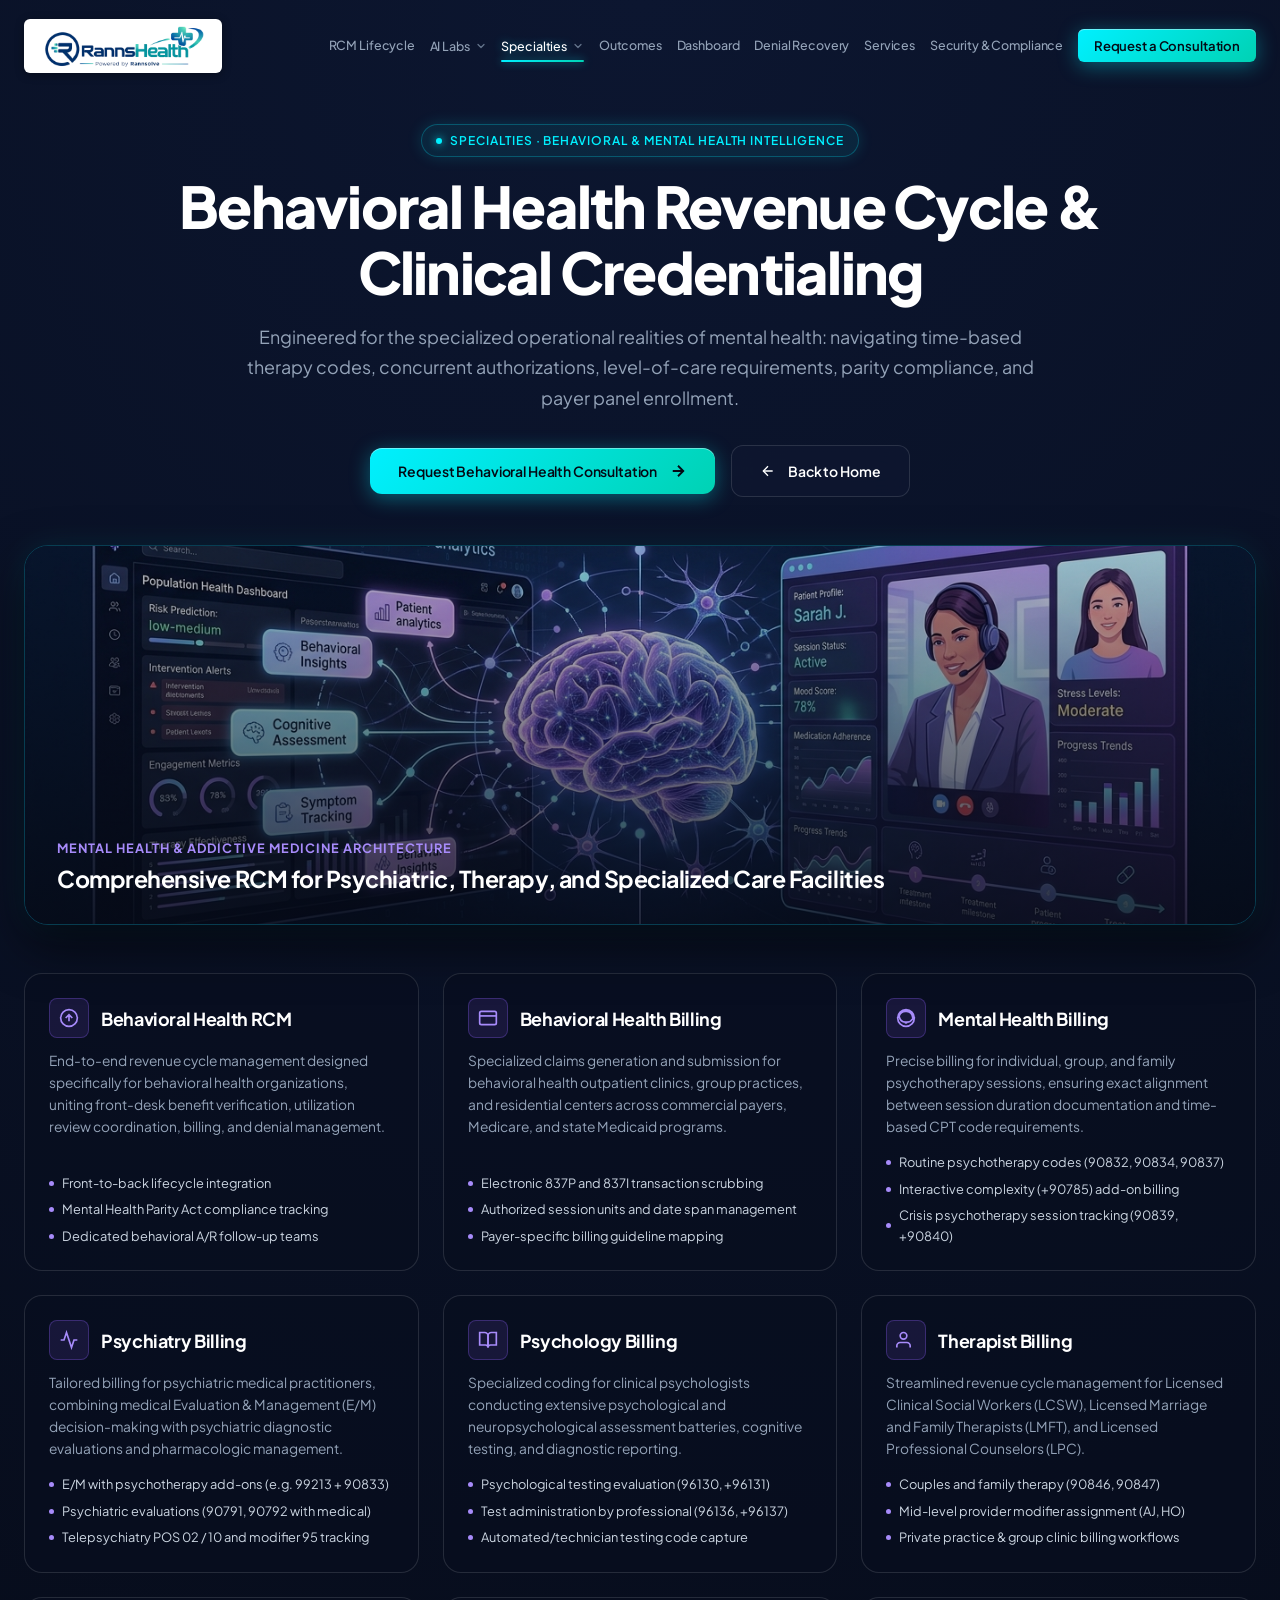
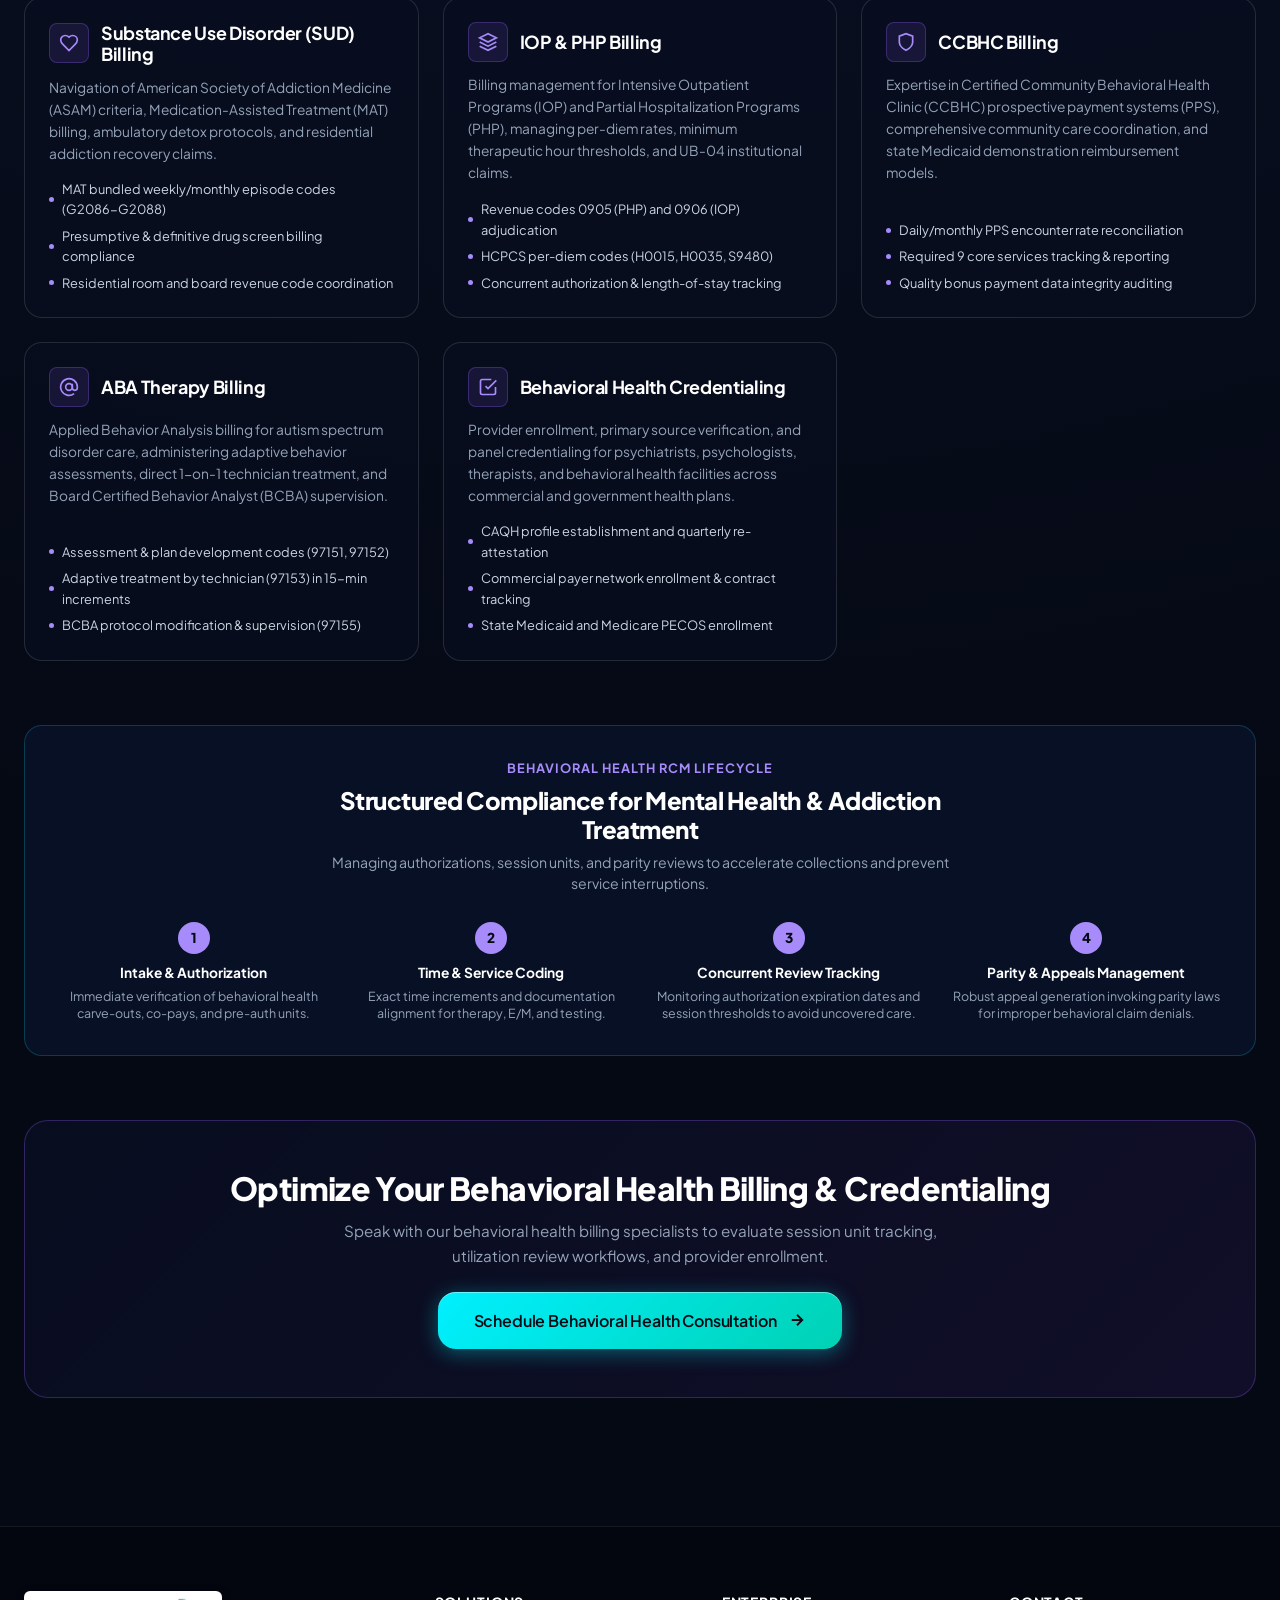
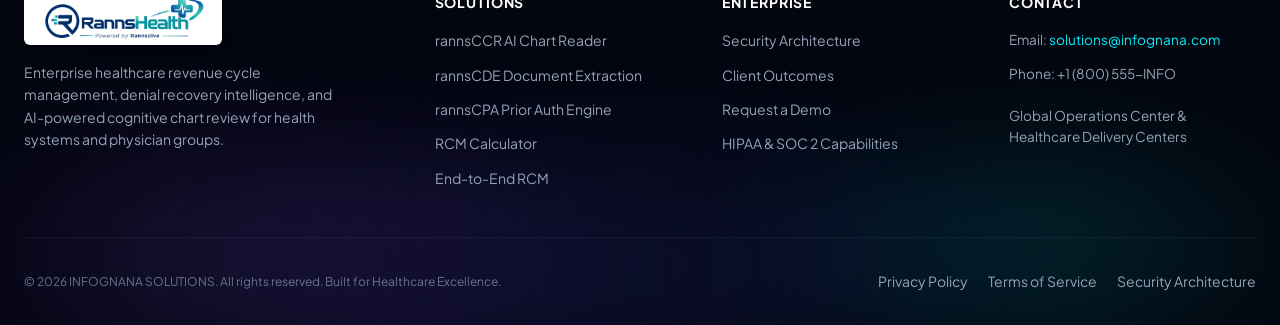
==== behavioral-health.html @ 7249860b "Update website" ====
<!DOCTYPE html>
<html lang="en">

<head>
  <meta charset="UTF-8">
  <meta name="viewport" content="width=device-width, initial-scale=1.0">
  <title>Behavioral Health Billing & Credentialing | RannsHealth</title>
  <meta name="description" content="Specialized Behavioral Health RCM, Mental Health Billing, Psychiatry, Psychology, Therapist, Substance Use Disorder, IOP/PHP, CCBHC, ABA Therapy Billing, and Credentialing.">
  <meta name="theme-color" content="#050914">

  <!-- Google Fonts: Plus Jakarta Sans & JetBrains Mono -->
  <link rel="preconnect" href="https://fonts.googleapis.com">
  <link rel="preconnect" href="https://fonts.gstatic.com" crossorigin>
  <link
    href="https://fonts.googleapis.com/css2?family=JetBrains+Mono:wght@400;500;700&family=Plus+Jakarta+Sans:ital,wght@0,300;0,400;0,500;0,600;0,700;0,800;1,400;1,600&display=swap"
    rel="stylesheet">

  <!-- Stylesheets -->
  <link rel="stylesheet" href="css/variables.css?v=2.2">
  <link rel="stylesheet" href="css/base.css?v=2.2">
  <link rel="stylesheet" href="css/components.css?v=2.2">
  <link rel="stylesheet" href="css/animations.css?v=2.2">
</head>

<body>

  <!-- ======================================================================
       NAVIGATION & STICKY HEADER
       ====================================================================== -->
  <header class="header-nav" id="mainHeader">
    <div class="container nav-container">
      <!-- Brand Logo -->
      <a href="index.html" class="brand-logo" aria-label="RannsHealth — Powered by Rannsolve Home">
        <img src="assets/rannshealth-logo.png" alt="RannsHealth — Powered by Rannsolve" class="brand-logo-img">
      </a>

      <!-- Desktop Navigation Menu -->
      <nav class="nav-menu" aria-label="Primary Navigation">
        <a href="index.html#rcm-lifecycle" class="nav-link">RCM Lifecycle</a>
        <div class="nav-item-dropdown" id="aiLabsDropdown">
          <button type="button" class="nav-link nav-dropdown-trigger" id="aiLabsTrigger" aria-expanded="false" aria-haspopup="true" aria-controls="aiLabsMenu">
            <span>AI Labs</span>
            <svg class="dropdown-chevron" width="12" height="12" viewBox="0 0 24 24" fill="none" stroke="currentColor" stroke-width="2.5" stroke-linecap="round" stroke-linejoin="round" aria-hidden="true">
              <polyline points="6 9 12 15 18 9"></polyline>
            </svg>
          </button>
          <div class="nav-dropdown-menu" id="aiLabsMenu" role="menu" aria-labelledby="aiLabsTrigger">
            <a href="rannscde.html" class="nav-dropdown-item" role="menuitem">
              <span class="dropdown-item-bullet"></span>
              <span class="dropdown-item-title">rannsCDE</span>
            </a>
            <a href="rannsccr.html" class="nav-dropdown-item" role="menuitem">
              <span class="dropdown-item-bullet"></span>
              <span class="dropdown-item-title">rannsCCR</span>
            </a>
            <a href="rannscpa.html" class="nav-dropdown-item" role="menuitem">
              <span class="dropdown-item-bullet"></span>
              <span class="dropdown-item-title">rannsCPA</span>
            </a>
            <a href="rcm-calculator.html" class="nav-dropdown-item" role="menuitem">
              <span class="dropdown-item-bullet"></span>
              <span class="dropdown-item-title">RCM Calculator</span>
            </a>
          </div>
        </div>
        <div class="nav-item-dropdown" id="specialtiesDropdown">
          <button type="button" class="nav-link nav-dropdown-trigger active" id="specialtiesTrigger" aria-expanded="false" aria-haspopup="true" aria-controls="specialtiesMenu">
            <span>Specialties</span>
            <svg class="dropdown-chevron" width="12" height="12" viewBox="0 0 24 24" fill="none" stroke="currentColor" stroke-width="2.5" stroke-linecap="round" stroke-linejoin="round" aria-hidden="true">
              <polyline points="6 9 12 15 18 9"></polyline>
            </svg>
          </button>
          <div class="nav-dropdown-menu" id="specialtiesMenu" role="menu" aria-labelledby="specialtiesTrigger">
            <a href="organization-types.html" class="nav-dropdown-item" role="menuitem">
              <span class="dropdown-item-bullet"></span>
              <span class="dropdown-item-title">Organization Types</span>
            </a>
            <a href="medical-specialties.html" class="nav-dropdown-item" role="menuitem">
              <span class="dropdown-item-bullet"></span>
              <span class="dropdown-item-title">Medical Specialties</span>
            </a>
            <a href="behavioral-health.html" class="nav-dropdown-item active" role="menuitem">
              <span class="dropdown-item-bullet"></span>
              <span class="dropdown-item-title">Behavioral Health</span>
            </a>
          </div>
        </div>
        <a href="index.html#transformation" class="nav-link">Outcomes</a>
        <a href="index.html#dashboard" class="nav-link">Dashboard</a>
        <a href="index.html#denials" class="nav-link">Denial Recovery</a>
        <a href="index.html#services" class="nav-link">Services</a>
        <a href="index.html#security" class="nav-link">Security & Compliance</a>
      </nav>

      <!-- Action CTAs -->
      <div class="nav-actions">
        <button type="button" class="btn btn-primary btn-sm open-consultation-modal-btn">Request a Consultation</button>
        <button type="button" class="nav-mobile-toggle" aria-label="Toggle Mobile Menu" aria-expanded="false">
          <svg width="24" height="24" viewBox="0 0 24 24" fill="none" stroke="currentColor" stroke-width="2">
            <line x1="3" y1="12" x2="21" y2="12"></line>
            <line x1="3" y1="6" x2="21" y2="6"></line>
            <line x1="3" y1="18" x2="21" y2="18"></line>
          </svg>
        </button>
      </div>
    </div>
  </header>

  <main class="product-page-main">
    <div class="container">
      <!-- Breadcrumb & Hero Header -->
      <div class="product-hero-header">
        <div class="eyebrow-badge badge-cyan product-hero-badge">
          <span class="badge-dot"></span>
          Specialties · Behavioral & Mental Health Intelligence
        </div>
        <h1 class="product-page-title">
          Behavioral Health Revenue Cycle & Clinical Credentialing
        </h1>
        <p class="product-page-subtitle">
          Engineered for the specialized operational realities of mental health: navigating time-based therapy codes, concurrent authorizations, level-of-care requirements, parity compliance, and payer panel enrollment.
        </p>
        <div class="product-hero-actions">
          <button type="button" class="btn btn-primary open-consultation-modal-btn">
            <span class="btn-glow-stream" aria-hidden="true"></span>
            <span>Request Behavioral Health Consultation</span>
            <svg class="btn-icon" width="18" height="18" viewBox="0 0 24 24" fill="none" stroke="currentColor" stroke-width="2.5">
              <line x1="5" y1="12" x2="19" y2="12"></line>
              <polyline points="12 5 19 12 12 19"></polyline>
            </svg>
          </button>
          <a href="index.html" class="btn btn-secondary">
            <svg width="16" height="16" viewBox="0 0 24 24" fill="none" stroke="currentColor" stroke-width="2">
              <line x1="19" y1="12" x2="5" y2="12"></line>
              <polyline points="12 19 5 12 12 5"></polyline>
            </svg>
            <span>Back to Home</span>
          </a>
        </div>
      </div>

      <!-- Hero Visual Banner Image -->
      <div class="specialty-hero-banner">
        <img src="assets/behavioral-health.jpg" alt="Behavioral and Mental Health Clinical Intelligence and Telehealth" class="specialty-hero-img">
        <div class="specialty-hero-overlay">
          <div>
            <div style="font-size: 0.8rem; font-weight: 700; color: #A78BFA; text-transform: uppercase; letter-spacing: 0.08em; margin-bottom: 6px;">
              Mental Health & Addictive Medicine Architecture
            </div>
            <h2 style="font-size: 1.45rem; font-weight: 700; color: #FFFFFF; margin: 0;">
              Comprehensive RCM for Psychiatric, Therapy, and Specialized Care Facilities
            </h2>
          </div>
        </div>
      </div>

      <!-- Behavioral Health 11 Categories Presentation -->
      <div class="behavioral-categories-grid">
        <!-- 1. Behavioral Health RCM -->
        <article class="bh-card reveal-on-scroll">
          <div class="bh-card-header">
            <div class="bh-icon-box">
              <svg width="20" height="20" viewBox="0 0 24 24" fill="none" stroke="currentColor" stroke-width="2">
                <circle cx="12" cy="12" r="10"></circle>
                <path d="M16 12l-4-4-4 4M12 16V8"></path>
              </svg>
            </div>
            <h2 class="bh-card-title">Behavioral Health RCM</h2>
          </div>
          <p class="bh-card-desc">
            End-to-end revenue cycle management designed specifically for behavioral health organizations, uniting front-desk benefit verification, utilization review coordination, billing, and denial management.
          </p>
          <ul class="bh-bullet-list">
            <li class="bh-bullet-item"><span class="bh-bullet-dot"></span><span>Front-to-back lifecycle integration</span></li>
            <li class="bh-bullet-item"><span class="bh-bullet-dot"></span><span>Mental Health Parity Act compliance tracking</span></li>
            <li class="bh-bullet-item"><span class="bh-bullet-dot"></span><span>Dedicated behavioral A/R follow-up teams</span></li>
          </ul>
        </article>

        <!-- 2. Behavioral Health Billing -->
        <article class="bh-card reveal-on-scroll delay-100">
          <div class="bh-card-header">
            <div class="bh-icon-box">
              <svg width="20" height="20" viewBox="0 0 24 24" fill="none" stroke="currentColor" stroke-width="2">
                <rect x="2" y="4" width="20" height="16" rx="2"></rect>
                <path d="M7 15h0M2 9.5h20"></path>
              </svg>
            </div>
            <h2 class="bh-card-title">Behavioral Health Billing</h2>
          </div>
          <p class="bh-card-desc">
            Specialized claims generation and submission for behavioral health outpatient clinics, group practices, and residential centers across commercial payers, Medicare, and state Medicaid programs.
          </p>
          <ul class="bh-bullet-list">
            <li class="bh-bullet-item"><span class="bh-bullet-dot"></span><span>Electronic 837P and 837I transaction scrubbing</span></li>
            <li class="bh-bullet-item"><span class="bh-bullet-dot"></span><span>Authorized session units and date span management</span></li>
            <li class="bh-bullet-item"><span class="bh-bullet-dot"></span><span>Payer-specific billing guideline mapping</span></li>
          </ul>
        </article>

        <!-- 3. Mental Health Billing -->
        <article class="bh-card reveal-on-scroll delay-200">
          <div class="bh-card-header">
            <div class="bh-icon-box">
              <svg width="20" height="20" viewBox="0 0 24 24" fill="none" stroke="currentColor" stroke-width="2">
                <path d="M12 2a10 10 0 1 0 10 10A10 10 0 0 0 12 2zm1 14.93V17a1 1 0 0 1-2 0v-.07A8 8 0 0 1 4.07 11H4a1 1 0 0 1 0-2h.07A8 8 0 0 1 11 4.07V4a1 1 0 0 1 2 0v.07A8 8 0 0 1 19.93 11H20a1 1 0 0 1 0 2h-.07A8 8 0 0 1 13 16.93z"></path>
              </svg>
            </div>
            <h2 class="bh-card-title">Mental Health Billing</h2>
          </div>
          <p class="bh-card-desc">
            Precise billing for individual, group, and family psychotherapy sessions, ensuring exact alignment between session duration documentation and time-based CPT code requirements.
          </p>
          <ul class="bh-bullet-list">
            <li class="bh-bullet-item"><span class="bh-bullet-dot"></span><span>Routine psychotherapy codes (90832, 90834, 90837)</span></li>
            <li class="bh-bullet-item"><span class="bh-bullet-dot"></span><span>Interactive complexity (+90785) add-on billing</span></li>
            <li class="bh-bullet-item"><span class="bh-bullet-dot"></span><span>Crisis psychotherapy session tracking (90839, +90840)</span></li>
          </ul>
        </article>

        <!-- 4. Psychiatry Billing -->
        <article class="bh-card reveal-on-scroll">
          <div class="bh-card-header">
            <div class="bh-icon-box">
              <svg width="20" height="20" viewBox="0 0 24 24" fill="none" stroke="currentColor" stroke-width="2">
                <path d="M22 12h-4l-3 9L9 3l-3 9H2"></path>
              </svg>
            </div>
            <h2 class="bh-card-title">Psychiatry Billing</h2>
          </div>
          <p class="bh-card-desc">
            Tailored billing for psychiatric medical practitioners, combining medical Evaluation & Management (E/M) decision-making with psychiatric diagnostic evaluations and pharmacologic management.
          </p>
          <ul class="bh-bullet-list">
            <li class="bh-bullet-item"><span class="bh-bullet-dot"></span><span>E/M with psychotherapy add-ons (e.g. 99213 + 90833)</span></li>
            <li class="bh-bullet-item"><span class="bh-bullet-dot"></span><span>Psychiatric evaluations (90791, 90792 with medical)</span></li>
            <li class="bh-bullet-item"><span class="bh-bullet-dot"></span><span>Telepsychiatry POS 02 / 10 and modifier 95 tracking</span></li>
          </ul>
        </article>

        <!-- 5. Psychology Billing -->
        <article class="bh-card reveal-on-scroll delay-100">
          <div class="bh-card-header">
            <div class="bh-icon-box">
              <svg width="20" height="20" viewBox="0 0 24 24" fill="none" stroke="currentColor" stroke-width="2">
                <path d="M2 3h6a4 4 0 0 1 4 4v14a3 3 0 0 0-3-3H2z"></path>
                <path d="M22 3h-6a4 4 0 0 0-4 4v14a3 3 0 0 1 3-3h7z"></path>
              </svg>
            </div>
            <h2 class="bh-card-title">Psychology Billing</h2>
          </div>
          <p class="bh-card-desc">
            Specialized coding for clinical psychologists conducting extensive psychological and neuropsychological assessment batteries, cognitive testing, and diagnostic reporting.
          </p>
          <ul class="bh-bullet-list">
            <li class="bh-bullet-item"><span class="bh-bullet-dot"></span><span>Psychological testing evaluation (96130, +96131)</span></li>
            <li class="bh-bullet-item"><span class="bh-bullet-dot"></span><span>Test administration by professional (96136, +96137)</span></li>
            <li class="bh-bullet-item"><span class="bh-bullet-dot"></span><span>Automated/technician testing code capture</span></li>
          </ul>
        </article>

        <!-- 6. Therapist Billing -->
        <article class="bh-card reveal-on-scroll delay-200">
          <div class="bh-card-header">
            <div class="bh-icon-box">
              <svg width="20" height="20" viewBox="0 0 24 24" fill="none" stroke="currentColor" stroke-width="2">
                <path d="M17 21v-2a4 4 0 0 0-4-4H5a4 4 0 0 0-4 4v2"></path>
                <circle cx="9" cy="7" r="4"></circle>
              </svg>
            </div>
            <h2 class="bh-card-title">Therapist Billing</h2>
          </div>
          <p class="bh-card-desc">
            Streamlined revenue cycle management for Licensed Clinical Social Workers (LCSW), Licensed Marriage and Family Therapists (LMFT), and Licensed Professional Counselors (LPC).
          </p>
          <ul class="bh-bullet-list">
            <li class="bh-bullet-item"><span class="bh-bullet-dot"></span><span>Couples and family therapy (90846, 90847)</span></li>
            <li class="bh-bullet-item"><span class="bh-bullet-dot"></span><span>Mid-level provider modifier assignment (AJ, HO)</span></li>
            <li class="bh-bullet-item"><span class="bh-bullet-dot"></span><span>Private practice & group clinic billing workflows</span></li>
          </ul>
        </article>

        <!-- 7. Substance Use Disorder Billing -->
        <article class="bh-card reveal-on-scroll">
          <div class="bh-card-header">
            <div class="bh-icon-box">
              <svg width="20" height="20" viewBox="0 0 24 24" fill="none" stroke="currentColor" stroke-width="2">
                <path d="M19 14c1.49-1.46 3-3.21 3-5.5A5.5 5.5 0 0 0 16.5 3c-1.76 0-3 .5-4.5 2-1.5-1.5-2.74-2-4.5-2A5.5 5.5 0 0 0 2 8.5c0 2.3 1.5 4.05 3 5.5l7 7Z"></path>
              </svg>
            </div>
            <h2 class="bh-card-title">Substance Use Disorder (SUD) Billing</h2>
          </div>
          <p class="bh-card-desc">
            Navigation of American Society of Addiction Medicine (ASAM) criteria, Medication-Assisted Treatment (MAT) billing, ambulatory detox protocols, and residential addiction recovery claims.
          </p>
          <ul class="bh-bullet-list">
            <li class="bh-bullet-item"><span class="bh-bullet-dot"></span><span>MAT bundled weekly/monthly episode codes (G2086-G2088)</span></li>
            <li class="bh-bullet-item"><span class="bh-bullet-dot"></span><span>Presumptive & definitive drug screen billing compliance</span></li>
            <li class="bh-bullet-item"><span class="bh-bullet-dot"></span><span>Residential room and board revenue code coordination</span></li>
          </ul>
        </article>

        <!-- 8. IOP & PHP Billing -->
        <article class="bh-card reveal-on-scroll delay-100">
          <div class="bh-card-header">
            <div class="bh-icon-box">
              <svg width="20" height="20" viewBox="0 0 24 24" fill="none" stroke="currentColor" stroke-width="2">
                <polygon points="12 2 2 7 12 12 22 7 12 2"></polygon>
                <polyline points="2 17 12 22 22 17"></polyline>
                <polyline points="2 12 12 17 22 12"></polyline>
              </svg>
            </div>
            <h2 class="bh-card-title">IOP & PHP Billing</h2>
          </div>
          <p class="bh-card-desc">
            Billing management for Intensive Outpatient Programs (IOP) and Partial Hospitalization Programs (PHP), managing per-diem rates, minimum therapeutic hour thresholds, and UB-04 institutional claims.
          </p>
          <ul class="bh-bullet-list">
            <li class="bh-bullet-item"><span class="bh-bullet-dot"></span><span>Revenue codes 0905 (PHP) and 0906 (IOP) adjudication</span></li>
            <li class="bh-bullet-item"><span class="bh-bullet-dot"></span><span>HCPCS per-diem codes (H0015, H0035, S9480)</span></li>
            <li class="bh-bullet-item"><span class="bh-bullet-dot"></span><span>Concurrent authorization & length-of-stay tracking</span></li>
          </ul>
        </article>

        <!-- 9. CCBHC Billing -->
        <article class="bh-card reveal-on-scroll delay-200">
          <div class="bh-card-header">
            <div class="bh-icon-box">
              <svg width="20" height="20" viewBox="0 0 24 24" fill="none" stroke="currentColor" stroke-width="2">
                <path d="M12 22s8-4 8-10V5l-8-3-8 3v7c0 6 8 10 8 10z"></path>
              </svg>
            </div>
            <h2 class="bh-card-title">CCBHC Billing</h2>
          </div>
          <p class="bh-card-desc">
            Expertise in Certified Community Behavioral Health Clinic (CCBHC) prospective payment systems (PPS), comprehensive community care coordination, and state Medicaid demonstration reimbursement models.
          </p>
          <ul class="bh-bullet-list">
            <li class="bh-bullet-item"><span class="bh-bullet-dot"></span><span>Daily/monthly PPS encounter rate reconciliation</span></li>
            <li class="bh-bullet-item"><span class="bh-bullet-dot"></span><span>Required 9 core services tracking & reporting</span></li>
            <li class="bh-bullet-item"><span class="bh-bullet-dot"></span><span>Quality bonus payment data integrity auditing</span></li>
          </ul>
        </article>

        <!-- 10. ABA Therapy Billing -->
        <article class="bh-card reveal-on-scroll">
          <div class="bh-card-header">
            <div class="bh-icon-box">
              <svg width="20" height="20" viewBox="0 0 24 24" fill="none" stroke="currentColor" stroke-width="2">
                <circle cx="12" cy="12" r="4"></circle>
                <path d="M16 8v5a3 3 0 0 0 6 0v-1a10 10 0 1 0-3.92 7.94"></path>
              </svg>
            </div>
            <h2 class="bh-card-title">ABA Therapy Billing</h2>
          </div>
          <p class="bh-card-desc">
            Applied Behavior Analysis billing for autism spectrum disorder care, administering adaptive behavior assessments, direct 1-on-1 technician treatment, and Board Certified Behavior Analyst (BCBA) supervision.
          </p>
          <ul class="bh-bullet-list">
            <li class="bh-bullet-item"><span class="bh-bullet-dot"></span><span>Assessment & plan development codes (97151, 97152)</span></li>
            <li class="bh-bullet-item"><span class="bh-bullet-dot"></span><span>Adaptive treatment by technician (97153) in 15-min increments</span></li>
            <li class="bh-bullet-item"><span class="bh-bullet-dot"></span><span>BCBA protocol modification & supervision (97155)</span></li>
          </ul>
        </article>

        <!-- 11. Behavioral Health Credentialing -->
        <article class="bh-card reveal-on-scroll delay-100" style="grid-column: span 1;">
          <div class="bh-card-header">
            <div class="bh-icon-box">
              <svg width="20" height="20" viewBox="0 0 24 24" fill="none" stroke="currentColor" stroke-width="2">
                <path d="M9 11l3 3L22 4"></path>
                <path d="M21 12v7a2 2 0 0 1-2 2H5a2 2 0 0 1-2-2V5a2 2 0 0 1 2-2h11"></path>
              </svg>
            </div>
            <h2 class="bh-card-title">Behavioral Health Credentialing</h2>
          </div>
          <p class="bh-card-desc">
            Provider enrollment, primary source verification, and panel credentialing for psychiatrists, psychologists, therapists, and behavioral health facilities across commercial and government health plans.
          </p>
          <ul class="bh-bullet-list">
            <li class="bh-bullet-item"><span class="bh-bullet-dot"></span><span>CAQH profile establishment and quarterly re-attestation</span></li>
            <li class="bh-bullet-item"><span class="bh-bullet-dot"></span><span>Commercial payer network enrollment & contract tracking</span></li>
            <li class="bh-bullet-item"><span class="bh-bullet-dot"></span><span>State Medicaid and Medicare PECOS enrollment</span></li>
          </ul>
        </article>
      </div>

      <!-- Infographic: Behavioral Health Billing Lifecycle -->
      <div class="workflow-infographic" style="margin-bottom: var(--space-16); padding: 32px 28px;">
        <div style="text-align: center; max-width: 650px; margin: 0 auto 28px;">
          <div style="font-size: 0.8rem; font-weight: 700; color: #A78BFA; text-transform: uppercase; letter-spacing: 0.08em; margin-bottom: 8px;">
            Behavioral Health RCM Lifecycle
          </div>
          <h2 style="font-size: 1.5rem; font-weight: 800; color: #FFFFFF; margin-bottom: 8px;">
            Structured Compliance for Mental Health & Addiction Treatment
          </h2>
          <p style="font-size: 0.88rem; color: #94A3B8; line-height: 1.5;">
            Managing authorizations, session units, and parity reviews to accelerate collections and prevent service interruptions.
          </p>
        </div>

        <div class="workflow-steps">
          <div class="workflow-step">
            <span class="workflow-step-num" style="background: #A78BFA; color: #050914;">1</span>
            <div class="workflow-step-title">Intake & Authorization</div>
            <div class="workflow-step-desc">Immediate verification of behavioral health carve-outs, co-pays, and pre-auth units.</div>
          </div>
          <div class="workflow-step">
            <span class="workflow-step-num" style="background: #A78BFA; color: #050914;">2</span>
            <div class="workflow-step-title">Time & Service Coding</div>
            <div class="workflow-step-desc">Exact time increments and documentation alignment for therapy, E/M, and testing.</div>
          </div>
          <div class="workflow-step">
            <span class="workflow-step-num" style="background: #A78BFA; color: #050914;">3</span>
            <div class="workflow-step-title">Concurrent Review Tracking</div>
            <div class="workflow-step-desc">Monitoring authorization expiration dates and session thresholds to avoid uncovered care.</div>
          </div>
          <div class="workflow-step">
            <span class="workflow-step-num" style="background: #A78BFA; color: #050914;">4</span>
            <div class="workflow-step-title">Parity & Appeals Management</div>
            <div class="workflow-step-desc">Robust appeal generation invoking parity laws for improper behavioral claim denials.</div>
          </div>
        </div>
      </div>

      <!-- Bottom Consultation CTA Banner -->
      <div style="background: linear-gradient(135deg, rgba(8, 14, 32, 0.9) 0%, rgba(20, 15, 45, 0.85) 100%); border: 1px solid rgba(139, 92, 246, 0.3); border-radius: var(--radius-xl); padding: clamp(28px, 5vw, 48px); text-align: center; margin-bottom: var(--space-12);">
        <h3 style="color: #FFFFFF; font-size: clamp(1.4rem, 2.5vw, 2rem); font-weight: 800; margin-bottom: 12px;">
          Optimize Your Behavioral Health Billing & Credentialing
        </h3>
        <p style="color: var(--text-secondary); max-width: 650px; margin: 0 auto 24px; font-size: 0.95rem; line-height: 1.6;">
          Speak with our behavioral health billing specialists to evaluate session unit tracking, utilization review workflows, and provider enrollment.
        </p>
        <button type="button" class="btn btn-primary btn-lg open-consultation-modal-btn">
          <span class="btn-glow-stream" aria-hidden="true"></span>
          <span>Schedule Behavioral Health Consultation</span>
          <svg class="btn-icon-right" width="18" height="18" viewBox="0 0 24 24" fill="none" stroke="currentColor" stroke-width="2.5">
            <line x1="5" y1="12" x2="19" y2="12"></line>
            <polyline points="12 5 19 12 12 19"></polyline>
          </svg>
        </button>
      </div>
    </div>
  </main>

  <!-- ======================================================================
       ENTERPRISE FOOTER
       ====================================================================== -->
  <footer class="site-footer">
    <!-- Subtle Flowing-Light Effect (Blurred Violet, Indigo, and Cyan Ribbons) -->
    <div class="footer-flowing-light" aria-hidden="true">
      <div class="flow-ribbon flow-ribbon-1"></div>
      <div class="flow-ribbon flow-ribbon-2"></div>
      <div class="flow-ribbon flow-ribbon-3"></div>
    </div>

    <div class="container">
      <div class="footer-grid">
        <!-- Col 1: Brand & Bio -->
        <div class="footer-brand-col">
          <a href="index.html" class="brand-logo" aria-label="RannsHealth — Powered by Rannsolve Home">
            <img src="assets/rannshealth-logo.png" alt="RannsHealth — Powered by Rannsolve" class="brand-logo-img-footer">
          </a>
          <p class="footer-copy">
            Enterprise healthcare revenue cycle management, denial recovery intelligence, and AI-powered cognitive chart
            review for health systems and physician groups.
          </p>
        </div>

        <!-- Col 2: Solutions -->
        <div>
          <div class="footer-col-title">Solutions</div>
          <div class="footer-links-list">
            <a href="rannsccr.html" class="footer-link">rannsCCR AI Chart Reader</a>
            <a href="rannscde.html" class="footer-link">rannsCDE Document Extraction</a>
            <a href="rannscpa.html" class="footer-link">rannsCPA Prior Auth Engine</a>
            <a href="rcm-calculator.html" class="footer-link">RCM Calculator</a>
            <a href="index.html#rcm-lifecycle" class="footer-link">End-to-End RCM</a>
          </div>
        </div>

        <!-- Col 3: Company & Trust -->
        <div>
          <div class="footer-col-title">Enterprise</div>
          <div class="footer-links-list">
            <a href="security-architecture.html" class="footer-link">Security Architecture</a>
            <a href="index.html#transformation" class="footer-link">Client Outcomes</a>
            <a href="#" class="footer-link open-consultation-modal-btn">Request a Demo</a>
            <a href="index.html#security" class="footer-link">HIPAA & SOC 2 Capabilities</a>
          </div>
        </div>

        <!-- Col 4: Contact & Locations -->
        <div>
          <div class="footer-col-title">Contact</div>
          <div class="footer-links-list" style="font-size: 0.85rem; color: #94A3B8; line-height: 1.6;">
            <div>Email: <a href="mailto:solutions@infognana.com" style="color: var(--color-cyan);">solutions@infognana.com</a></div>
            <div>Phone: +1 (800) 555-INFO</div>
            <div style="margin-top: 8px;">Global Operations Center & Healthcare Delivery Centers</div>
          </div>
        </div>
      </div>

      <div class="footer-bottom">
        <div>
          © 2026 INFOGNANA SOLUTIONS. All rights reserved. Built for Healthcare Excellence.
        </div>
        <div style="display: flex; gap: 20px;">
          <a href="privacy-policy.html" class="footer-link">Privacy Policy</a>
          <a href="terms-of-service.html" class="footer-link">Terms of Service</a>
          <a href="security-architecture.html" class="footer-link">Security Architecture</a>
        </div>
      </div>
    </div>
  </footer>

  <!-- Consultation Modal Component -->
  <div class="modal-overlay" id="consultationModalOverlay" role="dialog" aria-modal="true" aria-labelledby="modalTitle">
    <div class="modal-card">
      <button type="button" class="modal-close-btn" id="closeConsultationModalBtn" aria-label="Close Modal">
        <svg width="20" height="20" viewBox="0 0 24 24" fill="none" stroke="currentColor" stroke-width="2">
          <line x1="18" y1="6" x2="6" y2="18"></line>
          <line x1="6" y1="6" x2="18" y2="18"></line>
        </svg>
      </button>

      <form id="consultationBookingForm">
        <div style="margin-bottom: 24px;">
          <div class="eyebrow-badge badge-cyan" style="margin-bottom: 8px;">
            <span class="badge-dot"></span>
            Behavioral Health Advisory
          </div>
          <h3 id="modalTitle" style="color: #FFFFFF; font-size: 1.5rem; font-weight: 700; margin-bottom: 6px;">
            Schedule Behavioral Health RCM Review
          </h3>
          <p style="font-size: 0.85rem; color: #94A3B8;">
            Connect with a Senior Behavioral Health RCM Specialist to review prior authorizations, session unit tracking, or credentialing.
          </p>
        </div>

        <div class="form-group">
          <label for="formFullName" class="form-label">Full Name *</label>
          <input type="text" id="formFullName" class="form-input" placeholder="e.g. Dr. Sarah Jenkins, MD" required>
        </div>

        <div class="form-group">
          <label for="formWorkEmail" class="form-label">Work Email *</label>
          <input type="email" id="formWorkEmail" class="form-input" placeholder="sjenkins@healthsystem.org" required>
        </div>

        <div class="form-group">
          <label for="formOrgType" class="form-label">Primary Behavioral Domain *</label>
          <select id="formOrgType" class="form-select" required>
            <option value="Behavioral Health RCM">Behavioral Health RCM (Comprehensive)</option>
            <option value="Mental Health Billing">Mental Health / Psychotherapy Billing</option>
            <option value="Psychiatry Billing">Psychiatry Practice Billing</option>
            <option value="Psychology Billing">Psychology & Assessment Billing</option>
            <option value="Therapist Billing">Therapist / Counselor Billing</option>
            <option value="Substance Use Disorder">Substance Use Disorder / MAT</option>
            <option value="IOP & PHP">IOP & PHP Facilities</option>
            <option value="CCBHC">CCBHC Clinic</option>
            <option value="ABA Therapy">ABA Therapy Practice</option>
            <option value="Credentialing">Behavioral Health Credentialing</option>
          </select>
        </div>

        <button type="submit" class="btn btn-primary modal-submit-btn" style="width: 100%; margin-top: 12px;">
          <span class="btn-glow-stream" aria-hidden="true"></span>
          <span class="btn-text">Submit Consultation Request</span>
          <svg class="btn-icon" width="18" height="18" viewBox="0 0 24 24" fill="none" stroke="currentColor" stroke-width="2.5">
            <line x1="5" y1="12" x2="19" y2="12"></line>
            <polyline points="12 5 19 12 12 19"></polyline>
          </svg>
        </button>

        <div class="modal-privacy-notice">
          🔒 Confidential. RannsHealth adheres to strict HIPAA non-disclosure protocols.
        </div>
      </form>

      <div id="modalConfirmationView" style="display: none;"></div>
    </div>
  </div>

  <!-- JavaScript Application -->
  <script type="module" src="js/main.js"></script>
</body>

</html>
---- css/variables.css ----
/* ==========================================================================
   INFOGNANA HEALTHCARE RCM & AI - DESIGN SYSTEM VARIABLES
   ========================================================================== */

:root {
  /* Color Palette - Deep Navy Foundation */
  --color-bg-primary: #050914;
  --color-bg-secondary: #0A1124;
  --color-bg-card: rgba(14, 23, 48, 0.7);
  --color-bg-card-hover: rgba(20, 33, 68, 0.85);
  --color-bg-glass: rgba(10, 20, 42, 0.65);
  --color-bg-glass-light: rgba(255, 255, 255, 0.04);
  --color-bg-surface-elevated: #0F1D38;
  --color-bg-light-contrast: #F8FAFC;
  --color-bg-light-surface: #FFFFFF;

  /* Accent Colors */
  --color-cyan: #00F0FF;
  --color-cyan-glow: rgba(0, 240, 255, 0.25);
  --color-teal: #00D2B4;
  --color-teal-glow: rgba(0, 210, 180, 0.25);
  --color-violet: #8B5CF6;
  --color-violet-glow: rgba(139, 92, 246, 0.25);
  --color-emerald: #10B981;
  --color-emerald-glow: rgba(16, 185, 129, 0.25);
  --color-amber: #F59E0B;
  --color-amber-glow: rgba(245, 158, 11, 0.25);
  --color-coral: #EF4444;
  --color-coral-glow: rgba(239, 68, 68, 0.25);

  /* Gradients */
  --grad-primary: linear-gradient(135deg, #00F0FF 0%, #00D2B4 50%, #8B5CF6 100%);
  --grad-cyan-teal: linear-gradient(135deg, #00F0FF 0%, #00D2B4 100%);
  --grad-teal-emerald: linear-gradient(135deg, #00D2B4 0%, #10B981 100%);
  --grad-violet-cyan: linear-gradient(135deg, #8B5CF6 0%, #00F0FF 100%);
  --grad-surface: linear-gradient(180deg, rgba(16, 28, 56, 0.8) 0%, rgba(8, 15, 33, 0.9) 100%);
  --grad-dark-overlay: linear-gradient(180deg, rgba(5, 9, 20, 0.2) 0%, rgba(5, 9, 20, 0.95) 100%);
  --grad-light-card: linear-gradient(135deg, #FFFFFF 0%, #F1F5F9 100%);

  /* Typography */
  --font-main: 'Plus Jakarta Sans', -apple-system, BlinkMacSystemFont, 'Segoe UI', Roboto, Helvetica, Arial, sans-serif;
  --font-mono: 'JetBrains Mono', 'Fira Code', monospace;

  /* Typography Sizes */
  --text-xs: 0.75rem;    /* 12px */
  --text-sm: 0.875rem;   /* 14px */
  --text-base: 1rem;     /* 16px */
  --text-lg: 1.125rem;   /* 18px */
  --text-xl: 1.25rem;    /* 20px */
  --text-2xl: 1.5rem;    /* 24px */
  --text-3xl: 1.875rem;  /* 30px */
  --text-4xl: 2.25rem;   /* 36px */
  --text-5xl: 3rem;      /* 48px */
  --text-6xl: 3.75rem;   /* 60px */
  --text-7xl: 4.5rem;    /* 72px */

  /* Text Colors */
  --text-primary: #FFFFFF;
  --text-secondary: #94A3B8;
  --text-muted: #64748B;
  --text-heading: #F8FAFC;
  --text-cyan: #00F0FF;
  --text-teal: #00D2B4;
  --text-emerald: #10B981;
  
  /* Text for Light Contrast Section */
  --text-light-primary: #0F172A;
  --text-light-secondary: #475569;
  --text-light-muted: #94A3B8;

  /* Borders & Dividers */
  --border-subtle: rgba(255, 255, 255, 0.08);
  --border-glass: rgba(255, 255, 255, 0.12);
  --border-cyan-subtle: rgba(0, 240, 255, 0.3);
  --border-glow: rgba(0, 240, 255, 0.5);

  /* Shadows */
  --shadow-sm: 0 2px 8px rgba(0, 0, 0, 0.3);
  --shadow-md: 0 4px 20px rgba(0, 0, 0, 0.4);
  --shadow-lg: 0 10px 35px rgba(0, 0, 0, 0.5);
  --shadow-xl: 0 20px 50px rgba(0, 0, 0, 0.6);
  --shadow-glow-cyan: 0 0 30px rgba(0, 240, 255, 0.25);
  --shadow-glow-teal: 0 0 30px rgba(0, 210, 180, 0.25);
  --shadow-glow-emerald: 0 0 30px rgba(16, 185, 129, 0.25);

  /* Spacing */
  --space-1: 0.25rem;
  --space-2: 0.5rem;
  --space-3: 0.75rem;
  --space-4: 1rem;
  --space-5: 1.25rem;
  --space-6: 1.5rem;
  --space-8: 2rem;
  --space-10: 2.5rem;
  --space-12: 3rem;
  --space-16: 4rem;
  --space-20: 5rem;
  --space-24: 6rem;
  --space-32: 8rem;

  /* Layout */
  --container-max: 1280px;
  --container-narrow: 1040px;
  --container-wide: 1400px;
  --header-height: 92px;

  /* Transitions & Easing */
  --transition-fast: 150ms cubic-bezier(0.16, 1, 0.3, 1);
  --transition-base: 300ms cubic-bezier(0.16, 1, 0.3, 1);
  --transition-smooth: 500ms cubic-bezier(0.16, 1, 0.3, 1);
  --transition-slow: 800ms cubic-bezier(0.16, 1, 0.3, 1);

  /* Border Radii */
  --radius-sm: 6px;
  --radius-md: 12px;
  --radius-lg: 18px;
  --radius-xl: 24px;
  --radius-full: 9999px;

  /* Z-Index Hierarchy */
  --z-background: -1;
  --z-normal: 1;
  --z-elevated: 10;
  --z-sticky: 100;
  --z-modal-backdrop: 900;
  --z-modal: 1000;
  --z-tooltip: 1100;
}
---- css/base.css ----
/* ==========================================================================
   INFOGNANA - BASE STYLES, RESETS, TYPOGRAPHY & CORE UTILITIES
   ========================================================================== */

*, *::before, *::after {
  box-sizing: border-box;
  margin: 0;
  padding: 0;
}

html {
  font-family: var(--font-main);
  background-color: var(--color-bg-primary);
  color: var(--text-primary);
  font-size: 16px;
  line-height: 1.6;
  scroll-behavior: smooth;
  -webkit-font-smoothing: antialiased;
  -moz-osx-font-smoothing: grayscale;
  text-rendering: optimizeLegibility;
}

body {
  min-height: 100vh;
  overflow-x: hidden;
  position: relative;
  background: radial-gradient(circle at 50% 0%, #0c1630 0%, #050914 70%);
}

/* Background Data-Grid Overlay Pattern */
body::before {
  content: '';
  position: fixed;
  top: 0;
  left: 0;
  width: 100%;
  height: 100%;
  background-image: 
    linear-gradient(to right, rgba(255, 255, 255, 0.02) 1px, transparent 1px),
    linear-gradient(to bottom, rgba(255, 255, 255, 0.02) 1px, transparent 1px);
  background-size: 48px 48px;
  pointer-events: none;
  z-index: var(--z-background);
}

/* Typography Defaults */
h1, h2, h3, h4, h5, h6 {
  color: var(--text-heading);
  font-weight: 700;
  line-height: 1.2;
  letter-spacing: -0.02em;
}

h1 {
  font-size: clamp(2.5rem, 5vw, 4.25rem);
  letter-spacing: -0.03em;
}

h2 {
  font-size: clamp(2rem, 3.5vw, 3rem);
}

h3 {
  font-size: clamp(1.35rem, 2.2vw, 1.75rem);
}

h4 {
  font-size: var(--text-xl);
}

p {
  color: var(--text-secondary);
  font-size: var(--text-base);
  line-height: 1.7;
}

a {
  color: inherit;
  text-decoration: none;
  transition: color var(--transition-fast);
}

button {
  font-family: inherit;
  cursor: pointer;
  border: none;
  outline: none;
  background: none;
}

ul, ol {
  list-style: none;
}

img, svg {
  display: block;
  max-width: 100%;
}

/* Container */
.container {
  width: 100%;
  max-width: var(--container-max);
  margin-left: auto;
  margin-right: auto;
  padding-left: var(--space-6);
  padding-right: var(--space-6);
}

.container-narrow {
  max-width: var(--container-narrow);
}

.container-wide {
  max-width: var(--container-wide);
}

/* Section Wrapper */
.section {
  padding-top: var(--space-8);
  padding-bottom: var(--space-20);
  position: relative;
}

/* Anchor Target Scroll Offset - Prevents Fixed Header Overlap & Eliminates Blank Space */
section[id],
.section[id],
[id].section {
  scroll-margin-top: 80px;
}

.section-header {
  text-align: center;
  max-width: 800px;
  margin: 0 auto var(--space-16);
}

.section-header-left {
  text-align: left;
  margin-left: 0;
}

.section-title {
  margin-top: var(--space-4);
  margin-bottom: var(--space-5);
  background: linear-gradient(180deg, #FFFFFF 0%, #CBD5E1 100%);
  -webkit-background-clip: text;
  background-clip: text;
  -webkit-text-fill-color: transparent;
}

.section-subtitle {
  font-size: var(--text-lg);
  color: var(--text-secondary);
  max-width: 680px;
  margin: 0 auto;
}

/* Section Tag / Eyebrow Badge */
.eyebrow-badge {
  display: inline-flex;
  align-items: center;
  gap: var(--space-2);
  padding: 6px 14px;
  border-radius: var(--radius-full);
  font-size: var(--text-xs);
  font-weight: 600;
  text-transform: uppercase;
  letter-spacing: 0.08em;
  background: rgba(0, 240, 255, 0.08);
  border: 1px solid rgba(0, 240, 255, 0.25);
  color: var(--color-cyan);
  box-shadow: 0 0 15px rgba(0, 240, 255, 0.15);
}

.eyebrow-badge.badge-teal {
  background: rgba(0, 210, 180, 0.08);
  border-color: rgba(0, 210, 180, 0.25);
  color: var(--color-teal);
  box-shadow: 0 0 15px rgba(0, 210, 180, 0.15);
}

.eyebrow-badge.badge-violet {
  background: rgba(139, 92, 246, 0.08);
  border-color: rgba(139, 92, 246, 0.25);
  color: var(--color-violet);
  box-shadow: 0 0 15px rgba(139, 92, 246, 0.15);
}

.eyebrow-badge.badge-emerald {
  background: rgba(16, 185, 129, 0.08);
  border-color: rgba(16, 185, 129, 0.25);
  color: var(--color-emerald);
  box-shadow: 0 0 15px rgba(16, 185, 129, 0.15);
}

.badge-dot {
  width: 6px;
  height: 6px;
  border-radius: 50%;
  background-color: currentColor;
  box-shadow: 0 0 8px currentColor;
  animation: pulse-dot 2s infinite ease-in-out;
}

@keyframes pulse-dot {
  0%, 100% { opacity: 1; transform: scale(1); }
  50% { opacity: 0.4; transform: scale(0.85); }
}

/* Button System */
.btn {
  display: inline-flex;
  align-items: center;
  justify-content: center;
  gap: var(--space-3);
  padding: 14px 28px;
  border-radius: var(--radius-md);
  font-size: var(--text-sm);
  font-weight: 600;
  letter-spacing: -0.01em;
  transition: all var(--transition-base);
  position: relative;
  overflow: hidden;
  white-space: nowrap;
  user-select: none;
}

.btn-primary {
  background: var(--grad-cyan-teal);
  color: #040914;
  box-shadow: 0 4px 20px rgba(0, 240, 255, 0.35), inset 0 1px 0 rgba(255, 255, 255, 0.4);
}

.btn-primary:hover {
  transform: translateY(-2px);
  box-shadow: 0 8px 30px rgba(0, 240, 255, 0.5), inset 0 1px 0 rgba(255, 255, 255, 0.6);
  filter: brightness(1.08);
}

.btn-secondary {
  background: rgba(14, 23, 48, 0.8);
  color: var(--text-primary);
  border: 1px solid var(--border-glass);
  backdrop-filter: blur(12px);
  -webkit-backdrop-filter: blur(12px);
}

.btn-secondary:hover {
  background: rgba(20, 33, 68, 0.95);
  border-color: var(--border-cyan-subtle);
  transform: translateY(-2px);
  box-shadow: 0 6px 20px rgba(0, 0, 0, 0.4), 0 0 15px rgba(0, 240, 255, 0.15);
  color: var(--color-cyan);
}

.btn-accent {
  background: linear-gradient(135deg, #8B5CF6 0%, #00F0FF 100%);
  color: #FFFFFF;
  box-shadow: 0 4px 20px rgba(139, 92, 246, 0.35);
}

.btn-accent:hover {
  transform: translateY(-2px);
  box-shadow: 0 8px 30px rgba(139, 92, 246, 0.55);
}

.btn-sm {
  padding: 8px 18px;
  font-size: var(--text-xs);
  border-radius: var(--radius-sm);
}

.btn-lg {
  padding: 18px 36px;
  font-size: var(--text-base);
  border-radius: var(--radius-lg);
}

.btn-icon-right {
  transition: transform var(--transition-fast);
}

.btn:hover .btn-icon-right {
  transform: translateX(4px);
}

/* Glassmorphic Card Container */
.glass-card {
  background: var(--color-bg-card);
  border: 1px solid var(--border-subtle);
  border-radius: var(--radius-xl);
  backdrop-filter: blur(16px);
  -webkit-backdrop-filter: blur(16px);
  padding: var(--space-8);
  transition: all var(--transition-base);
  position: relative;
  overflow: hidden;
}

.glass-card::before {
  content: '';
  position: absolute;
  top: 0;
  left: 0;
  right: 0;
  height: 1px;
  background: linear-gradient(90deg, transparent, rgba(255, 255, 255, 0.15), transparent);
}

.glass-card:hover {
  border-color: rgba(0, 240, 255, 0.25);
  background: var(--color-bg-card-hover);
  box-shadow: var(--shadow-lg), 0 0 25px rgba(0, 240, 255, 0.08);
  transform: translateY(-3px);
}

/* Light Contrast Section (Clean white card sections) */
.light-contrast-section {
  background: #F8FAFC;
  color: var(--text-light-primary);
  border-radius: var(--radius-xl);
  margin-top: var(--space-12);
  margin-bottom: var(--space-12);
  padding: var(--space-20) var(--space-8);
  position: relative;
  box-shadow: var(--shadow-xl), 0 0 80px rgba(0, 240, 255, 0.05);
}

.light-contrast-section .section-title {
  background: linear-gradient(180deg, #0F172A 0%, #334155 100%);
  -webkit-background-clip: text;
  background-clip: text;
  -webkit-text-fill-color: transparent;
}

.light-contrast-section .section-subtitle {
  color: var(--text-light-secondary);
}

/* Footnote for company reported data */
.footnote-label {
  font-size: var(--text-xs);
  color: var(--text-muted);
  display: block;
  margin-top: var(--space-4);
  font-style: italic;
}

/* Accessibility Focus States */
a:focus-visible, button:focus-visible, input:focus-visible, select:focus-visible, textarea:focus-visible {
  outline: 2px solid var(--color-cyan);
  outline-offset: 3px;
}

/* Responsive Section Spacing & Scroll Margins */
@media (max-width: 1024px) {
  .section {
    padding-top: 28px;
    padding-bottom: var(--space-16);
  }
  section[id],
  .section[id],
  [id].section {
    scroll-margin-top: 76px;
  }
}

@media (max-width: 768px) {
  .section {
    padding-top: var(--space-6);
    padding-bottom: var(--space-12);
  }
  section[id],
  .section[id],
  [id].section {
    scroll-margin-top: 70px;
  }
  .section-header {
    margin: 0 auto var(--space-10);
  }
}
---- css/components.css ----
/* ==========================================================================
   INFOGNANA - COMPONENT STYLES
   ========================================================================== */

/* --------------------------------------------------------------------------
   1. NAVIGATION & HEADER
   -------------------------------------------------------------------------- */
.header-nav {
  position: fixed;
  top: 0;
  left: 0;
  right: 0;
  height: var(--header-height);
  z-index: var(--z-sticky);
  display: flex;
  align-items: center;
  transition: transform 0.35s cubic-bezier(0.16, 1, 0.3, 1),
              background var(--transition-base),
              border-color var(--transition-base),
              box-shadow var(--transition-base),
              height var(--transition-base);
  border-bottom: 1px solid transparent;
  will-change: transform;
}

.header-nav.header-hidden {
  transform: translateY(-100%);
}

.header-nav.scrolled {
  background: rgba(5, 9, 20, 0.94);
  backdrop-filter: blur(20px);
  -webkit-backdrop-filter: blur(20px);
  border-bottom-color: var(--border-subtle);
  box-shadow: 0 10px 30px rgba(0, 0, 0, 0.5);
  height: 80px;
}

:root {
  --nav-item-gap: clamp(10px, 1.15vw, 22px);
}

.nav-container {
  display: flex;
  align-items: center;
  justify-content: flex-end;
  width: 100%;
  gap: var(--nav-item-gap);
}

.brand-logo {
  display: inline-flex;
  align-items: center;
  justify-content: center;
  align-self: center;
  margin-right: auto;
  flex-shrink: 0;
  text-decoration: none;
  background: #FFFFFF;
  border-radius: var(--radius-sm, 6px);
  padding: 4px 10px;
  box-shadow: 0 2px 8px rgba(0, 0, 0, 0.35);
  border: 1px solid rgba(255, 255, 255, 0.2);
  transition: opacity var(--transition-fast), transform var(--transition-fast), box-shadow var(--transition-fast);
}

.brand-logo:hover {
  opacity: 0.96;
  transform: translateY(-1px);
  box-shadow: 0 4px 14px rgba(0, 240, 255, 0.3);
}

.brand-logo-img {
  width: 176px;
  height: 44px;
  max-width: 100%;
  object-fit: cover;
  object-position: center;
  display: block;
}

.brand-logo-img-footer {
  width: 176px;
  height: 44px;
  max-width: 100%;
  object-fit: cover;
  object-position: center;
  display: block;
}

.brand-tagline {
  font-size: 0.65rem;
  font-weight: 600;
  text-transform: uppercase;
  letter-spacing: 0.12em;
  color: var(--color-cyan);
}

/* Polished Modern Header Typography & Navigation */
.nav-menu {
  display: flex;
  align-items: center;
  gap: var(--nav-item-gap);
  list-style: none;
  margin: 0;
  padding: 0;
  flex-shrink: 0;
}

.nav-link {
  font-family: var(--font-main);
  font-size: clamp(0.78rem, 0.85vw, 0.86rem);
  font-weight: 500;
  letter-spacing: -0.01em;
  color: var(--text-secondary);
  transition: color 0.22s ease, text-shadow 0.22s ease;
  position: relative;
  padding: 8px 0;
  white-space: nowrap;
  text-decoration: none;
  display: inline-flex;
  align-items: center;
  gap: 5px;
  background: transparent;
  border: none;
  cursor: pointer;
  outline: none;
}

/* Subtle, Tech-Inspired Hover Animation: Smooth Color Shift & Understated Ambient Glow */
.nav-link:hover,
.nav-link:focus-visible,
.nav-link.active,
.nav-item-dropdown:hover > .nav-link,
.nav-item-dropdown.open > .nav-link {
  color: #FFFFFF;
  text-shadow: 0 0 10px rgba(0, 240, 255, 0.45);
}

.nav-link:focus-visible {
  outline: 2px solid var(--color-cyan);
  outline-offset: 4px;
  border-radius: var(--radius-sm);
}

.nav-link::after {
  content: '';
  position: absolute;
  bottom: 0;
  left: 0;
  width: 0%;
  height: 2px;
  background: var(--grad-cyan-teal);
  box-shadow: 0 0 8px rgba(0, 240, 255, 0.6);
  transition: width 0.25s cubic-bezier(0.16, 1, 0.3, 1);
  border-radius: 2px;
  pointer-events: none;
}

.nav-link:hover::after,
.nav-link.active::after,
.nav-item-dropdown:hover > .nav-link::after,
.nav-item-dropdown.open > .nav-link::after {
  width: 100%;
}

/* Dropdown Menu Architecture */
.nav-item-dropdown {
  position: relative;
  display: inline-flex;
  align-items: center;
}

.dropdown-chevron {
  width: 12px;
  height: 12px;
  color: var(--text-muted);
  transition: transform 0.25s cubic-bezier(0.16, 1, 0.3, 1), color 0.2s ease;
  flex-shrink: 0;
}

.nav-item-dropdown:hover .dropdown-chevron,
.nav-item-dropdown.open .dropdown-chevron {
  transform: rotate(180deg);
  color: var(--color-cyan);
}

.nav-dropdown-menu {
  position: absolute;
  top: calc(100% + 8px);
  left: 50%;
  transform: translateX(-50%) translateY(8px);
  min-width: 220px;
  background: rgba(8, 14, 32, 0.96);
  backdrop-filter: blur(24px);
  -webkit-backdrop-filter: blur(24px);
  border: 1px solid rgba(0, 240, 255, 0.25);
  border-radius: var(--radius-lg);
  padding: 8px;
  box-shadow: 0 20px 50px rgba(0, 0, 0, 0.8), 0 0 25px rgba(0, 240, 255, 0.12);
  display: flex;
  flex-direction: column;
  gap: 3px;
  opacity: 0;
  visibility: hidden;
  pointer-events: none;
  transition: opacity 0.22s cubic-bezier(0.16, 1, 0.3, 1),
              transform 0.22s cubic-bezier(0.16, 1, 0.3, 1),
              visibility 0.22s;
  z-index: 100;
}

.nav-dropdown-menu::before {
  content: '';
  position: absolute;
  top: -12px;
  left: 0;
  right: 0;
  height: 12px;
}

.nav-item-dropdown:hover .nav-dropdown-menu,
.nav-item-dropdown.open .nav-dropdown-menu {
  opacity: 1;
  visibility: visible;
  pointer-events: auto;
  transform: translateX(-50%) translateY(0);
}

.nav-dropdown-item {
  display: flex;
  align-items: center;
  gap: 10px;
  padding: 10px 14px;
  border-radius: var(--radius-md);
  color: var(--text-secondary);
  text-decoration: none;
  font-size: var(--text-sm);
  font-weight: 600;
  letter-spacing: -0.01em;
  transition: all 0.18s ease;
  background: transparent;
  border: 1px solid transparent;
}

.dropdown-item-bullet {
  width: 6px;
  height: 6px;
  border-radius: 50%;
  background: rgba(148, 163, 184, 0.5);
  transition: all 0.18s ease;
  flex-shrink: 0;
}

.nav-dropdown-item:hover,
.nav-dropdown-item:focus-visible,
.nav-dropdown-item.active {
  color: #FFFFFF;
  background: rgba(0, 240, 255, 0.08);
  border-color: rgba(0, 240, 255, 0.25);
  transform: translateX(3px);
  text-shadow: 0 0 8px rgba(0, 240, 255, 0.4);
}

.nav-dropdown-item:hover .dropdown-item-bullet,
.nav-dropdown-item:focus-visible .dropdown-item-bullet,
.nav-dropdown-item.active .dropdown-item-bullet {
  background: var(--color-cyan);
  box-shadow: 0 0 8px var(--color-cyan);
}

.nav-actions {
  display: flex;
  align-items: center;
  gap: var(--nav-item-gap);
  flex-shrink: 0;
  margin: 0;
}

.nav-actions .btn-sm {
  padding: 8px 16px;
  font-size: 0.82rem;
  white-space: nowrap;
}

.nav-mobile-toggle {
  display: none;
  background: none;
  border: none;
  color: var(--text-primary);
  padding: var(--space-2);
  cursor: pointer;
  line-height: 0;
}

/* --------------------------------------------------------------------------
   2. HERO SECTION & 3D DATA-FLOW VISUALIZATION
   -------------------------------------------------------------------------- */
.hero-section {
  padding-top: calc(var(--header-height) + var(--space-16));
  padding-bottom: var(--space-20);
  position: relative;
  overflow: hidden;
  min-height: 92vh;
  display: flex;
  align-items: center;
}

/* Full-Bleed Silent Hero Background Video with Instant Static Fallback */
.hero-video-container {
  position: absolute;
  top: 0;
  left: 0;
  width: 100%;
  height: 100%;
  overflow: hidden;
  z-index: 0;
  pointer-events: none;
  background: radial-gradient(circle at 50% 25%, rgba(14, 28, 56, 0.6) 0%, rgba(5, 9, 20, 0.98) 100%);
  transition: opacity 0.4s ease;
}

.hero-video-container.video-disabled {
  display: none !important;
}

.hero-video-bg {
  position: absolute;
  top: 50%;
  left: 50%;
  width: 100%;
  height: 100%;
  min-width: 100%;
  min-height: 100%;
  transform: translate(-50%, -50%);
  object-fit: cover;
  object-position: center;
  pointer-events: none;
  opacity: 0;
  transition: opacity 0.4s ease;
}

.hero-video-bg.is-playing {
  opacity: 0.72;
}

.hero-video-overlay {
  position: absolute;
  top: 0;
  left: 0;
  width: 100%;
  height: 100%;
  background: linear-gradient(
    180deg,
    rgba(5, 9, 20, 0.62) 0%,
    rgba(5, 9, 20, 0.72) 42%,
    rgba(5, 9, 20, 0.94) 100%
  );
  backdrop-filter: blur(1.5px);
  -webkit-backdrop-filter: blur(1.5px);
  pointer-events: none;
  z-index: 1;
}

@media (max-width: 768px) {
  .hero-video-container {
    display: none !important;
  }
}

@media (prefers-reduced-motion: reduce) {
  .hero-video-container {
    display: none !important;
  }
}

.hero-grid {
  display: grid;
  grid-template-columns: 1.15fr 0.85fr;
  gap: var(--space-12);
  align-items: center;
}

.hero-content {
  position: relative;
  z-index: 2;
}

.hero-headline {
  font-size: clamp(2.75rem, 5.5vw, 4.25rem);
  font-weight: 800;
  line-height: 1.12;
  margin-top: var(--space-4);
  margin-bottom: var(--space-6);
  letter-spacing: -0.03em;
}

.hero-headline-highlight {
  background: var(--grad-cyan-teal);
  -webkit-background-clip: text;
  background-clip: text;
  -webkit-text-fill-color: transparent;
  display: inline;
}

.hero-copy {
  font-size: clamp(1.1rem, 1.8vw, 1.25rem);
  line-height: 1.7;
  color: #94A3B8;
  margin-bottom: var(--space-8);
  max-width: 620px;
}

.hero-cta-group {
  display: flex;
  align-items: center;
  gap: var(--space-4);
  flex-wrap: wrap;
}

/* Hero 3D RCM Data-Flow Visualizer Container */
.hero-visual-card {
  position: relative;
  width: 100%;
  height: 520px;
  background: rgba(10, 18, 38, 0.7);
  border: 1px solid rgba(0, 240, 255, 0.2);
  border-radius: var(--radius-xl);
  backdrop-filter: blur(20px);
  box-shadow: 0 20px 60px rgba(0, 0, 0, 0.6), inset 0 0 40px rgba(0, 240, 255, 0.05);
  overflow: hidden;
}

.hero-canvas-container {
  width: 100%;
  height: 100%;
  position: relative;
}

#heroDataFlowCanvas {
  width: 100%;
  height: 100%;
  display: block;
}

.hero-visual-overlay-badge {
  position: absolute;
  top: 16px;
  left: 16px;
  background: rgba(5, 9, 20, 0.8);
  border: 1px solid rgba(0, 240, 255, 0.3);
  padding: 6px 14px;
  border-radius: var(--radius-full);
  display: flex;
  align-items: center;
  gap: 8px;
  font-size: var(--text-xs);
  font-weight: 600;
  color: var(--color-cyan);
  pointer-events: none;
  z-index: 10;
}

.hero-visual-instructions {
  position: absolute;
  bottom: 16px;
  left: 16px;
  right: 16px;
  display: flex;
  justify-content: space-between;
  align-items: center;
  font-size: var(--text-xs);
  color: var(--text-muted);
  pointer-events: none;
  z-index: 10;
}

.hero-node-tooltip {
  position: absolute;
  background: rgba(11, 20, 44, 0.95);
  border: 1px solid var(--color-cyan);
  padding: 12px 16px;
  border-radius: var(--radius-md);
  box-shadow: 0 10px 30px rgba(0, 0, 0, 0.8), 0 0 20px rgba(0, 240, 255, 0.3);
  pointer-events: none;
  z-index: 20;
  transition: opacity 150ms ease, transform 150ms ease;
  max-width: 220px;
  opacity: 0;
  transform: scale(0.95);
}

.hero-node-tooltip.active {
  opacity: 1;
  transform: scale(1);
}

.hero-node-tooltip-title {
  font-size: var(--text-sm);
  font-weight: 700;
  color: #FFFFFF;
  margin-bottom: 4px;
}

.hero-node-tooltip-desc {
  font-size: var(--text-xs);
  color: var(--text-secondary);
  line-height: 1.4;
}

.hero-node-tooltip-stat {
  font-size: var(--text-xs);
  font-weight: 700;
  color: var(--color-teal);
  margin-top: 6px;
}

/* --------------------------------------------------------------------------
   3. TRUST & METRICS BAND
   -------------------------------------------------------------------------- */
.metrics-band {
  padding: var(--space-12) 0;
  background: linear-gradient(180deg, rgba(10, 18, 38, 0.6) 0%, rgba(5, 9, 20, 0.9) 100%);
  border-top: 1px solid var(--border-subtle);
  border-bottom: 1px solid var(--border-subtle);
  position: relative;
}

.metrics-grid {
  display: grid;
  grid-template-columns: repeat(4, 1fr);
  gap: var(--space-6);
  text-align: center;
}

.metric-item {
  padding: var(--space-6);
  position: relative;
}

.metric-item:not(:last-child)::after {
  content: '';
  position: absolute;
  right: 0;
  top: 20%;
  height: 60%;
  width: 1px;
  background: linear-gradient(180deg, transparent, var(--border-glass), transparent);
}

.metric-number-wrapper {
  display: flex;
  align-items: baseline;
  justify-content: center;
  gap: 2px;
  margin-bottom: var(--space-2);
}

.metric-number {
  font-size: clamp(2.5rem, 4vw, 3.5rem);
  font-weight: 800;
  letter-spacing: -0.03em;
  background: linear-gradient(180deg, #FFFFFF 30%, #CBD5E1 100%);
  -webkit-background-clip: text;
  background-clip: text;
  -webkit-text-fill-color: transparent;
  font-variant-numeric: tabular-nums;
}

.metric-suffix {
  font-size: clamp(1.75rem, 2.5vw, 2.25rem);
  font-weight: 800;
  color: var(--color-cyan);
}

.metric-label {
  font-size: var(--text-sm);
  font-weight: 600;
  color: var(--text-secondary);
  letter-spacing: -0.01em;
}

.trust-statement {
  margin-top: var(--space-8);
  text-align: center;
  font-size: var(--text-base);
  color: var(--color-teal);
  font-weight: 500;
  display: flex;
  align-items: center;
  justify-content: center;
  gap: var(--space-2);
}

.trust-statement svg {
  width: 20px;
  height: 20px;
}

/* --------------------------------------------------------------------------
   4. RCM WORKFLOW / LIFECYCLE HORIZONTAL JOURNEY
   -------------------------------------------------------------------------- */
.rcm-lifecycle-container {
  position: relative;
  margin-top: var(--space-12);
}

.lifecycle-stages-bar {
  display: grid;
  grid-template-columns: repeat(5, 1fr);
  gap: var(--space-3);
  margin-bottom: var(--space-8);
  position: relative;
}

.lifecycle-connecting-line {
  position: absolute;
  top: 28px;
  left: 5%;
  right: 5%;
  height: 3px;
  background: rgba(255, 255, 255, 0.1);
  z-index: 1;
}

.lifecycle-active-laser {
  position: absolute;
  top: 0;
  left: 0;
  height: 100%;
  width: 20%;
  background: var(--grad-cyan-teal);
  box-shadow: 0 0 15px var(--color-cyan);
  transition: all var(--transition-smooth);
}

.lifecycle-step-btn {
  position: relative;
  z-index: 2;
  display: flex;
  flex-direction: column;
  align-items: center;
  text-align: center;
  padding: var(--space-4) var(--space-2);
  background: rgba(14, 23, 48, 0.7);
  border: 1px solid var(--border-subtle);
  border-radius: var(--radius-lg);
  cursor: pointer;
  transition: all var(--transition-base);
}

.lifecycle-step-btn:hover {
  background: rgba(20, 33, 68, 0.85);
  border-color: rgba(0, 240, 255, 0.3);
}

.lifecycle-step-btn.active {
  background: rgba(16, 28, 56, 0.95);
  border-color: var(--color-cyan);
  box-shadow: 0 0 25px rgba(0, 240, 255, 0.25);
  transform: translateY(-4px);
}

.step-node-icon {
  width: 52px;
  height: 52px;
  border-radius: 50%;
  background: #081024;
  border: 2px solid rgba(255, 255, 255, 0.15);
  display: flex;
  align-items: center;
  justify-content: center;
  margin-bottom: var(--space-3);
  transition: all var(--transition-base);
  color: var(--text-secondary);
}

.lifecycle-step-btn.active .step-node-icon {
  border-color: var(--color-cyan);
  background: rgba(0, 240, 255, 0.15);
  color: var(--color-cyan);
  box-shadow: 0 0 20px rgba(0, 240, 255, 0.4);
}

.step-node-num {
  font-size: var(--text-xs);
  font-weight: 700;
  color: var(--text-muted);
  text-transform: uppercase;
  margin-bottom: 2px;
}

.step-node-title {
  font-size: var(--text-sm);
  font-weight: 700;
  color: var(--text-heading);
}

/* Stage Details Card */
.lifecycle-details-card {
  background: linear-gradient(180deg, rgba(14, 24, 50, 0.9) 0%, rgba(8, 14, 32, 0.95) 100%);
  border: 1px solid rgba(0, 240, 255, 0.25);
  border-radius: var(--radius-xl);
  padding: var(--space-10);
  box-shadow: var(--shadow-xl), 0 0 40px rgba(0, 240, 255, 0.08);
  display: grid;
  grid-template-columns: 1.2fr 0.8fr;
  gap: var(--space-8);
  align-items: center;
}

.lifecycle-features-list {
  display: flex;
  flex-direction: column;
  gap: var(--space-4);
  margin-top: var(--space-6);
}

.lifecycle-feature-item {
  display: flex;
  align-items: flex-start;
  gap: var(--space-3);
}

.feature-check-icon {
  width: 22px;
  height: 22px;
  border-radius: 50%;
  background: rgba(0, 210, 180, 0.15);
  color: var(--color-teal);
  display: flex;
  align-items: center;
  justify-content: center;
  flex-shrink: 0;
  margin-top: 2px;
}

.feature-check-icon svg {
  width: 14px;
  height: 14px;
}

.lifecycle-metrics-box {
  background: rgba(5, 9, 20, 0.7);
  border: 1px solid var(--border-glass);
  border-radius: var(--radius-lg);
  padding: var(--space-6);
  display: flex;
  flex-direction: column;
  gap: var(--space-4);
}

.stat-pill {
  display: flex;
  justify-content: space-between;
  align-items: center;
  padding: var(--space-3) var(--space-4);
  background: rgba(255, 255, 255, 0.03);
  border-radius: var(--radius-md);
  border-left: 3px solid var(--color-cyan);
}

.stat-pill-label {
  font-size: var(--text-sm);
  color: var(--text-secondary);
}

.stat-pill-val {
  font-size: var(--text-base);
  font-weight: 700;
  color: #FFFFFF;
}

/* --------------------------------------------------------------------------
   5. rannsCCR: AI/NLP COGNITIVE CHART READER SHOWCASE
   -------------------------------------------------------------------------- */
.rannsccr-section {
  position: relative;
}

.rannsccr-grid {
  display: grid;
  grid-template-columns: 1fr 1fr;
  gap: var(--space-10);
  align-items: stretch;
  margin-top: var(--space-12);
}

/* Simulated EHR Patient Chart Viewer */
.chart-viewer-window {
  background: #0B1328;
  border: 1px solid rgba(0, 240, 255, 0.3);
  border-radius: var(--radius-xl);
  overflow: hidden;
  box-shadow: 0 20px 60px rgba(0, 0, 0, 0.6), 0 0 30px rgba(0, 240, 255, 0.1);
  display: flex;
  flex-direction: column;
}

.window-header {
  background: #080E20;
  padding: 12px 18px;
  border-bottom: 1px solid var(--border-subtle);
  display: flex;
  align-items: center;
  justify-content: space-between;
}

.window-dots {
  display: flex;
  gap: 6px;
}

.dot {
  width: 10px;
  height: 10px;
  border-radius: 50%;
}
.dot-red { background: #EF4444; }
.dot-yellow { background: #F59E0B; }
.dot-green { background: #10B981; }

.window-title {
  font-size: var(--text-xs);
  font-weight: 600;
  color: var(--text-secondary);
  font-family: var(--font-mono);
}

.patient-header-bar {
  background: rgba(14, 24, 52, 0.9);
  padding: 14px 20px;
  border-bottom: 1px solid var(--border-subtle);
  display: flex;
  justify-content: space-between;
  align-items: center;
}

.patient-info {
  display: flex;
  align-items: center;
  gap: 12px;
}

.patient-avatar {
  width: 36px;
  height: 36px;
  border-radius: 50%;
  background: rgba(0, 240, 255, 0.15);
  color: var(--color-cyan);
  display: flex;
  align-items: center;
  justify-content: center;
  font-weight: 700;
  font-size: var(--text-sm);
}

.patient-name {
  font-size: var(--text-sm);
  font-weight: 700;
  color: #FFFFFF;
}

.patient-meta {
  font-size: var(--text-xs);
  color: var(--text-muted);
}

/* Sub-Second Search Bar */
.chart-search-container {
  padding: 12px 20px;
  background: #081024;
  border-bottom: 1px solid var(--border-subtle);
  display: flex;
  align-items: center;
  gap: 10px;
}

.chart-search-box {
  flex: 1;
  position: relative;
  display: flex;
  align-items: center;
}

.chart-search-input {
  width: 100%;
  background: rgba(14, 24, 50, 0.8);
  border: 1px solid rgba(0, 240, 255, 0.3);
  border-radius: var(--radius-sm);
  padding: 8px 12px 8px 36px;
  color: #FFFFFF;
  font-size: var(--text-xs);
  outline: none;
}

.chart-search-input:focus {
  border-color: var(--color-cyan);
  box-shadow: 0 0 10px rgba(0, 240, 255, 0.3);
}

.search-icon-pos {
  position: absolute;
  left: 10px;
  color: var(--color-cyan);
  width: 16px;
  height: 16px;
}

.search-speed-badge {
  font-size: 0.7rem;
  font-family: var(--font-mono);
  font-weight: 600;
  color: var(--color-emerald);
  background: rgba(16, 185, 129, 0.1);
  padding: 4px 8px;
  border-radius: 4px;
  border: 1px solid rgba(16, 185, 129, 0.3);
  white-space: nowrap;
}

/* Document Content Area with Scanner Laser */
.chart-document-body {
  padding: 20px;
  position: relative;
  overflow: hidden;
  font-size: var(--text-xs);
  line-height: 1.8;
  color: #CBD5E1;
  max-height: 380px;
  overflow-y: auto;
}

.scanner-laser-line {
  position: absolute;
  top: 0;
  left: 0;
  right: 0;
  height: 2px;
  background: var(--color-cyan);
  box-shadow: 0 0 15px var(--color-cyan), 0 0 30px rgba(0, 240, 255, 0.6);
  z-index: 10;
  animation: scan-vertical 4.5s infinite linear;
  pointer-events: none;
}

@keyframes scan-vertical {
  0% { top: 0%; opacity: 0; }
  10% { opacity: 1; }
  90% { opacity: 1; }
  100% { top: 98%; opacity: 0; }
}

/* Intelligent Entity Tags */
.entity-tag {
  display: inline;
  padding: 2px 6px;
  border-radius: 4px;
  font-weight: 600;
  transition: all var(--transition-fast);
  cursor: pointer;
}

.entity-tag.diagnosis {
  background: rgba(239, 68, 68, 0.15);
  border: 1px solid rgba(239, 68, 68, 0.4);
  color: #FCA5A5;
}

.entity-tag.medication {
  background: rgba(0, 240, 255, 0.15);
  border: 1px solid rgba(0, 240, 255, 0.4);
  color: var(--color-cyan);
}

.entity-tag.procedure {
  background: rgba(139, 92, 246, 0.15);
  border: 1px solid rgba(139, 92, 246, 0.4);
  color: #C4B5FD;
}

.entity-tag.auth {
  background: rgba(245, 158, 11, 0.15);
  border: 1px solid rgba(245, 158, 11, 0.4);
  color: #FDE68A;
}

.entity-tag.risk {
  background: rgba(16, 185, 129, 0.15);
  border: 1px solid rgba(16, 185, 129, 0.4);
  color: #6EE7B7;
}

.entity-tag:hover {
  filter: brightness(1.25);
  box-shadow: 0 0 10px currentColor;
}

/* AI Summary Panel */
.ai-summary-panel {
  background: linear-gradient(180deg, rgba(14, 24, 52, 0.95) 0%, rgba(8, 14, 32, 0.95) 100%);
  border: 1px solid rgba(139, 92, 246, 0.35);
  border-radius: var(--radius-xl);
  padding: var(--space-8);
  display: flex;
  flex-direction: column;
  gap: var(--space-6);
  box-shadow: 0 20px 60px rgba(0, 0, 0, 0.6), 0 0 30px rgba(139, 92, 246, 0.15);
}

.ai-panel-header {
  display: flex;
  justify-content: space-between;
  align-items: center;
  border-bottom: 1px solid var(--border-subtle);
  padding-bottom: var(--space-4);
}

.ai-pulse-indicator {
  display: flex;
  align-items: center;
  gap: 8px;
  font-size: var(--text-xs);
  font-weight: 700;
  color: var(--color-violet);
  text-transform: uppercase;
  letter-spacing: 0.05em;
}

.extracted-entities-box {
  display: flex;
  flex-direction: column;
  gap: var(--space-3);
}

.extracted-item-card {
  background: rgba(8, 14, 30, 0.8);
  border: 1px solid var(--border-subtle);
  border-radius: var(--radius-md);
  padding: var(--space-3) var(--space-4);
  display: flex;
  justify-content: space-between;
  align-items: center;
  transition: all var(--transition-fast);
}

.extracted-item-card:hover {
  border-color: var(--border-cyan-subtle);
  background: rgba(14, 24, 50, 0.9);
}

.entity-type-badge {
  font-size: 0.65rem;
  font-weight: 700;
  text-transform: uppercase;
  padding: 2px 6px;
  border-radius: 4px;
}

.confidence-score {
  font-size: var(--text-xs);
  font-family: var(--font-mono);
  font-weight: 700;
  color: var(--color-teal);
}

/* rannsCCR Outcomes Highlights Grid */
.rannsccr-outcomes-grid {
  display: grid;
  grid-template-columns: repeat(3, 1fr);
  gap: var(--space-4);
  margin-top: var(--space-8);
}

.outcome-stat-card {
  background: rgba(14, 23, 48, 0.6);
  border: 1px solid var(--border-subtle);
  border-radius: var(--radius-lg);
  padding: var(--space-5);
  text-align: center;
  transition: all var(--transition-base);
}

.outcome-stat-card:hover {
  border-color: var(--color-cyan);
  transform: translateY(-2px);
}

.outcome-val {
  font-size: var(--text-3xl);
  font-weight: 800;
  color: var(--color-cyan);
  margin-bottom: 2px;
}

.outcome-label {
  font-size: var(--text-xs);
  color: var(--text-secondary);
  font-weight: 600;
}

/* --------------------------------------------------------------------------
   6. REVENUE TRANSFORMATION BEFORE & AFTER ENGINE
   -------------------------------------------------------------------------- */
.transformation-section {
  position: relative;
}

.transformation-container {
  display: grid;
  grid-template-columns: 1fr 120px 1fr;
  gap: var(--space-4);
  align-items: center;
  margin-top: var(--space-12);
}

.trans-card {
  border-radius: var(--radius-xl);
  padding: var(--space-8);
  position: relative;
}

.trans-card.before-card {
  background: linear-gradient(180deg, rgba(30, 15, 20, 0.7) 0%, rgba(15, 8, 12, 0.85) 100%);
  border: 1px solid rgba(239, 68, 68, 0.25);
}

.trans-card.after-card {
  background: linear-gradient(180deg, rgba(8, 30, 35, 0.7) 0%, rgba(5, 18, 24, 0.85) 100%);
  border: 1px solid rgba(0, 240, 255, 0.35);
  box-shadow: 0 10px 40px rgba(0, 240, 255, 0.1);
}

.trans-header {
  display: flex;
  align-items: center;
  gap: 10px;
  margin-bottom: var(--space-6);
}

.trans-badge-before {
  background: rgba(239, 68, 68, 0.15);
  color: #F87171;
  border: 1px solid rgba(239, 68, 68, 0.3);
  padding: 4px 12px;
  border-radius: var(--radius-full);
  font-size: var(--text-xs);
  font-weight: 700;
  text-transform: uppercase;
}

.trans-badge-after {
  background: rgba(0, 240, 255, 0.15);
  color: var(--color-cyan);
  border: 1px solid rgba(0, 240, 255, 0.4);
  padding: 4px 12px;
  border-radius: var(--radius-full);
  font-size: var(--text-xs);
  font-weight: 700;
  text-transform: uppercase;
  box-shadow: 0 0 15px rgba(0, 240, 255, 0.2);
}

.trans-list {
  display: flex;
  flex-direction: column;
  gap: var(--space-4);
}

.trans-item {
  display: flex;
  align-items: flex-start;
  gap: 12px;
  font-size: var(--text-sm);
}

.trans-icon-red {
  color: #EF4444;
  flex-shrink: 0;
  margin-top: 3px;
}

.trans-icon-green {
  color: var(--color-emerald);
  flex-shrink: 0;
  margin-top: 3px;
}

/* Center Intelligence Engine Hub */
.engine-hub {
  display: flex;
  flex-direction: column;
  align-items: center;
  text-align: center;
  position: relative;
}

.engine-core-circle {
  width: 90px;
  height: 90px;
  border-radius: 50%;
  background: radial-gradient(circle, rgba(0, 240, 255, 0.3) 0%, rgba(139, 92, 246, 0.2) 60%, #050914 100%);
  border: 2px solid var(--color-cyan);
  box-shadow: 0 0 35px rgba(0, 240, 255, 0.5), inset 0 0 20px rgba(0, 240, 255, 0.3);
  display: flex;
  align-items: center;
  justify-content: center;
  color: #FFFFFF;
  animation: pulse-engine 3s infinite ease-in-out;
  margin-bottom: var(--space-2);
}

@keyframes pulse-engine {
  0%, 100% { transform: scale(1); box-shadow: 0 0 25px rgba(0, 240, 255, 0.4); }
  50% { transform: scale(1.08); box-shadow: 0 0 45px rgba(0, 240, 255, 0.7); }
}

.engine-label {
  font-size: 0.7rem;
  font-weight: 700;
  color: var(--color-cyan);
  text-transform: uppercase;
  letter-spacing: 0.05em;
}

/* 4 Highlighted Outcome Cards */
.outcomes-cards-grid {
  display: grid;
  grid-template-columns: repeat(4, 1fr);
  gap: var(--space-6);
  margin-top: var(--space-12);
}

.outcome-kpi-card {
  background: var(--color-bg-card);
  border: 1px solid var(--border-subtle);
  border-radius: var(--radius-xl);
  padding: var(--space-6);
  text-align: center;
  position: relative;
  transition: all var(--transition-base);
}

.outcome-kpi-card:hover {
  border-color: var(--color-teal);
  transform: translateY(-4px);
  box-shadow: 0 10px 30px rgba(0, 210, 180, 0.15);
}

.kpi-big-num {
  font-size: clamp(2rem, 3.5vw, 2.75rem);
  font-weight: 800;
  color: var(--color-teal);
  margin-bottom: var(--space-2);
}

.kpi-title {
  font-size: var(--text-sm);
  font-weight: 700;
  color: var(--text-heading);
  margin-bottom: var(--space-2);
}

.kpi-desc {
  font-size: var(--text-xs);
  color: var(--text-secondary);
}

/* --------------------------------------------------------------------------
   7. INTERACTIVE 3D REVENUE DASHBOARD
   -------------------------------------------------------------------------- */
.dashboard-preview-window {
  background: #091024;
  border: 1px solid rgba(0, 240, 255, 0.3);
  border-radius: var(--radius-xl);
  overflow: hidden;
  box-shadow: 0 25px 70px rgba(0, 0, 0, 0.8), 0 0 50px rgba(0, 240, 255, 0.12);
  margin-top: var(--space-12);
}

.dash-topbar {
  background: #060B18;
  padding: 14px 24px;
  border-bottom: 1px solid var(--border-subtle);
  display: flex;
  justify-content: space-between;
  align-items: center;
}

.dash-time-filters {
  display: flex;
  gap: 6px;
}

.time-filter-btn {
  padding: 4px 12px;
  font-size: var(--text-xs);
  font-weight: 600;
  color: var(--text-secondary);
  border-radius: var(--radius-sm);
  border: 1px solid var(--border-subtle);
  background: rgba(255, 255, 255, 0.03);
  cursor: pointer;
  transition: all var(--transition-fast);
}

.time-filter-btn.active, .time-filter-btn:hover {
  background: var(--color-cyan);
  color: #050914;
  border-color: var(--color-cyan);
}

.dash-body {
  padding: var(--space-8);
  display: grid;
  grid-template-columns: 2fr 1fr;
  gap: var(--space-8);
}

.dash-main-charts {
  display: flex;
  flex-direction: column;
  gap: var(--space-6);
}

.kpi-summary-row {
  display: grid;
  grid-template-columns: repeat(3, 1fr);
  gap: var(--space-4);
}

.dash-mini-card {
  background: rgba(14, 24, 52, 0.7);
  border: 1px solid var(--border-subtle);
  border-radius: var(--radius-lg);
  padding: var(--space-4);
}

.mini-card-label {
  font-size: var(--text-xs);
  color: var(--text-secondary);
  margin-bottom: 4px;
}

.mini-card-value {
  font-size: var(--text-xl);
  font-weight: 800;
  color: #FFFFFF;
}

.mini-card-trend {
  font-size: 0.7rem;
  color: var(--color-emerald);
  font-weight: 600;
  display: flex;
  align-items: center;
  gap: 4px;
  margin-top: 4px;
}

/* Interactive Canvas Chart Box */
.dash-chart-box {
  background: rgba(14, 24, 52, 0.7);
  border: 1px solid var(--border-subtle);
  border-radius: var(--radius-lg);
  padding: var(--space-6);
}

.chart-header {
  display: flex;
  justify-content: space-between;
  align-items: center;
  margin-bottom: var(--space-4);
}

.chart-canvas-wrapper {
  width: 100%;
  height: 220px;
  position: relative;
}

#revenueTrendsCanvas {
  width: 100%;
  height: 100%;
}

/* Right Side Live Activity Stream */
.dash-sidebar {
  background: rgba(10, 18, 40, 0.8);
  border: 1px solid var(--border-subtle);
  border-radius: var(--radius-lg);
  padding: var(--space-6);
  display: flex;
  flex-direction: column;
  gap: var(--space-4);
}

.live-feed-list {
  display: flex;
  flex-direction: column;
  gap: var(--space-3);
  max-height: 380px;
  overflow-y: auto;
}

.live-claim-item {
  background: rgba(5, 9, 20, 0.6);
  border: 1px solid var(--border-subtle);
  border-radius: var(--radius-md);
  padding: var(--space-3);
  display: flex;
  justify-content: space-between;
  align-items: center;
  font-size: var(--text-xs);
  transition: all var(--transition-fast);
}

.live-claim-item:hover {
  border-color: rgba(0, 240, 255, 0.3);
  background: rgba(14, 24, 50, 0.7);
}

.claim-badge {
  padding: 2px 6px;
  border-radius: 4px;
  font-weight: 700;
  font-size: 0.65rem;
}

.claim-badge.clean { background: rgba(16, 185, 129, 0.15); color: #6EE7B7; }
.claim-badge.recovered { background: rgba(0, 240, 255, 0.15); color: var(--color-cyan); }
.claim-badge.processed { background: rgba(139, 92, 246, 0.15); color: #C4B5FD; }

/* --------------------------------------------------------------------------
   8. DENIAL MANAGEMENT & RECOVERY SECTION
   -------------------------------------------------------------------------- */
.denial-flow-container {
  display: grid;
  grid-template-columns: repeat(5, 1fr);
  gap: var(--space-4);
  align-items: center;
  margin-top: var(--space-12);
  margin-bottom: var(--space-12);
}

.denial-flow-step {
  background: rgba(14, 24, 52, 0.8);
  border: 1px solid var(--border-subtle);
  border-radius: var(--radius-lg);
  padding: var(--space-5);
  text-align: center;
  position: relative;
  transition: all var(--transition-base);
}

.denial-flow-step:hover {
  transform: translateY(-4px);
  box-shadow: 0 10px 25px rgba(0, 0, 0, 0.5);
}

.denial-flow-step.step-red {
  border-color: rgba(239, 68, 68, 0.4);
  background: linear-gradient(180deg, rgba(239, 68, 68, 0.12) 0%, rgba(14, 24, 52, 0.8) 100%);
}

.denial-flow-step.step-amber {
  border-color: rgba(245, 158, 11, 0.4);
  background: linear-gradient(180deg, rgba(245, 158, 11, 0.12) 0%, rgba(14, 24, 52, 0.8) 100%);
}

.denial-flow-step.step-blue {
  border-color: rgba(0, 240, 255, 0.4);
  background: linear-gradient(180deg, rgba(0, 240, 255, 0.12) 0%, rgba(14, 24, 52, 0.8) 100%);
}

.denial-flow-step.step-violet {
  border-color: rgba(139, 92, 246, 0.4);
  background: linear-gradient(180deg, rgba(139, 92, 246, 0.12) 0%, rgba(14, 24, 52, 0.8) 100%);
}

.denial-flow-step.step-green {
  border-color: rgba(16, 185, 129, 0.4);
  background: linear-gradient(180deg, rgba(16, 185, 129, 0.12) 0%, rgba(14, 24, 52, 0.8) 100%);
}

.denial-icon-box {
  width: 44px;
  height: 44px;
  border-radius: 50%;
  margin: 0 auto var(--space-3);
  display: flex;
  align-items: center;
  justify-content: center;
}

.step-red .denial-icon-box { background: rgba(239, 68, 68, 0.2); color: #F87171; }
.step-amber .denial-icon-box { background: rgba(245, 158, 11, 0.2); color: #FBBF24; }
.step-blue .denial-icon-box { background: rgba(0, 240, 255, 0.2); color: var(--color-cyan); }
.step-violet .denial-icon-box { background: rgba(139, 92, 246, 0.2); color: #A78BFA; }
.step-green .denial-icon-box { background: rgba(16, 185, 129, 0.2); color: #34D399; }

/* Interactive Denial Categories Grid */
.denial-categories-grid {
  display: grid;
  grid-template-columns: repeat(4, 1fr);
  gap: var(--space-6);
}

.category-card {
  background: var(--color-bg-card);
  border: 1px solid var(--border-subtle);
  border-radius: var(--radius-xl);
  padding: var(--space-6);
  transition: all var(--transition-base);
  cursor: pointer;
}

.category-card:hover {
  border-color: var(--color-cyan);
  transform: translateY(-3px);
  background: var(--color-bg-card-hover);
}

.cat-header {
  display: flex;
  align-items: center;
  gap: 10px;
  margin-bottom: var(--space-3);
}

.cat-title {
  font-size: var(--text-base);
  font-weight: 700;
  color: #FFFFFF;
}

.cat-desc {
  font-size: var(--text-xs);
  color: var(--text-secondary);
  line-height: 1.5;
  margin-bottom: var(--space-4);
}

.recovery-stat {
  font-size: var(--text-xs);
  font-weight: 700;
  color: var(--color-emerald);
  display: flex;
  align-items: center;
  gap: 6px;
}

/* --------------------------------------------------------------------------
   9. SERVICES SECTION
   -------------------------------------------------------------------------- */
.services-grid {
  display: grid;
  grid-template-columns: repeat(3, 1fr);
  gap: var(--space-6);
  margin-top: var(--space-12);
}

.service-card {
  background: var(--color-bg-card);
  border: 1px solid var(--border-subtle);
  border-radius: var(--radius-xl);
  padding: var(--space-8);
  transition: all var(--transition-base);
  display: flex;
  flex-direction: column;
  justify-content: space-between;
}

.service-card:hover {
  border-color: rgba(0, 240, 255, 0.35);
  background: var(--color-bg-card-hover);
  box-shadow: 0 15px 40px rgba(0, 0, 0, 0.5), 0 0 25px rgba(0, 240, 255, 0.1);
  transform: translateY(-4px);
}

.service-icon-box {
  width: 56px;
  height: 56px;
  border-radius: var(--radius-md);
  background: linear-gradient(135deg, rgba(0, 240, 255, 0.1) 0%, rgba(139, 92, 246, 0.1) 100%);
  border: 1px solid rgba(0, 240, 255, 0.25);
  display: flex;
  align-items: center;
  justify-content: center;
  color: var(--color-cyan);
  margin-bottom: var(--space-6);
  transition: all var(--transition-fast);
}

.service-card:hover .service-icon-box {
  transform: scale(1.08);
  border-color: var(--color-cyan);
  box-shadow: 0 0 20px rgba(0, 240, 255, 0.3);
}

.service-title {
  font-size: var(--text-lg);
  font-weight: 700;
  color: #FFFFFF;
  margin-bottom: var(--space-3);
}

.service-desc {
  font-size: var(--text-sm);
  color: var(--text-secondary);
  line-height: 1.6;
  margin-bottom: var(--space-6);
}

.service-link {
  font-size: var(--text-xs);
  font-weight: 700;
  color: var(--color-cyan);
  display: flex;
  align-items: center;
  gap: 6px;
}

/* --------------------------------------------------------------------------
   10. SECURITY & COMPLIANCE (CREDIBILITY SECTION)
   -------------------------------------------------------------------------- */
.security-section {
  position: relative;
}

.security-grid {
  display: grid;
  grid-template-columns: 1fr 1fr;
  gap: var(--space-12);
  align-items: center;
  margin-top: var(--space-12);
}

.security-visual-card {
  background: rgba(8, 14, 30, 0.9);
  border: 1px solid rgba(0, 240, 255, 0.3);
  border-radius: var(--radius-xl);
  padding: var(--space-8);
  box-shadow: 0 20px 60px rgba(0, 0, 0, 0.6), 0 0 40px rgba(0, 240, 255, 0.1);
  display: flex;
  flex-direction: column;
  gap: var(--space-6);
}

.vpc-shield-header {
  display: flex;
  align-items: center;
  gap: var(--space-4);
  border-bottom: 1px solid var(--border-subtle);
  padding-bottom: var(--space-4);
}

.shield-icon-wrapper {
  width: 48px;
  height: 48px;
  border-radius: 50%;
  background: rgba(0, 240, 255, 0.15);
  border: 1px solid var(--color-cyan);
  color: var(--color-cyan);
  display: flex;
  align-items: center;
  justify-content: center;
  box-shadow: 0 0 20px rgba(0, 240, 255, 0.3);
}

.compliance-badges-row {
  display: flex;
  gap: var(--space-4);
  flex-wrap: wrap;
  margin-top: var(--space-6);
}

.compliance-badge-item {
  background: rgba(14, 24, 52, 0.8);
  border: 1px solid var(--border-glass);
  border-radius: var(--radius-md);
  padding: var(--space-3) var(--space-4);
  display: flex;
  align-items: center;
  gap: 8px;
  font-size: var(--text-xs);
  font-weight: 700;
  color: #FFFFFF;
}

.compliance-badge-item svg {
  color: var(--color-teal);
  width: 18px;
  height: 18px;
}

/* --------------------------------------------------------------------------
   11. FINAL CTA BANNER
   -------------------------------------------------------------------------- */
.final-cta-section {
  padding-top: var(--space-10);
  padding-bottom: var(--space-16);
  scroll-margin-top: 80px;
}

.cta-banner-card {
  background: radial-gradient(circle at 50% 0%, rgba(0, 240, 255, 0.15) 0%, rgba(14, 24, 54, 0.95) 70%);
  border: 1px solid rgba(0, 240, 255, 0.35);
  border-radius: var(--radius-xl);
  padding: var(--space-16) var(--space-8);
  text-align: center;
  position: relative;
  overflow: hidden;
  box-shadow: 0 25px 70px rgba(0, 0, 0, 0.7), 0 0 60px rgba(0, 240, 255, 0.15);
}

.cta-banner-card::before {
  content: '';
  position: absolute;
  top: -50%;
  left: -50%;
  width: 200%;
  height: 200%;
  background: radial-gradient(circle at center, rgba(0, 240, 255, 0.08) 0%, transparent 60%);
  pointer-events: none;
}

.cta-banner-content {
  position: relative;
  z-index: 2;
  max-width: 720px;
  margin: 0 auto;
}

.cta-banner-title {
  font-size: clamp(2.25rem, 4vw, 3.25rem);
  font-weight: 800;
  margin-bottom: var(--space-4);
}

.cta-banner-copy {
  font-size: var(--text-lg);
  color: var(--text-secondary);
  margin-bottom: var(--space-8);
}

/* --------------------------------------------------------------------------
   12. INTERACTIVE CONSULTATION MODAL
   -------------------------------------------------------------------------- */
.modal-overlay {
  position: fixed;
  top: 0;
  left: 0;
  right: 0;
  bottom: 0;
  background: rgba(3, 6, 15, 0.85);
  backdrop-filter: blur(12px);
  -webkit-backdrop-filter: blur(12px);
  z-index: var(--z-modal-backdrop);
  display: flex;
  align-items: center;
  justify-content: center;
  padding: var(--space-4);
  opacity: 0;
  visibility: hidden;
  transition: all var(--transition-base);
}

.modal-overlay.active {
  opacity: 1;
  visibility: visible;
}

.modal-card {
  background: #0B1328;
  border: 1px solid rgba(0, 240, 255, 0.3);
  border-radius: var(--radius-xl);
  width: 100%;
  max-width: 600px;
  padding: var(--space-8);
  box-shadow: 0 25px 80px rgba(0, 0, 0, 0.9), 0 0 50px rgba(0, 240, 255, 0.2);
  position: relative;
  transform: scale(0.95) translateY(10px);
  transition: all var(--transition-base);
  max-height: 90vh;
  overflow-y: auto;
}

.modal-overlay.active .modal-card {
  transform: scale(1) translateY(0);
}

.modal-close-btn {
  position: absolute;
  top: 20px;
  right: 20px;
  background: rgba(255, 255, 255, 0.05);
  border: 1px solid var(--border-subtle);
  color: var(--text-secondary);
  width: 36px;
  height: 36px;
  border-radius: 50%;
  display: flex;
  align-items: center;
  justify-content: center;
  cursor: pointer;
  transition: all var(--transition-fast);
}

.modal-close-btn:hover {
  background: rgba(255, 255, 255, 0.15);
  color: #FFFFFF;
}

.form-group {
  margin-bottom: var(--space-4);
}

.form-label {
  display: block;
  font-size: var(--text-xs);
  font-weight: 600;
  color: var(--text-secondary);
  margin-bottom: 6px;
  text-transform: uppercase;
  letter-spacing: 0.05em;
}

.form-input, .form-select, .form-textarea {
  width: 100%;
  background: rgba(14, 24, 52, 0.8);
  border: 1px solid var(--border-glass);
  border-radius: var(--radius-md);
  padding: 12px 16px;
  color: #FFFFFF;
  font-size: var(--text-sm);
  font-family: inherit;
  outline: none;
  transition: all var(--transition-fast);
}

.form-input:focus, .form-select:focus, .form-textarea:focus {
  border-color: var(--color-cyan);
  box-shadow: 0 0 15px rgba(0, 240, 255, 0.25);
}

/* Modal Submit Button with Smooth Glowing Gradient Effect */
.modal-submit-btn {
  position: relative;
  overflow: hidden;
  isolation: isolate;
  background: linear-gradient(90deg, #00D2B4 0%, #00F0FF 28%, #70F3FF 50%, #00F0FF 72%, #00D2B4 100%);
  background-size: 200% 100%;
  animation: btnGradShift 3s ease-in-out infinite;
  color: #040914;
  box-shadow: 0 4px 22px rgba(0, 240, 255, 0.4), inset 0 1px 0 rgba(255, 255, 255, 0.5);
  transition: transform var(--transition-base), box-shadow var(--transition-base), filter var(--transition-base);
  cursor: pointer;
}

@keyframes btnGradShift {
  0% {
    background-position: 0% 50%;
  }
  50% {
    background-position: 100% 50%;
  }
  100% {
    background-position: 0% 50%;
  }
}

.modal-submit-btn:hover {
  transform: translateY(-2px);
  box-shadow: 0 8px 32px rgba(0, 240, 255, 0.6), inset 0 1px 0 rgba(255, 255, 255, 0.7);
  filter: brightness(1.04);
}

.modal-submit-btn:active {
  transform: translateY(0);
}

.modal-submit-btn .btn-text,
.modal-submit-btn .btn-icon,
.modal-submit-btn > span:not(.btn-glow-stream),
.modal-submit-btn > svg {
  position: relative;
  z-index: 5;
  color: #040914;
  font-weight: 700;
  display: inline-flex;
  align-items: center;
}

/* Dedicated Glowing Gradient Stream (stays behind text, z-index: 2) */
.btn-glow-stream {
  position: absolute;
  top: 0;
  left: 0;
  right: 0;
  bottom: 0;
  width: 100%;
  height: 100%;
  pointer-events: none;
  overflow: hidden;
  border-radius: inherit;
  z-index: 2;
}

/* Silky soft glowing gradient ribbon sweeping smoothly from left to right every 3s */
.btn-glow-stream::before {
  content: '';
  position: absolute;
  top: -40%;
  left: 0;
  width: 70%;
  height: 180%;
  background: linear-gradient(
    90deg,
    rgba(255, 255, 255, 0) 0%,
    rgba(255, 255, 255, 0.12) 20%,
    rgba(255, 255, 255, 0.68) 50%,
    rgba(255, 255, 255, 0.12) 80%,
    rgba(255, 255, 255, 0) 100%
  );
  filter: blur(5px);
  transform: skewX(-20deg) translateX(-160%);
  animation: glowSweepSmooth 3s ease-in-out infinite;
}

/* Wider ambient soft luminous wash accompanying the sweep */
.btn-glow-stream::after {
  content: '';
  position: absolute;
  top: 0;
  left: 0;
  width: 100%;
  height: 100%;
  background: linear-gradient(
    90deg,
    transparent 0%,
    rgba(255, 255, 255, 0.28) 50%,
    transparent 100%
  );
  filter: blur(10px);
  transform: translateX(-120%);
  animation: glowAmbientSmooth 3s ease-in-out infinite;
}

@keyframes glowSweepSmooth {
  0% {
    transform: skewX(-20deg) translateX(-160%);
    opacity: 0;
  }
  15% {
    opacity: 0.95;
  }
  85% {
    opacity: 0.95;
  }
  100% {
    transform: skewX(-20deg) translateX(280%);
    opacity: 0;
  }
}

@keyframes glowAmbientSmooth {
  0% {
    transform: translateX(-120%);
    opacity: 0;
  }
  20% {
    opacity: 0.85;
  }
  80% {
    opacity: 0.85;
  }
  100% {
    transform: translateX(120%);
    opacity: 0;
  }
}

/* Modal Privacy / HIPAA Disclaimer: strictly a single line */
.modal-privacy-notice {
  text-align: center;
  margin-top: 14px;
  font-size: 0.68rem;
  color: var(--text-muted);
  white-space: nowrap;
  letter-spacing: -0.012em;
  line-height: 1.4;
  display: block;
  width: 100%;
}

@media (max-width: 560px) {
  .modal-privacy-notice {
    font-size: 0.58rem;
    letter-spacing: -0.02em;
  }
}

@media (max-width: 420px) {
  .modal-privacy-notice {
    font-size: 0.50rem;
    letter-spacing: -0.025em;
  }
}

/* --------------------------------------------------------------------------
   13. ENTERPRISE FOOTER
   -------------------------------------------------------------------------- */
.site-footer {
  background: #03060E;
  border-top: 1px solid var(--border-subtle);
  padding-top: var(--space-16);
  padding-bottom: var(--space-8);
  position: relative;
  overflow: hidden;
  isolation: isolate;
}

.site-footer > .container {
  position: relative;
  z-index: 2;
}

/* Footer Flowing-Light Effect: Soft blurred organic ribbons */
.footer-flowing-light {
  position: absolute;
  top: 0;
  left: 0;
  right: 0;
  bottom: 0;
  width: 100%;
  height: 100%;
  pointer-events: none;
  z-index: 1;
  overflow: hidden;
  opacity: 0.9;
}

.flow-ribbon {
  position: absolute;
  border-radius: 50%;
  will-change: transform, opacity;
  pointer-events: none;
}

.flow-ribbon-1 {
  /* Soft Violet Ribbon */
  width: 700px;
  height: 320px;
  bottom: -90px;
  left: -80px;
  background: radial-gradient(ellipse at center, rgba(139, 92, 246, 0.22) 0%, rgba(124, 58, 237, 0.10) 45%, transparent 75%);
  filter: blur(60px);
  animation: footerRibbonFlow1 22s cubic-bezier(0.4, 0, 0.2, 1) infinite alternate;
}

.flow-ribbon-2 {
  /* Deep Indigo Ribbon */
  width: 780px;
  height: 340px;
  bottom: -110px;
  right: 20%;
  background: radial-gradient(ellipse at center, rgba(79, 70, 229, 0.20) 0%, rgba(67, 56, 202, 0.09) 45%, transparent 75%);
  filter: blur(65px);
  animation: footerRibbonFlow2 28s cubic-bezier(0.4, 0, 0.2, 1) infinite alternate;
}

.flow-ribbon-3 {
  /* Electric Cyan Ribbon */
  width: 620px;
  height: 280px;
  bottom: -60px;
  right: -60px;
  background: radial-gradient(ellipse at center, rgba(0, 240, 255, 0.17) 0%, rgba(6, 182, 212, 0.08) 45%, transparent 75%);
  filter: blur(55px);
  animation: footerRibbonFlow3 18s cubic-bezier(0.4, 0, 0.2, 1) infinite alternate;
}

.footer-grid {
  display: grid;
  grid-template-columns: 1.5fr 1fr 1fr 1fr;
  gap: var(--space-10);
  margin-bottom: var(--space-12);
}

.footer-brand-col {
  display: flex;
  flex-direction: column;
  gap: var(--space-4);
}

.footer-copy {
  font-size: var(--text-sm);
  color: var(--text-secondary);
  line-height: 1.6;
  max-width: 320px;
}

.footer-col-title {
  font-size: var(--text-sm);
  font-weight: 700;
  color: #FFFFFF;
  text-transform: uppercase;
  letter-spacing: 0.06em;
  margin-bottom: var(--space-4);
}

.footer-links-list {
  display: flex;
  flex-direction: column;
  gap: var(--space-3);
}

.footer-link {
  font-size: var(--text-sm);
  color: var(--text-secondary);
  transition: color var(--transition-fast);
}

.footer-link:hover {
  color: var(--color-cyan);
}

.footer-bottom {
  display: flex;
  justify-content: space-between;
  align-items: center;
  border-top: 1px solid rgba(255, 255, 255, 0.05);
  padding-top: var(--space-8);
  font-size: var(--text-xs);
  color: var(--text-muted);
}

/* --------------------------------------------------------------------------
   14. RESPONSIVE BREAKPOINTS
   -------------------------------------------------------------------------- */
@media (max-width: 1024px) {
  .hero-grid {
    grid-template-columns: 1fr;
    gap: var(--space-10);
  }
  .lifecycle-stages-bar {
    grid-template-columns: repeat(3, 1fr);
  }
  .rannsccr-grid {
    grid-template-columns: 1fr;
  }
  .transformation-container {
    grid-template-columns: 1fr;
    gap: var(--space-6);
  }
  .engine-hub {
    margin: var(--space-4) 0;
  }
  .dash-body {
    grid-template-columns: 1fr;
  }
  .services-grid {
    grid-template-columns: repeat(2, 1fr);
  }
  .security-grid {
    grid-template-columns: 1fr;
  }
  .footer-grid {
    grid-template-columns: repeat(2, 1fr);
  }
  .header-nav {
    height: 80px;
  }
  .header-nav.scrolled {
    height: 74px;
  }
  .brand-logo {
    padding: 3px 8px;
  }
  .brand-logo-img,
  .brand-logo-img-footer {
    width: 152px;
    height: 38px;
  }
  .final-cta-section {
    scroll-margin-top: 76px;
  }
}

@media (max-width: 1200px) {
  .nav-container {
    padding-left: var(--space-4);
    padding-right: var(--space-4);
  }
}

@media (max-width: 1080px) {
  .header-nav {
    height: 80px;
  }
  .header-nav.scrolled {
    height: 72px;
  }
  .nav-menu {
    display: none;
  }
  .nav-menu.mobile-open {
    display: flex;
    flex-direction: column;
    align-items: flex-start;
    position: absolute;
    top: 100%;
    left: 0;
    right: 0;
    background: rgba(5, 9, 20, 0.98);
    backdrop-filter: blur(24px);
    -webkit-backdrop-filter: blur(24px);
    border-bottom: 1px solid var(--border-subtle);
    padding: 20px 24px 28px;
    box-shadow: 0 20px 40px rgba(0, 0, 0, 0.8);
    gap: 14px;
    max-height: calc(100vh - 76px);
    overflow-y: auto;
  }
  .nav-menu.mobile-open .nav-link {
    width: 100%;
    padding: 8px 0;
    font-size: 0.95rem;
  }
  .nav-item-dropdown {
    width: 100%;
    flex-direction: column;
    align-items: flex-start;
  }
  .nav-dropdown-trigger {
    width: 100%;
    justify-content: space-between;
    padding: 8px 0;
  }
  .nav-dropdown-menu {
    position: static;
    transform: none !important;
    width: 100%;
    margin-top: 6px;
    margin-bottom: 6px;
    padding: 6px 8px 6px 12px;
    background: rgba(14, 24, 52, 0.6);
    border: 1px solid var(--border-glass);
    border-radius: var(--radius-md);
    display: none;
    opacity: 1;
    visibility: visible;
    pointer-events: auto;
    box-shadow: none;
  }
  .nav-item-dropdown.open .nav-dropdown-menu {
    display: flex;
  }
  .nav-actions .btn-secondary {
    display: none;
  }
  .nav-mobile-toggle {
    display: flex;
    align-items: center;
    justify-content: center;
  }
}

@media (max-width: 768px) {
  .header-nav {
    height: 76px;
  }
  .header-nav.scrolled {
    height: 70px;
  }
  .final-cta-section {
    scroll-margin-top: 70px;
    padding-top: var(--space-6);
    padding-bottom: var(--space-12);
  }
  .brand-logo {
    padding: 2px 6px;
  }
  .brand-logo-img {
    width: 136px;
    height: 34px;
    max-width: 150px;
  }
  .brand-logo-img-footer {
    width: 144px;
    height: 36px;
    max-width: 160px;
  }
  .metrics-grid {
    grid-template-columns: repeat(2, 1fr);
  }
  .metric-item:not(:last-child)::after {
    display: none;
  }
  .lifecycle-stages-bar {
    grid-template-columns: 1fr;
  }
  .lifecycle-connecting-line {
    display: none;
  }
  .lifecycle-details-card {
    grid-template-columns: 1fr;
  }
  .outcomes-cards-grid, .denial-categories-grid {
    grid-template-columns: 1fr;
  }
  .denial-flow-container {
    grid-template-columns: 1fr;
  }
  .services-grid {
    grid-template-columns: 1fr;
  }
  .footer-grid {
    grid-template-columns: 1fr;
  }
  .footer-bottom {
    flex-direction: column;
    gap: var(--space-4);
    text-align: center;
  }
  .rannscde-grid {
    grid-template-columns: 1fr;
    gap: var(--space-8);
  }
  .cde-capabilities-list {
    grid-template-columns: 1fr;
  }
  .rannscde-metrics-strip {
    grid-template-columns: repeat(2, 1fr);
  }
}

@media (max-width: 480px) {
  :root {
    --nav-item-gap: 8px;
  }
  .nav-container {
    padding-left: var(--space-3);
    padding-right: var(--space-3);
    gap: 8px;
  }
  .brand-logo {
    padding: 2px 4px;
  }
  .brand-logo-img {
    width: 120px;
    height: 30px;
  }
  .nav-actions {
    gap: 8px;
  }
  .nav-actions .btn-sm {
    padding: 6px 10px;
    font-size: 0.72rem;
  }
  .rannscde-metrics-strip {
    grid-template-columns: 1fr;
  }
}

/* --------------------------------------------------------------------------
   15. rannsCDE: AGENTIC AI HEALTHCARE DOCUMENT PROCESSING SECTION
   -------------------------------------------------------------------------- */
.rannscde-section {
  position: relative;
  padding-top: var(--space-16);
  padding-bottom: var(--space-20);
}

.rannscde-panel {
  background: linear-gradient(135deg, #FFFFFF 0%, #F8FAFC 60%, #EFF6FF 100%);
  border: 1px solid rgba(226, 232, 240, 0.9);
  border-radius: var(--radius-xl);
  padding: var(--space-16) var(--space-12);
  box-shadow: 0 25px 70px rgba(0, 0, 0, 0.25), 0 0 50px rgba(0, 240, 255, 0.06);
  color: #0F172A;
  position: relative;
  overflow: hidden;
}

.rannscde-panel::before {
  content: '';
  position: absolute;
  top: 0;
  left: 0;
  right: 0;
  height: 4px;
  background: linear-gradient(90deg, #00F0FF 0%, #00D2B4 40%, #8B5CF6 75%, #E11D2A 100%);
}

.rannscde-grid {
  display: grid;
  grid-template-columns: 1.15fr 0.85fr;
  gap: var(--space-12);
  align-items: center;
}

.rannscde-brand-header {
  display: flex;
  align-items: center;
  gap: var(--space-4);
  margin-bottom: var(--space-4);
}

.rannscde-shield-badge {
  width: 54px;
  height: 54px;
  border-radius: 14px;
  background: linear-gradient(135deg, #0A142F 0%, #172554 100%);
  border: 1px solid rgba(0, 240, 255, 0.3);
  display: flex;
  align-items: center;
  justify-content: center;
  color: var(--color-cyan);
  box-shadow: 0 6px 18px rgba(15, 23, 42, 0.18);
  flex-shrink: 0;
}

.rannscde-title-group {
  display: flex;
  flex-direction: column;
}

.rannscde-name {
  font-size: clamp(2rem, 3.5vw, 2.75rem);
  font-weight: 800;
  letter-spacing: -0.02em;
  color: #0F172A;
  line-height: 1.1;
}

.cde-brand-accent {
  background: linear-gradient(135deg, #8B5CF6 0%, #E11D2A 100%);
  -webkit-background-clip: text;
  background-clip: text;
  -webkit-text-fill-color: transparent;
}

.rannscde-tagline {
  font-size: var(--text-sm);
  font-weight: 700;
  color: #2563EB;
  text-transform: uppercase;
  letter-spacing: 0.06em;
  margin-top: 2px;
}

.rannscde-intro-copy {
  font-size: 1.05rem;
  line-height: 1.7;
  color: #334155;
  margin-bottom: var(--space-8);
  font-weight: 500;
}

/* 2-Column Capability Grid */
.cde-capabilities-list {
  display: grid;
  grid-template-columns: repeat(2, 1fr);
  gap: 12px 20px;
  margin-bottom: var(--space-8);
}

.cde-capability-item {
  display: flex;
  align-items: center;
  gap: 10px;
  font-size: 0.88rem;
  font-weight: 600;
  color: #1E293B;
  padding: 8px 12px;
  background: rgba(241, 245, 249, 0.8);
  border: 1px solid rgba(226, 232, 240, 0.9);
  border-radius: var(--radius-md);
  transition: all var(--transition-fast);
}

.cde-capability-item:hover {
  background: #FFFFFF;
  border-color: #38BDF8;
  transform: translateX(3px);
  box-shadow: 0 4px 12px rgba(14, 165, 233, 0.1);
}

.cde-cap-icon {
  width: 20px;
  height: 20px;
  color: #0284C7;
  flex-shrink: 0;
}

/* Live Scanner Simulation Window */
.rannscde-scanner-window {
  background: #FFFFFF;
  border: 1px solid #CBD5E1;
  border-radius: var(--radius-xl);
  overflow: hidden;
  box-shadow: 0 15px 40px rgba(15, 23, 42, 0.12);
  display: flex;
  flex-direction: column;
}

.cde-pipeline-nav {
  display: flex;
  background: #F1F5F9;
  border-bottom: 1px solid #E2E8F0;
  padding: 8px 12px;
  gap: 6px;
  overflow-x: auto;
}

.cde-pipeline-node {
  padding: 4px 10px;
  border-radius: 6px;
  font-size: 0.7rem;
  font-weight: 700;
  color: #64748B;
  background: transparent;
  border: 1px solid transparent;
  transition: all var(--transition-fast);
  white-space: nowrap;
}

.cde-pipeline-node.active {
  background: #0284C7;
  color: #FFFFFF;
  border-color: #0284C7;
  box-shadow: 0 2px 8px rgba(2, 132, 199, 0.3);
}

.cde-live-doc-header {
  padding: 12px 18px;
  border-bottom: 1px solid #F1F5F9;
  display: flex;
  justify-content: space-between;
  align-items: center;
  background: #FAFAFA;
}

.cde-live-doc-badge {
  font-size: 0.68rem;
  font-weight: 700;
  padding: 2px 8px;
  border-radius: 4px;
  text-transform: uppercase;
}

.cde-status-pill {
  font-size: 0.7rem;
  font-weight: 700;
  color: #059669;
  font-family: var(--font-mono);
}

.cde-doc-content-area {
  padding: 18px;
  position: relative;
  overflow: hidden;
  display: flex;
  flex-direction: column;
  gap: 12px;
  min-height: 240px;
}

.cde-laser-scan-line {
  position: absolute;
  top: 0;
  left: 0;
  right: 0;
  height: 2px;
  background: linear-gradient(90deg, transparent, #0284C7, #00D2B4, transparent);
  box-shadow: 0 0 12px rgba(2, 132, 199, 0.7);
  animation: scan-vertical 3.8s infinite linear;
  pointer-events: none;
  z-index: 10;
}

.cde-extracted-field-row {
  background: #F8FAFC;
  border: 1px solid #E2E8F0;
  border-radius: 8px;
  padding: 10px 14px;
  display: flex;
  justify-content: space-between;
  align-items: center;
  transition: all var(--transition-fast);
}

.cde-extracted-field-row:hover {
  border-color: #38BDF8;
  background: #FFFFFF;
}

.cde-field-label {
  font-size: 0.7rem;
  font-weight: 600;
  color: #64748B;
  text-transform: uppercase;
}

.cde-field-val {
  font-size: 0.82rem;
  font-weight: 700;
  color: #0F172A;
  margin-top: 2px;
}

.cde-field-tag {
  font-size: 0.68rem;
  font-weight: 700;
  padding: 2px 8px;
  border-radius: 4px;
  white-space: nowrap;
}

/* Bottom Metrics Strip */
.rannscde-metrics-strip {
  display: grid;
  grid-template-columns: repeat(4, 1fr);
  gap: var(--space-6);
  margin-top: var(--space-12);
  padding-top: var(--space-10);
  border-top: 1px solid #E2E8F0;
}

.cde-metric-item {
  display: flex;
  align-items: center;
  gap: 14px;
}

.cde-metric-icon-box {
  width: 48px;
  height: 48px;
  border-radius: 12px;
  background: #EFF6FF;
  border: 1px solid #BFDBFE;
  display: flex;
  align-items: center;
  justify-content: center;
  color: #0284C7;
  flex-shrink: 0;
}

.cde-metric-num {
  font-size: clamp(1.6rem, 2.5vw, 2.1rem);
  font-weight: 800;
  color: #0F172A;
  line-height: 1.1;
  font-variant-numeric: tabular-nums;
}

.cde-metric-label {
  font-size: var(--text-xs);
  font-weight: 600;
  color: #64748B;
  margin-top: 2px;
}

/* --------------------------------------------------------------------------
   16. AI LABS PRODUCT PAGES & SHOWCASE INFOGRAPHICS
   -------------------------------------------------------------------------- */
.product-page-main {
  padding-top: calc(var(--header-height) + var(--space-8));
  padding-bottom: var(--space-20);
  position: relative;
  overflow: hidden;
}

.product-hero-header {
  text-align: center;
  max-width: 960px;
  margin: 0 auto var(--space-12);
  padding: 0 var(--space-4);
}

.product-hero-badge {
  display: inline-flex;
  align-items: center;
  gap: 8px;
  margin-bottom: var(--space-4);
}

.product-page-title {
  font-size: clamp(2.25rem, 4.5vw, 3.75rem);
  font-weight: 800;
  letter-spacing: -0.03em;
  line-height: 1.15;
  color: #FFFFFF;
  margin-bottom: var(--space-4);
}

.product-page-subtitle {
  font-size: clamp(1rem, 1.4vw, 1.25rem);
  color: var(--text-secondary);
  line-height: 1.7;
  max-width: 820px;
  margin: 0 auto var(--space-8);
}

.product-hero-actions {
  display: flex;
  align-items: center;
  justify-content: center;
  gap: var(--space-4);
  flex-wrap: wrap;
  margin-bottom: var(--space-8);
}

/* --- Infographic Product Cards (Reference Matching) --- */
.product-infographic-card {
  background: #FFFFFF;
  border: 1px solid #CBD5E1;
  border-radius: 20px;
  box-shadow: 0 20px 50px rgba(0, 0, 0, 0.4), 0 0 30px rgba(0, 240, 255, 0.08);
  padding: 32px;
  color: #0F172A;
  margin-bottom: var(--space-16);
  position: relative;
  overflow: hidden;
}

.product-infographic-header {
  display: flex;
  align-items: center;
  gap: 16px;
  padding-bottom: 20px;
  border-bottom: 1px solid #E2E8F0;
  margin-bottom: 20px;
}

.product-card-icon-box {
  width: 58px;
  height: 58px;
  border-radius: 14px;
  background: linear-gradient(135deg, #0284C7 0%, #0369A1 100%);
  display: flex;
  align-items: center;
  justify-content: center;
  color: #FFFFFF;
  flex-shrink: 0;
  box-shadow: 0 6px 18px rgba(2, 132, 199, 0.25);
}

.product-card-icon-box.purple-gradient {
  background: linear-gradient(135deg, #8B5CF6 0%, #6D28D9 100%);
  box-shadow: 0 6px 18px rgba(139, 92, 246, 0.25);
}

.product-card-icon-box.teal-gradient {
  background: linear-gradient(135deg, #00D2B4 0%, #0D9488 100%);
  box-shadow: 0 6px 18px rgba(0, 210, 180, 0.25);
}

.product-card-title-group h2 {
  font-size: 1.85rem;
  font-weight: 800;
  color: #0F172A;
  line-height: 1.2;
  margin: 0;
}

.product-card-tagline {
  font-size: 0.95rem;
  font-weight: 700;
  color: #0284C7;
  margin-top: 2px;
}

.product-card-tagline.purple-text {
  color: #7C3AED;
}

.product-card-tagline.teal-text {
  color: #0D9488;
}

.product-infographic-intro {
  font-size: 0.98rem;
  line-height: 1.6;
  color: #334155;
  margin-bottom: 24px;
  font-weight: 500;
}

.product-caps-title {
  font-size: 1.1rem;
  font-weight: 800;
  color: #0F172A;
  margin-bottom: 14px;
}

.product-caps-2col {
  display: grid;
  grid-template-columns: 1fr 1fr;
  gap: 10px 24px;
  margin-bottom: 28px;
}

.product-caps-item {
  display: flex;
  align-items: center;
  gap: 10px;
  font-size: 0.9rem;
  font-weight: 600;
  color: #1E293B;
}

.caps-bullet-dot {
  width: 7px;
  height: 7px;
  border-radius: 50%;
  background: #0284C7;
  flex-shrink: 0;
}

.caps-bullet-dot.purple {
  background: #7C3AED;
}

.caps-bullet-dot.teal {
  background: #0D9488;
}

/* Reference Metrics Strip (Bottom of card) */
.product-ref-metrics-strip {
  display: grid;
  grid-template-columns: repeat(4, 1fr);
  gap: 16px;
  padding: 16px 20px;
  background: #F8FAFC;
  border: 1px solid #E2E8F0;
  border-radius: 14px;
}

.ref-metric-item {
  display: flex;
  align-items: center;
  gap: 12px;
}

.ref-metric-icon {
  width: 38px;
  height: 38px;
  border-radius: 10px;
  background: #EFF6FF;
  border: 1px solid #BFDBFE;
  display: flex;
  align-items: center;
  justify-content: center;
  color: #0284C7;
  flex-shrink: 0;
}

.ref-metric-icon.purple {
  background: #F5F3FF;
  border-color: #DDD6FE;
  color: #7C3AED;
}

.ref-metric-icon.teal {
  background: #F0FDF4;
  border-color: #BBF7D0;
  color: #16A34A;
}

.ref-metric-data {
  display: flex;
  flex-direction: column;
}

.ref-metric-value {
  font-size: 1.35rem;
  font-weight: 800;
  color: #0F172A;
  line-height: 1.1;
  font-variant-numeric: tabular-nums;
}

.ref-metric-name {
  font-size: 0.72rem;
  font-weight: 600;
  color: #64748B;
  line-height: 1.3;
  margin-top: 2px;
}

/* --- rannsCPA Wide Card Showcase (Screenshot 1 Bottom) --- */
.cpa-wide-card {
  background: #FFFFFF;
  border: 1px solid #CBD5E1;
  border-radius: 20px;
  box-shadow: 0 20px 50px rgba(0, 0, 0, 0.4), 0 0 30px rgba(0, 240, 255, 0.08);
  display: grid;
  grid-template-columns: auto 1fr 340px;
  overflow: hidden;
  margin-bottom: var(--space-16);
}

.cpa-left-brand {
  padding: 32px 24px;
  display: flex;
  flex-direction: column;
  align-items: center;
  justify-content: center;
  text-align: center;
  border-right: 1px solid #E2E8F0;
  min-width: 220px;
}

.cpa-robot-avatar {
  width: 90px;
  height: 90px;
  margin-bottom: 14px;
}

.cpa-left-brand h2 {
  font-size: 1.7rem;
  font-weight: 800;
  color: #0F172A;
  margin: 0;
  line-height: 1.1;
}

.cpa-left-brand .cpa-sub {
  font-size: 0.8rem;
  font-weight: 700;
  color: #0284C7;
  margin-top: 4px;
  line-height: 1.3;
}

.cpa-center-content {
  padding: 32px 28px;
  display: flex;
  flex-direction: column;
  justify-content: center;
}

.cpa-desc-text {
  font-size: 0.95rem;
  line-height: 1.6;
  color: #334155;
  margin-bottom: 20px;
  font-weight: 500;
}

.cpa-caps-list {
  display: flex;
  flex-direction: column;
  gap: 10px;
}

.cpa-cap-row {
  display: flex;
  align-items: center;
  gap: 10px;
  font-size: 0.88rem;
  font-weight: 600;
  color: #1E293B;
}

.cpa-metrics-sidebar {
  background: #0047AB;
  background: linear-gradient(180deg, #0A2568 0%, #051947 100%);
  padding: 24px;
  display: grid;
  grid-template-columns: 1fr 1fr;
  grid-template-rows: 1fr 1fr;
  gap: 18px;
  align-items: center;
  color: #FFFFFF;
}

.cpa-stat-box {
  display: flex;
  flex-direction: column;
  align-items: center;
  text-align: center;
}

.cpa-stat-icon {
  width: 32px;
  height: 32px;
  color: #38BDF8;
  margin-bottom: 6px;
}

.cpa-stat-num {
  font-size: 1.4rem;
  font-weight: 800;
  color: #FFFFFF;
  line-height: 1.1;
}

.cpa-stat-label {
  font-size: 0.68rem;
  font-weight: 600;
  color: #94A3B8;
  margin-top: 2px;
  line-height: 1.3;
}

/* --- Responsive Video Player --- */
.video-showcase-card {
  max-width: 920px;
  margin: var(--space-12) auto;
  border-radius: var(--radius-xl);
  background: rgba(10, 18, 40, 0.85);
  border: 1px solid rgba(0, 240, 255, 0.25);
  box-shadow: 0 25px 60px rgba(0, 0, 0, 0.7), 0 0 35px rgba(0, 240, 255, 0.15);
  overflow: hidden;
  padding: 16px;
}

.video-header-bar {
  display: flex;
  align-items: center;
  justify-content: space-between;
  padding: 8px 12px 14px;
}

.video-title-wrap {
  display: flex;
  align-items: center;
  gap: 10px;
}

.video-badge {
  font-size: 0.72rem;
  font-weight: 700;
  padding: 2px 8px;
  border-radius: 4px;
  background: rgba(0, 240, 255, 0.15);
  color: var(--color-cyan);
  border: 1px solid rgba(0, 240, 255, 0.3);
}

.video-responsive-frame {
  position: relative;
  width: 100%;
  padding-bottom: 56.25%; /* 16:9 Aspect Ratio */
  height: 0;
  border-radius: var(--radius-lg);
  overflow: hidden;
  background: #000000;
}

.video-iframe {
  position: absolute;
  top: 0;
  left: 0;
  width: 100%;
  height: 100%;
  border: 0;
}

/* --- Capability Deep-Dive Cards Grid --- */
.cap-deepdive-grid {
  display: grid;
  grid-template-columns: repeat(3, 1fr);
  gap: var(--space-6);
  margin-top: var(--space-8);
  margin-bottom: var(--space-16);
}

.cap-deepdive-card {
  background: rgba(14, 23, 48, 0.7);
  border: 1px solid var(--border-subtle);
  border-radius: var(--radius-lg);
  padding: var(--space-6);
  transition: all var(--transition-base);
  display: flex;
  flex-direction: column;
}

.cap-deepdive-card:hover {
  background: rgba(20, 33, 68, 0.9);
  border-color: rgba(0, 240, 255, 0.35);
  transform: translateY(-4px);
  box-shadow: 0 12px 30px rgba(0, 0, 0, 0.5), 0 0 20px rgba(0, 240, 255, 0.1);
}

.cap-deepdive-icon {
  width: 44px;
  height: 44px;
  border-radius: 12px;
  background: rgba(0, 240, 255, 0.1);
  border: 1px solid rgba(0, 240, 255, 0.25);
  color: var(--color-cyan);
  display: flex;
  align-items: center;
  justify-content: center;
  margin-bottom: var(--space-4);
  flex-shrink: 0;
}

.cap-deepdive-title {
  font-size: var(--text-base);
  font-weight: 700;
  color: #FFFFFF;
  margin-bottom: var(--space-2);
}

.cap-deepdive-text {
  font-size: var(--text-sm);
  color: var(--text-secondary);
  line-height: 1.6;
}

/* --- RCM CALCULATOR (Screenshot 2 Matching) --- */
.rcm-calc-panel {
  background: #FFFFFF;
  border: 1px solid #CBD5E1;
  border-radius: 24px;
  padding: 48px;
  box-shadow: 0 25px 70px rgba(0, 0, 0, 0.45);
  color: #0F172A;
  max-width: 1040px;
  margin: 0 auto var(--space-16);
}

.rcm-calc-eyebrow {
  font-size: 0.82rem;
  font-weight: 800;
  color: #0066FF;
  text-transform: uppercase;
  letter-spacing: 0.12em;
  margin-bottom: 12px;
}

.rcm-calc-heading {
  font-size: clamp(2rem, 3.8vw, 3.25rem);
  font-weight: 800;
  color: #0A1938;
  letter-spacing: -0.03em;
  line-height: 1.15;
  margin-bottom: 14px;
}

.rcm-calc-subheading {
  font-size: 1.05rem;
  color: #64748B;
  line-height: 1.6;
  margin-bottom: 36px;
  max-width: 680px;
}

.rcm-calc-grid {
  display: grid;
  grid-template-columns: 1fr 1.05fr;
  gap: 40px;
  align-items: stretch;
}

.rcm-calc-form {
  display: flex;
  flex-direction: column;
  gap: 22px;
}

.rcm-input-block {
  display: flex;
  flex-direction: column;
  gap: 8px;
}

.rcm-input-header {
  display: flex;
  justify-content: space-between;
  align-items: center;
}

.rcm-input-label {
  font-size: 0.95rem;
  font-weight: 600;
  color: #1E293B;
}

.rcm-input-hint {
  font-size: 0.78rem;
  font-weight: 700;
  color: #0066FF;
  font-family: var(--font-mono);
}

.rcm-text-input {
  width: 100%;
  height: 52px;
  padding: 0 16px;
  font-size: 1.05rem;
  font-weight: 600;
  color: #0F172A;
  background: #FFFFFF;
  border: 1.5px solid #CBD5E1;
  border-radius: 10px;
  transition: border-color var(--transition-fast), box-shadow var(--transition-fast);
  outline: none;
}

.rcm-text-input:focus {
  border-color: #0066FF;
  box-shadow: 0 0 0 3px rgba(0, 102, 255, 0.15);
}

.rcm-slider-control {
  width: 100%;
  accent-color: #0066FF;
  margin-top: 4px;
  cursor: pointer;
}

.rcm-calc-btn {
  height: 52px;
  background: #0066FF;
  color: #FFFFFF;
  font-size: 1rem;
  font-weight: 700;
  border: none;
  border-radius: 10px;
  cursor: pointer;
  transition: all var(--transition-fast);
  display: flex;
  align-items: center;
  justify-content: center;
  gap: 8px;
  margin-top: 6px;
  box-shadow: 0 4px 16px rgba(0, 102, 255, 0.25);
}

.rcm-calc-btn:hover {
  background: #0052CC;
  transform: translateY(-1px);
  box-shadow: 0 6px 20px rgba(0, 102, 255, 0.35);
}

/* Results Card (Matching Screenshot 2 light blue container) */
.rcm-calc-results-card {
  background: #F0F7FF;
  border: 1.5px solid #D0E4FF;
  border-radius: 18px;
  padding: 36px 32px;
  display: flex;
  flex-direction: column;
  justify-content: space-between;
}

.rcm-res-label {
  font-size: 0.8rem;
  font-weight: 800;
  color: #4B6B94;
  text-transform: uppercase;
  letter-spacing: 0.08em;
  margin-bottom: 12px;
}

.rcm-res-amount {
  font-size: clamp(2.75rem, 5vw, 4rem);
  font-weight: 800;
  color: #0066FF;
  line-height: 1.05;
  letter-spacing: -0.03em;
  font-variant-numeric: tabular-nums;
  margin-bottom: 8px;
}

.rcm-res-annualized {
  font-size: 1.15rem;
  font-weight: 600;
  color: #475569;
  margin-bottom: 24px;
}

.rcm-res-divider {
  height: 1px;
  background: #D0E4FF;
  margin: 18px 0;
  width: 100%;
}

.rcm-res-formula-footnote {
  font-size: 0.85rem;
  color: #64748B;
  line-height: 1.5;
  margin-bottom: 20px;
}

.rcm-res-cta-btn {
  display: inline-flex;
  align-items: center;
  justify-content: center;
  gap: 8px;
  padding: 12px 20px;
  background: #FFFFFF;
  border: 1.5px solid #0066FF;
  color: #0066FF;
  font-weight: 700;
  font-size: 0.92rem;
  border-radius: 8px;
  text-decoration: none;
  cursor: pointer;
  transition: all var(--transition-fast);
}

.rcm-res-cta-btn:hover {
  background: #0066FF;
  color: #FFFFFF;
}

.rcm-legal-disclaimer-box {
  margin-top: 32px;
  padding: 20px 24px;
  background: #F8FAFC;
  border: 1px solid #E2E8F0;
  border-radius: 12px;
  font-size: 0.82rem;
  color: #64748B;
  line-height: 1.6;
}

.rcm-legal-disclaimer-box strong {
  color: #334155;
}

/* Responsive adjustments */
@media (max-width: 1024px) {
  .product-ref-metrics-strip {
    grid-template-columns: repeat(2, 1fr);
  }
  .cap-deepdive-grid {
    grid-template-columns: repeat(2, 1fr);
  }
  .cpa-wide-card {
    grid-template-columns: 1fr;
  }
  .cpa-left-brand {
    border-right: none;
    border-bottom: 1px solid #E2E8F0;
  }
  .rcm-calc-grid {
    grid-template-columns: 1fr;
  }
}

@media (max-width: 768px) {
  .product-infographic-card {
    padding: 20px;
  }
  .product-caps-2col {
    grid-template-columns: 1fr;
  }
  .product-ref-metrics-strip {
    grid-template-columns: 1fr;
  }
  .cap-deepdive-grid {
    grid-template-columns: 1fr;
  }
  .cpa-metrics-sidebar {
    grid-template-columns: 1fr 1fr;
  }
}

/* --------------------------------------------------------------------------
   14. SPECIALTIES & LEGAL/ARCHITECTURE PAGES STYLES
   -------------------------------------------------------------------------- */

/* Legal & Architecture Document Layout */
.policy-page-main {
  padding-top: 120px;
  padding-bottom: var(--space-20);
  min-height: 80vh;
}

.policy-draft-banner {
  background: rgba(245, 158, 11, 0.12);
  border: 1px solid rgba(245, 158, 11, 0.35);
  border-radius: var(--radius-md);
  padding: 14px 20px;
  margin-bottom: var(--space-8);
  display: flex;
  align-items: center;
  gap: 14px;
  color: #FDE68A;
  font-size: 0.88rem;
  line-height: 1.5;
}

.policy-draft-badge {
  background: #F59E0B;
  color: #050914;
  font-weight: 800;
  font-size: 0.72rem;
  padding: 3px 8px;
  border-radius: 4px;
  text-transform: uppercase;
  letter-spacing: 0.05em;
  flex-shrink: 0;
}

.doc-placeholder {
  background: rgba(0, 240, 255, 0.12);
  color: #00F0FF;
  padding: 2px 7px;
  border-radius: 4px;
  font-family: var(--font-mono);
  font-size: 0.86em;
  border: 1px dashed rgba(0, 240, 255, 0.45);
  display: inline-block;
  font-weight: 500;
}

.legal-grid {
  display: grid;
  grid-template-columns: 280px 1fr;
  gap: var(--space-10);
  align-items: start;
}

.legal-sidebar {
  position: sticky;
  top: 100px;
  background: rgba(8, 14, 32, 0.7);
  backdrop-filter: blur(16px);
  -webkit-backdrop-filter: blur(16px);
  border: 1px solid var(--border-glass);
  border-radius: var(--radius-lg);
  padding: 20px;
}

.legal-nav-title {
  font-size: 0.75rem;
  font-weight: 800;
  text-transform: uppercase;
  letter-spacing: 0.08em;
  color: var(--text-muted);
  margin-bottom: 12px;
}

.legal-nav-list {
  display: flex;
  flex-direction: column;
  gap: 6px;
}

.legal-nav-link {
  font-size: 0.84rem;
  color: var(--text-secondary);
  padding: 6px 10px;
  border-radius: 6px;
  text-decoration: none;
  transition: all var(--transition-fast);
}

.legal-nav-link:hover {
  color: #FFFFFF;
  background: rgba(255, 255, 255, 0.05);
}

.legal-content-card {
  background: rgba(8, 14, 32, 0.6);
  border: 1px solid var(--border-glass);
  border-radius: var(--radius-xl);
  padding: clamp(24px, 4vw, 48px);
}

.legal-section {
  margin-bottom: var(--space-12);
  scroll-margin-top: 110px;
}

.legal-section:last-child {
  margin-bottom: 0;
}

.legal-section-title {
  font-size: 1.35rem;
  font-weight: 700;
  color: #FFFFFF;
  margin-bottom: var(--space-4);
  display: flex;
  align-items: center;
  gap: 10px;
}

.legal-section-number {
  color: var(--color-cyan);
  font-family: var(--font-mono);
  font-size: 1.1rem;
}

.legal-text {
  font-size: 0.95rem;
  color: #CBD5E1;
  line-height: 1.75;
  margin-bottom: 14px;
}

.legal-list {
  list-style: none;
  padding: 0;
  margin: 16px 0;
  display: flex;
  flex-direction: column;
  gap: 10px;
}

.legal-list-item {
  display: flex;
  align-items: flex-start;
  gap: 12px;
  font-size: 0.92rem;
  color: #CBD5E1;
  line-height: 1.6;
}

.legal-list-bullet {
  width: 6px;
  height: 6px;
  border-radius: 50%;
  background: var(--color-cyan);
  margin-top: 9px;
  flex-shrink: 0;
  box-shadow: 0 0 8px var(--color-cyan);
}

/* Security Architecture Visual Components */
.security-stack-grid {
  display: grid;
  grid-template-columns: repeat(auto-fit, minmax(280px, 1fr));
  gap: var(--space-6);
  margin: var(--space-8) 0;
}

.security-card {
  background: rgba(14, 24, 52, 0.65);
  border: 1px solid var(--border-glass);
  border-radius: var(--radius-lg);
  padding: 24px;
  transition: all var(--transition-medium);
}

.security-card:hover {
  transform: translateY(-2px);
  border-color: rgba(0, 240, 255, 0.35);
  box-shadow: 0 10px 30px rgba(0, 0, 0, 0.5), 0 0 15px rgba(0, 240, 255, 0.1);
}

.security-card-icon {
  width: 44px;
  height: 44px;
  border-radius: 10px;
  background: rgba(0, 240, 255, 0.1);
  border: 1px solid rgba(0, 240, 255, 0.25);
  color: var(--color-cyan);
  display: flex;
  align-items: center;
  justify-content: center;
  margin-bottom: 16px;
}

.security-card-title {
  font-size: 1.1rem;
  font-weight: 700;
  color: #FFFFFF;
  margin-bottom: 8px;
}

.security-card-desc {
  font-size: 0.88rem;
  color: var(--text-secondary);
  line-height: 1.6;
}

/* Specialties Hero & Media */
.specialty-hero-banner {
  width: 100%;
  height: 380px;
  position: relative;
  border-radius: var(--radius-xl);
  overflow: hidden;
  margin-bottom: var(--space-12);
  border: 1px solid rgba(0, 240, 255, 0.2);
  box-shadow: 0 20px 50px rgba(0, 0, 0, 0.6), 0 0 30px rgba(0, 240, 255, 0.1);
}

.specialty-hero-img {
  width: 100%;
  height: 100%;
  object-fit: cover;
  object-position: center;
  display: block;
}

.specialty-hero-overlay {
  position: absolute;
  inset: 0;
  background: linear-gradient(180deg, rgba(5, 9, 20, 0.2) 0%, rgba(5, 9, 20, 0.8) 100%);
  display: flex;
  align-items: flex-end;
  padding: 32px;
}

/* Organization Types 3-Column / Large Feature Layout */
.org-types-deck {
  display: flex;
  flex-direction: column;
  gap: var(--space-10);
  margin-bottom: var(--space-16);
}

.org-type-card {
  background: rgba(8, 14, 32, 0.7);
  border: 1px solid var(--border-glass);
  border-radius: var(--radius-xl);
  padding: clamp(24px, 4vw, 40px);
  position: relative;
  overflow: hidden;
  transition: all var(--transition-medium);
}

.org-type-card:hover {
  border-color: rgba(0, 240, 255, 0.35);
  box-shadow: 0 15px 40px rgba(0, 0, 0, 0.6), 0 0 20px rgba(0, 240, 255, 0.1);
}

.org-card-header {
  display: flex;
  align-items: center;
  gap: 16px;
  margin-bottom: var(--space-6);
}

.org-card-icon {
  width: 56px;
  height: 56px;
  border-radius: 14px;
  background: linear-gradient(135deg, rgba(0, 240, 255, 0.15) 0%, rgba(139, 92, 246, 0.15) 100%);
  border: 1px solid rgba(0, 240, 255, 0.3);
  display: flex;
  align-items: center;
  justify-content: center;
  color: var(--color-cyan);
  flex-shrink: 0;
}

.org-card-title {
  font-size: 1.6rem;
  font-weight: 800;
  color: #FFFFFF;
}

.org-card-tag {
  font-size: 0.85rem;
  color: var(--color-cyan);
  font-weight: 600;
}

.org-features-grid {
  display: grid;
  grid-template-columns: repeat(auto-fit, minmax(240px, 1fr));
  gap: 18px;
  margin-top: 24px;
}

.org-feature-item {
  background: rgba(14, 24, 52, 0.6);
  border: 1px solid rgba(255, 255, 255, 0.05);
  border-radius: var(--radius-md);
  padding: 18px;
}

.org-feature-title {
  font-size: 0.95rem;
  font-weight: 700;
  color: #FFFFFF;
  margin-bottom: 6px;
  display: flex;
  align-items: center;
  gap: 8px;
}

.org-feature-desc {
  font-size: 0.84rem;
  color: #94A3B8;
  line-height: 1.55;
}

/* Workflow Infographic Strip */
.workflow-infographic {
  background: rgba(10, 18, 40, 0.85);
  border: 1px solid rgba(0, 240, 255, 0.2);
  border-radius: var(--radius-lg);
  padding: 24px;
  margin-top: 24px;
}

.workflow-steps {
  display: grid;
  grid-template-columns: repeat(4, 1fr);
  gap: 16px;
  position: relative;
}

.workflow-step {
  text-align: center;
  position: relative;
}

.workflow-step-num {
  width: 32px;
  height: 32px;
  border-radius: 50%;
  background: var(--color-cyan);
  color: #050914;
  font-weight: 800;
  font-size: 0.85rem;
  display: inline-flex;
  align-items: center;
  justify-content: center;
  margin-bottom: 8px;
}

.workflow-step-title {
  font-size: 0.86rem;
  font-weight: 700;
  color: #FFFFFF;
  margin-bottom: 4px;
}

.workflow-step-desc {
  font-size: 0.78rem;
  color: #94A3B8;
  line-height: 1.4;
}

/* Medical Specialties 9-Card Grid */
.medical-specialties-grid {
  display: grid;
  grid-template-columns: repeat(3, 1fr);
  gap: var(--space-6);
  margin-bottom: var(--space-16);
}

.specialty-item-card {
  background: rgba(8, 14, 32, 0.65);
  border: 1px solid var(--border-glass);
  border-radius: var(--radius-lg);
  padding: 26px 22px;
  display: flex;
  flex-direction: column;
  justify-content: space-between;
  transition: all 0.25s ease;
  position: relative;
  overflow: hidden;
}

.specialty-item-card:hover {
  transform: translateY(-4px);
  border-color: rgba(0, 240, 255, 0.4);
  box-shadow: 0 14px 35px rgba(0, 0, 0, 0.6), 0 0 20px rgba(0, 240, 255, 0.12);
}

.specialty-item-header {
  display: flex;
  align-items: center;
  gap: 14px;
  margin-bottom: 14px;
}

.specialty-icon-box {
  width: 44px;
  height: 44px;
  border-radius: 10px;
  background: rgba(0, 240, 255, 0.1);
  border: 1px solid rgba(0, 240, 255, 0.25);
  color: var(--color-cyan);
  display: flex;
  align-items: center;
  justify-content: center;
  flex-shrink: 0;
}

.specialty-name {
  font-size: 1.2rem;
  font-weight: 700;
  color: #FFFFFF;
}

.specialty-desc {
  font-size: 0.86rem;
  color: #94A3B8;
  line-height: 1.6;
  margin-bottom: 16px;
  flex-grow: 1;
}

.specialty-tags-row {
  display: flex;
  flex-wrap: wrap;
  gap: 6px;
  margin-top: auto;
}

.specialty-tag {
  font-size: 0.72rem;
  font-weight: 600;
  padding: 3px 8px;
  background: rgba(255, 255, 255, 0.05);
  border: 1px solid rgba(255, 255, 255, 0.1);
  border-radius: 4px;
  color: #CBD5E1;
}

/* Behavioral Health 11 Categories Presentation */
.behavioral-categories-grid {
  display: grid;
  grid-template-columns: repeat(auto-fit, minmax(320px, 1fr));
  gap: var(--space-6);
  margin-bottom: var(--space-16);
}

.bh-card {
  background: rgba(8, 14, 32, 0.65);
  border: 1px solid var(--border-glass);
  border-radius: var(--radius-lg);
  padding: 24px;
  transition: all 0.22s ease;
  display: flex;
  flex-direction: column;
}

.bh-card:hover {
  transform: translateY(-3px);
  border-color: rgba(139, 92, 246, 0.4);
  box-shadow: 0 12px 35px rgba(0, 0, 0, 0.5), 0 0 20px rgba(139, 92, 246, 0.15);
}

.bh-card-header {
  display: flex;
  align-items: center;
  gap: 12px;
  margin-bottom: 12px;
}

.bh-icon-box {
  width: 40px;
  height: 40px;
  border-radius: 8px;
  background: rgba(139, 92, 246, 0.12);
  border: 1px solid rgba(139, 92, 246, 0.3);
  color: #A78BFA;
  display: flex;
  align-items: center;
  justify-content: center;
  flex-shrink: 0;
}

.bh-card-title {
  font-size: 1.12rem;
  font-weight: 700;
  color: #FFFFFF;
}

.bh-card-desc {
  font-size: 0.86rem;
  color: #94A3B8;
  line-height: 1.6;
  margin-bottom: 14px;
  flex-grow: 1;
}

.bh-bullet-list {
  list-style: none;
  padding: 0;
  margin: 0;
  display: flex;
  flex-direction: column;
  gap: 6px;
  font-size: 0.8rem;
  color: #CBD5E1;
}

.bh-bullet-item {
  display: flex;
  align-items: center;
  gap: 8px;
}

.bh-bullet-dot {
  width: 5px;
  height: 5px;
  border-radius: 50%;
  background: #A78BFA;
  flex-shrink: 0;
}

/* Responsive Breakpoints for New Components */
@media (max-width: 1024px) {
  .legal-grid {
    grid-template-columns: 1fr;
  }
  .legal-sidebar {
    position: static;
  }
  .medical-specialties-grid {
    grid-template-columns: repeat(2, 1fr);
  }
  .workflow-steps {
    grid-template-columns: repeat(2, 1fr);
  }
}

@media (max-width: 768px) {
  .specialty-hero-banner {
    height: 240px;
  }
  .specialty-hero-overlay {
    padding: 20px;
  }
  .medical-specialties-grid {
    grid-template-columns: 1fr;
  }
  .behavioral-categories-grid {
    grid-template-columns: 1fr;
  }
  .workflow-steps {
    grid-template-columns: 1fr;
  }
  .org-card-header {
    flex-direction: column;
    align-items: flex-start;
  }
  .policy-draft-banner {
    flex-direction: column;
    align-items: flex-start;
  }
}

/* ==========================================================================
   RANNSHEALTH HIGH-PERFORMANCE PRELOADER / LOADING SCREEN
   Features:
   - Gentle cyan & teal light accents on deep navy background (#040816)
   - Translucent backdrop so underlying page is visible without blank screens
   - Animated cyan heartbeat (ECG) line with soft center pulse
   - Glowing workflow nodes: Patient Care, Claims, Revenue Cycle
   - Animated logo badge with ambient halo
   - Exact caption: “A healthier revenue cycle. A stronger practice.”
   - Respects prefers-reduced-motion with instant still presentation
   - Smooth non-blocking dismissal
   ========================================================================== */

.rannshealth-loader {
  position: fixed;
  inset: 0;
  width: 100vw;
  height: 100vh;
  z-index: 999999;
  background: rgba(4, 8, 22, 0.94);
  backdrop-filter: blur(14px);
  -webkit-backdrop-filter: blur(14px);
  display: flex;
  align-items: center;
  justify-content: center;
  overflow: hidden;
  pointer-events: auto;
  opacity: 1;
  visibility: visible;
  transition: opacity 0.38s cubic-bezier(0.16, 1, 0.3, 1), visibility 0.38s ease;
}

.rannshealth-loader.loader-fade-out {
  opacity: 0 !important;
  visibility: hidden !important;
  pointer-events: none !important;
}

/* Ambient Gentle Cyan & Teal Light Accents */
.loader-ambient-glow {
  position: absolute;
  border-radius: 50%;
  pointer-events: none;
  filter: blur(95px);
  z-index: 1;
}

.loader-ambient-cyan {
  width: 620px;
  height: 380px;
  top: 34%;
  left: 50%;
  transform: translate(-50%, -50%);
  background: radial-gradient(circle, rgba(0, 240, 255, 0.22) 0%, rgba(0, 240, 255, 0.04) 55%, transparent 75%);
}

.loader-ambient-teal {
  width: 520px;
  height: 340px;
  top: 56%;
  left: 50%;
  transform: translate(-50%, -50%);
  background: radial-gradient(circle, rgba(0, 210, 180, 0.18) 0%, rgba(0, 210, 180, 0.03) 55%, transparent 75%);
}

/* Moving Data Particles Canvas */
.loader-particles-canvas {
  position: absolute;
  inset: 0;
  width: 100%;
  height: 100%;
  pointer-events: none;
  z-index: 1;
}

/* Central Content Frame */
.loader-content {
  position: relative;
  z-index: 2;
  display: flex;
  flex-direction: column;
  align-items: center;
  text-align: center;
  max-width: 820px;
  width: 92%;
  padding: 2.5rem 1.5rem;
}

/* Logo Presentation with Brief Clean Fade & Glow */
.loader-logo-wrapper {
  position: relative;
  margin-bottom: 2.25rem;
  display: flex;
  align-items: center;
  justify-content: center;
  animation: loaderLogoFade 0.85s cubic-bezier(0.16, 1, 0.3, 1) forwards;
}

.loader-logo-card {
  background: #FFFFFF;
  padding: 10px 24px;
  border-radius: 9999px;
  box-shadow: 0 6px 36px rgba(0, 240, 255, 0.28), 0 0 0 1.5px rgba(0, 240, 255, 0.45);
  display: flex;
  align-items: center;
  justify-content: center;
  position: relative;
  z-index: 2;
  overflow: hidden;
}

.loader-logo-img {
  width: 240px;
  height: 60px;
  object-fit: cover;
  object-position: center;
  display: block;
}

.loader-logo-halo {
  position: absolute;
  inset: -14px;
  border-radius: 9999px;
  background: radial-gradient(ellipse, rgba(0, 240, 255, 0.35) 0%, rgba(0, 210, 180, 0.15) 50%, transparent 75%);
  filter: blur(18px);
  z-index: 1;
  animation: loaderHaloGlow 2.8s ease-in-out infinite alternate;
}

@keyframes loaderLogoFade {
  0% {
    opacity: 0;
    transform: translateY(-10px) scale(0.96);
  }
  100% {
    opacity: 1;
    transform: translateY(0) scale(1);
  }
}

@keyframes loaderHaloGlow {
  0% {
    opacity: 0.55;
    transform: scale(0.98);
  }
  100% {
    opacity: 0.95;
    transform: scale(1.04);
  }
}

/* ECG Heartbeat SVG Container */
.loader-ecg-container {
  width: 100%;
  max-width: 720px;
  height: auto;
  margin-bottom: 1.75rem;
  position: relative;
}

.loader-ecg-svg {
  width: 100%;
  height: auto;
  overflow: visible;
  display: block;
}

.ecg-track-dim {
  stroke: rgba(0, 240, 255, 0.16);
  stroke-width: 1.5;
  stroke-dasharray: 4 4;
  fill: none;
}

.ecg-line-pulse {
  stroke: url(#ecgGrad);
  stroke-width: 3;
  stroke-linecap: round;
  stroke-linejoin: round;
  fill: none;
  filter: url(#ecgGlow);
  stroke-dasharray: 920;
  stroke-dashoffset: 920;
  animation: ecgLineDraw 2.8s cubic-bezier(0.4, 0, 0.2, 1) infinite;
}

@keyframes ecgLineDraw {
  0% {
    stroke-dashoffset: 920;
    opacity: 0.8;
  }
  50% {
    stroke-dashoffset: 0;
    opacity: 1;
  }
  75% {
    stroke-dashoffset: 0;
    opacity: 1;
  }
  100% {
    stroke-dashoffset: -920;
    opacity: 0.25;
  }
}

/* Soft Center Pulse as ECG Line passes the middle (x=275, y=60) */
.center-pulse-ring {
  fill: none;
  stroke: #00F0FF;
  transform-origin: 275px 60px;
  animation: centerPulse 2.8s ease-out infinite;
  opacity: 0;
}

.center-pulse-ring.ring-1 {
  animation-delay: 1.05s;
}

.center-pulse-ring.ring-2 {
  animation-delay: 1.3s;
}

@keyframes centerPulse {
  0% {
    transform: scale(0.2);
    stroke-width: 2.5px;
    opacity: 0.9;
  }
  60% {
    transform: scale(1.4);
    stroke-width: 1.5px;
    opacity: 0.4;
  }
  100% {
    transform: scale(2.2);
    stroke-width: 0.5px;
    opacity: 0;
  }
}

/* Connected Glowing Workflow Nodes */
.workflow-node .node-halo {
  fill: rgba(0, 240, 255, 0.1);
  stroke: rgba(0, 240, 255, 0.45);
  stroke-width: 1px;
  animation: nodeHaloBreathe 2.8s ease-in-out infinite;
  transform-origin: center;
}

.workflow-node.node-patient .node-halo {
  animation-delay: 0.2s;
}

.workflow-node.node-claims .node-halo {
  animation-delay: 1.3s;
}

.workflow-node.node-revenue .node-halo {
  animation-delay: 1.9s;
}

.workflow-node .node-core {
  fill: #040816;
  stroke: #00F0FF;
  stroke-width: 2px;
  filter: drop-shadow(0 0 6px rgba(0, 240, 255, 0.85));
}

.workflow-node .node-center {
  fill: #70F3FF;
}

.workflow-node .node-label {
  font-family: 'Plus Jakarta Sans', -apple-system, sans-serif;
  font-size: 11px;
  font-weight: 700;
  letter-spacing: 0.8px;
  fill: #94A3B8;
  text-anchor: middle;
  text-transform: uppercase;
}

@keyframes nodeHaloBreathe {
  0%, 100% {
    r: 12px;
    opacity: 0.35;
  }
  50% {
    r: 17px;
    opacity: 0.85;
  }
}

/* Caption Presentation: Large, High-Contrast, Smooth Arrival */
.loader-caption {
  font-family: 'Plus Jakarta Sans', -apple-system, sans-serif;
  font-size: clamp(1.35rem, 2.8vw, 1.95rem);
  font-weight: 700;
  line-height: 1.35;
  letter-spacing: -0.015em;
  margin: 0;
  display: flex;
  flex-direction: row;
  flex-wrap: wrap;
  justify-content: center;
  align-items: center;
  gap: 0.45rem 0.65rem;
  animation: loaderCaptionFadeIn 0.95s cubic-bezier(0.16, 1, 0.3, 1) 0.2s backwards;
}

.loader-caption-primary {
  color: #FFFFFF;
  text-shadow: 0 2px 16px rgba(0, 0, 0, 0.75);
}

.loader-caption-accent {
  background: linear-gradient(90deg, #00F0FF 0%, #00D2B4 100%);
  -webkit-background-clip: text;
  -webkit-text-fill-color: transparent;
  filter: drop-shadow(0 2px 12px rgba(0, 240, 255, 0.38));
  font-weight: 800;
}

@keyframes loaderCaptionFadeIn {
  0% {
    opacity: 0;
    transform: translateY(12px);
  }
  100% {
    opacity: 1;
    transform: translateY(0);
  }
}

/* Reduced Motion Support */
@media (prefers-reduced-motion: reduce) {
  .loader-logo-wrapper,
  .loader-logo-halo,
  .loader-caption,
  .ecg-line-pulse,
  .center-pulse-ring,
  .workflow-node .node-halo {
    animation: none !important;
    transition: none !important;
    transform: none !important;
    opacity: 1 !important;
  }

  .ecg-line-pulse {
    stroke-dashoffset: 0 !important;
  }

  .center-pulse-ring {
    display: none !important;
  }

  .loader-particles-canvas {
    display: none !important;
  }
}

.rannshealth-loader.reduced-motion .loader-logo-wrapper,
.rannshealth-loader.reduced-motion .loader-logo-halo,
.rannshealth-loader.reduced-motion .loader-caption,
.rannshealth-loader.reduced-motion .ecg-line-pulse,
.rannshealth-loader.reduced-motion .center-pulse-ring,
.rannshealth-loader.reduced-motion .workflow-node .node-halo {
  animation: none !important;
  transition: none !important;
  transform: none !important;
  opacity: 1 !important;
}

.rannshealth-loader.reduced-motion .ecg-line-pulse {
  stroke-dashoffset: 0 !important;
}

.rannshealth-loader.reduced-motion .center-pulse-ring {
  display: none !important;
}

.rannshealth-loader.reduced-motion .loader-particles-canvas {
  display: none !important;
}

/* Responsive Scaling for Small Displays */
@media (max-width: 640px) {
  .loader-content {
    width: 100%;
    max-width: 100vw;
    padding: 1.5rem 0.75rem;
    box-sizing: border-box;
  }

  .loader-logo-card {
    padding: 8px 18px;
  }

  .loader-logo-img {
    width: 180px;
    height: 45px;
  }

  .loader-ecg-container {
    width: 100%;
    max-width: 100%;
    margin-bottom: 1.25rem;
  }

  .loader-ecg-svg {
    width: 100%;
    height: auto;
    display: block;
  }

  .loader-caption {
    flex-direction: column !important;
    font-size: 1.25rem;
    line-height: 1.35;
    gap: 0.25rem;
    text-align: center;
    padding: 0 0.5rem;
  }

  .workflow-node .node-label {
    font-size: 9.5px;
    letter-spacing: 0.3px;
  }
}
---- css/animations.css ----
/* ==========================================================================
   INFOGNANA - ANIMATIONS & MOTION SYSTEM
   ========================================================================== */

/* Fade-in & Slide-up on Scroll - Never leave a blank screen; instant content visibility */
.reveal-on-scroll {
  opacity: 1;
  transform: none;
  transition: opacity 280ms cubic-bezier(0.16, 1, 0.3, 1), transform 280ms cubic-bezier(0.16, 1, 0.3, 1);
}

/* Subtle reveal only after page is interactive and only for elements truly below viewport */
html.js-ready .reveal-on-scroll:not(.is-revealed):not(.hero-content):not(.hero-visual-card):not(.specialty-hero-banner):not(.product-hero-header) {
  opacity: 0;
  transform: translateY(14px);
}

.reveal-on-scroll.is-revealed,
.hero-content,
.hero-visual-card,
.specialty-hero-banner,
.product-hero-header {
  opacity: 1 !important;
  transform: none !important;
  visibility: visible !important;
}

/* Staggered Children Delays - Fast & subtle (max 100ms) */
.delay-100 { transition-delay: 30ms; }
.delay-200 { transition-delay: 60ms; }
.delay-300 { transition-delay: 90ms; }
.delay-400 { transition-delay: 120ms; }
.delay-500 { transition-delay: 150ms; }

/* Subtle Floating Node Animation */
@keyframes subtle-float {
  0%, 100% {
    transform: translateY(0px);
  }
  50% {
    transform: translateY(-8px);
  }
}

.float-animation {
  animation: subtle-float 6s ease-in-out infinite;
}

/* Glowing Border Pulse */
@keyframes glow-pulse {
  0%, 100% {
    box-shadow: 0 0 15px rgba(0, 240, 255, 0.2), inset 0 0 10px rgba(0, 240, 255, 0.1);
  }
  50% {
    box-shadow: 0 0 35px rgba(0, 240, 255, 0.5), inset 0 0 20px rgba(0, 240, 255, 0.3);
  }
}

.pulse-glow {
  animation: glow-pulse 3s infinite ease-in-out;
}

/* Linear Gradient Shimmer */
@keyframes shimmer-sweep {
  0% {
    background-position: -200% 0;
  }
  100% {
    background-position: 200% 0;
  }
}

.shimmer-text {
  background: linear-gradient(90deg, #FFFFFF 0%, #00F0FF 50%, #FFFFFF 100%);
  background-size: 200% 100%;
  -webkit-background-clip: text;
  background-clip: text;
  -webkit-text-fill-color: transparent;
  animation: shimmer-sweep 6s infinite linear;
}

/* Live Signal Pulse Dot */
@keyframes signal-ping {
  0% {
    transform: scale(0.95);
    box-shadow: 0 0 0 0 rgba(16, 185, 129, 0.7);
  }
  70% {
    transform: scale(1);
    box-shadow: 0 0 0 8px rgba(16, 185, 129, 0);
  }
  100% {
    transform: scale(0.95);
    box-shadow: 0 0 0 0 rgba(16, 185, 129, 0);
  }
}

.live-signal-dot {
  width: 8px;
  height: 8px;
  background-color: var(--color-emerald);
  border-radius: 50%;
  display: inline-block;
  animation: signal-ping 2s cubic-bezier(0.4, 0, 0.6, 1) infinite;
}

/* Hero Kinetic Typing Cursor & Gradient Highlights */
.typing-cursor {
  display: inline-block;
  width: 3px;
  height: 0.95em;
  background: var(--color-cyan);
  margin-left: 6px;
  vertical-align: -0.05em;
  animation: cursor-blink 0.9s infinite;
  box-shadow: 0 0 12px var(--color-cyan);
  border-radius: 1px;
}

@keyframes cursor-blink {
  0%, 100% { opacity: 1; }
  50% { opacity: 0; }
}

.hero-headline-highlight {
  background: linear-gradient(135deg, #00F0FF 0%, #00D2B4 50%, #8B5CF6 100%);
  background-size: 200% auto;
  -webkit-background-clip: text;
  background-clip: text;
  -webkit-text-fill-color: transparent;
  animation: gradient-flow 6s ease infinite;
  display: inline;
}

@keyframes gradient-flow {
  0% { background-position: 0% 50%; }
  50% { background-position: 100% 50%; }
  100% { background-position: 0% 50%; }
}

/* Hero Ambient Abstract Canvas */
.hero-ambient-canvas {
  position: absolute;
  top: 0;
  left: 0;
  width: 100%;
  height: 100%;
  pointer-events: none;
  z-index: 1;
}

/* Footer Flowing-Light Ribbon Keyframes */
@keyframes footerRibbonFlow1 {
  0% {
    transform: translate3d(0, 0, 0) scale(1) rotate(0deg);
    opacity: 0.7;
  }
  33% {
    transform: translate3d(60px, -35px, 0) scale(1.1) rotate(4deg);
    opacity: 0.9;
  }
  66% {
    transform: translate3d(120px, -15px, 0) scale(0.96) rotate(-3deg);
    opacity: 0.75;
  }
  100% {
    transform: translate3d(160px, -30px, 0) scale(1.06) rotate(4deg);
    opacity: 0.85;
  }
}

@keyframes footerRibbonFlow2 {
  0% {
    transform: translate3d(0, 0, 0) scale(1) rotate(0deg);
    opacity: 0.65;
  }
  40% {
    transform: translate3d(-80px, -25px, 0) scale(1.12) rotate(-4deg);
    opacity: 0.88;
  }
  75% {
    transform: translate3d(-40px, -45px, 0) scale(0.94) rotate(3deg);
    opacity: 0.7;
  }
  100% {
    transform: translate3d(50px, -15px, 0) scale(1.04) rotate(-2deg);
    opacity: 0.82;
  }
}

@keyframes footerRibbonFlow3 {
  0% {
    transform: translate3d(0, 0, 0) scale(1) rotate(0deg);
    opacity: 0.6;
  }
  50% {
    transform: translate3d(-100px, -40px, 0) scale(1.15) rotate(6deg);
    opacity: 0.85;
  }
  100% {
    transform: translate3d(-150px, -15px, 0) scale(0.96) rotate(-4deg);
    opacity: 0.65;
  }
}

/* Reduced-Motion Support */
@media (prefers-reduced-motion: reduce) {
  *,
  *::before,
  *::after {
    animation-duration: 0.01ms !important;
    animation-iteration-count: 1 !important;
    transition-duration: 0.01ms !important;
    scroll-behavior: auto !important;
  }

  .reveal-on-scroll {
    opacity: 1 !important;
    transform: none !important;
    transition: none !important;
  }

  .scanner-laser-line {
    display: none !important;
  }

  .float-animation,
  .pulse-glow,
  .shimmer-text,
  .live-signal-dot {
    animation: none !important;
  }

  .footer-flowing-light .flow-ribbon {
    animation: none !important;
    transform: none !important;
    opacity: 0.15 !important;
  }
}
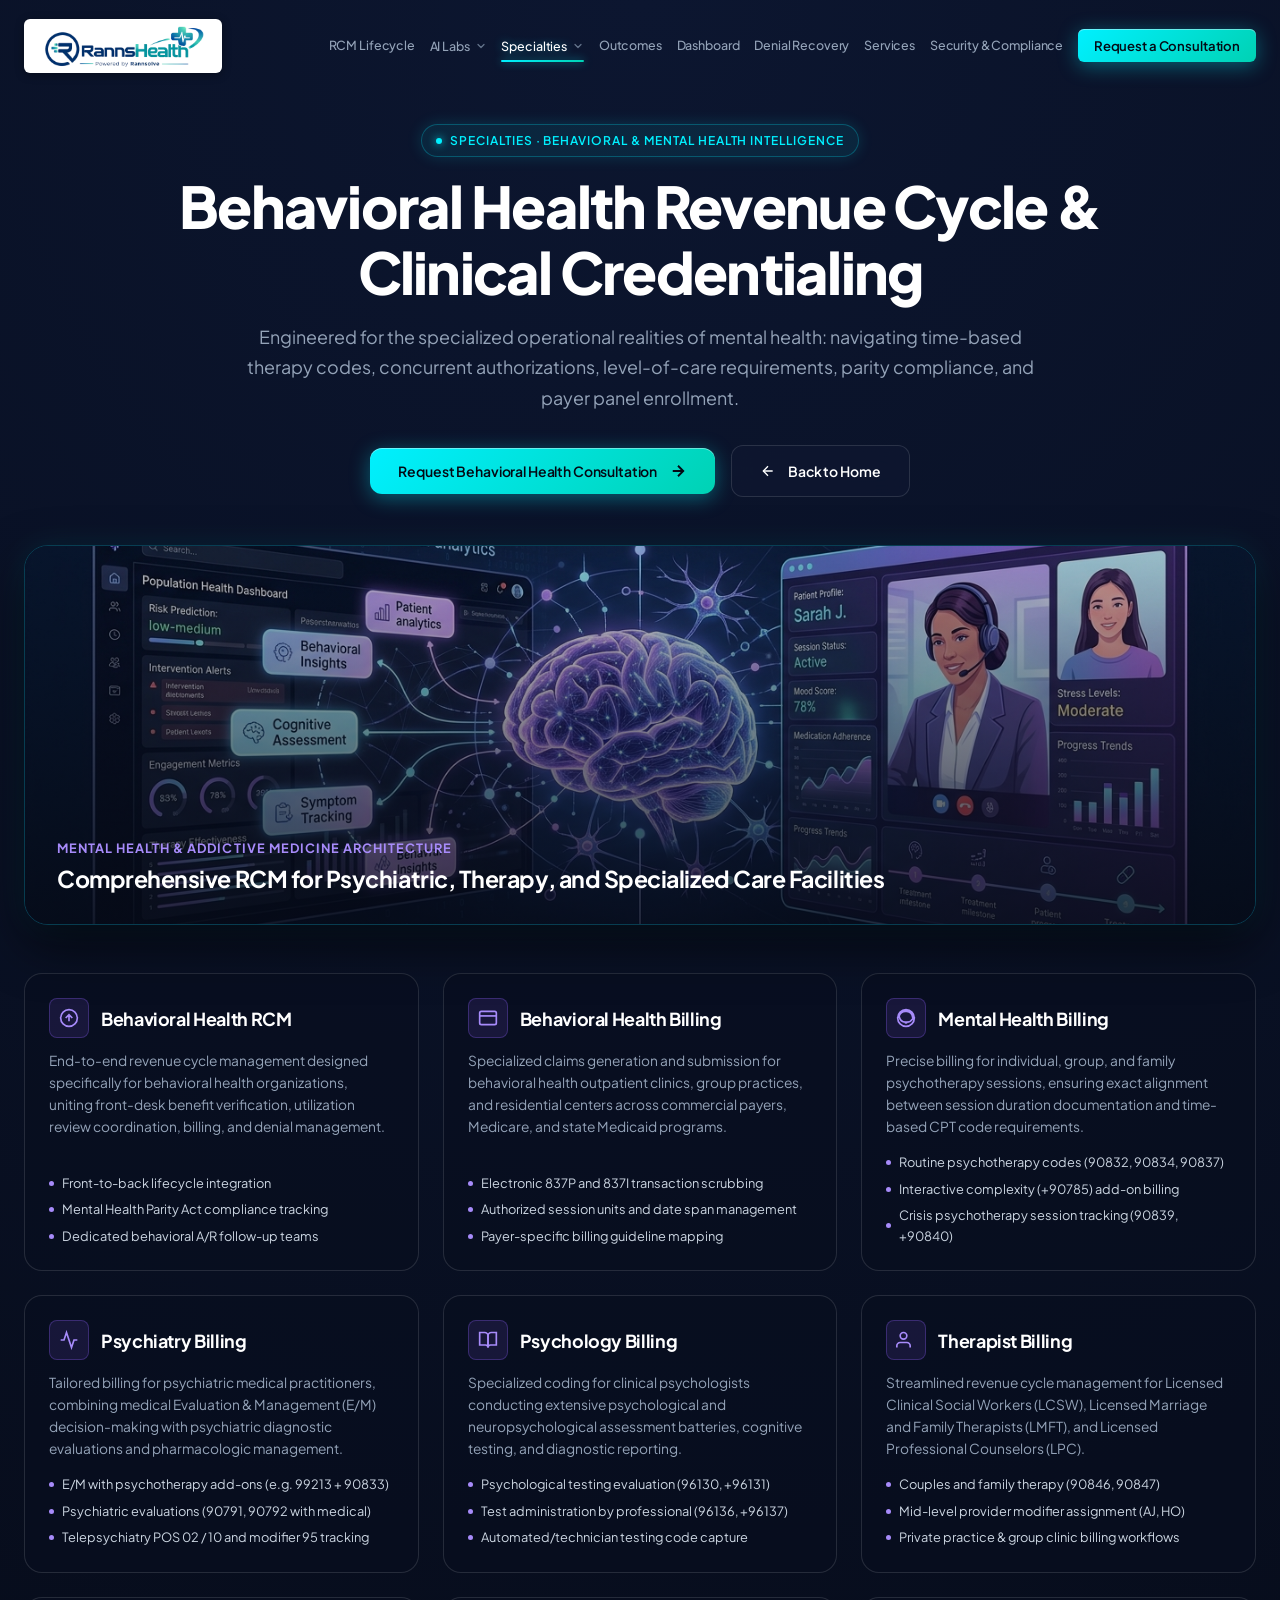
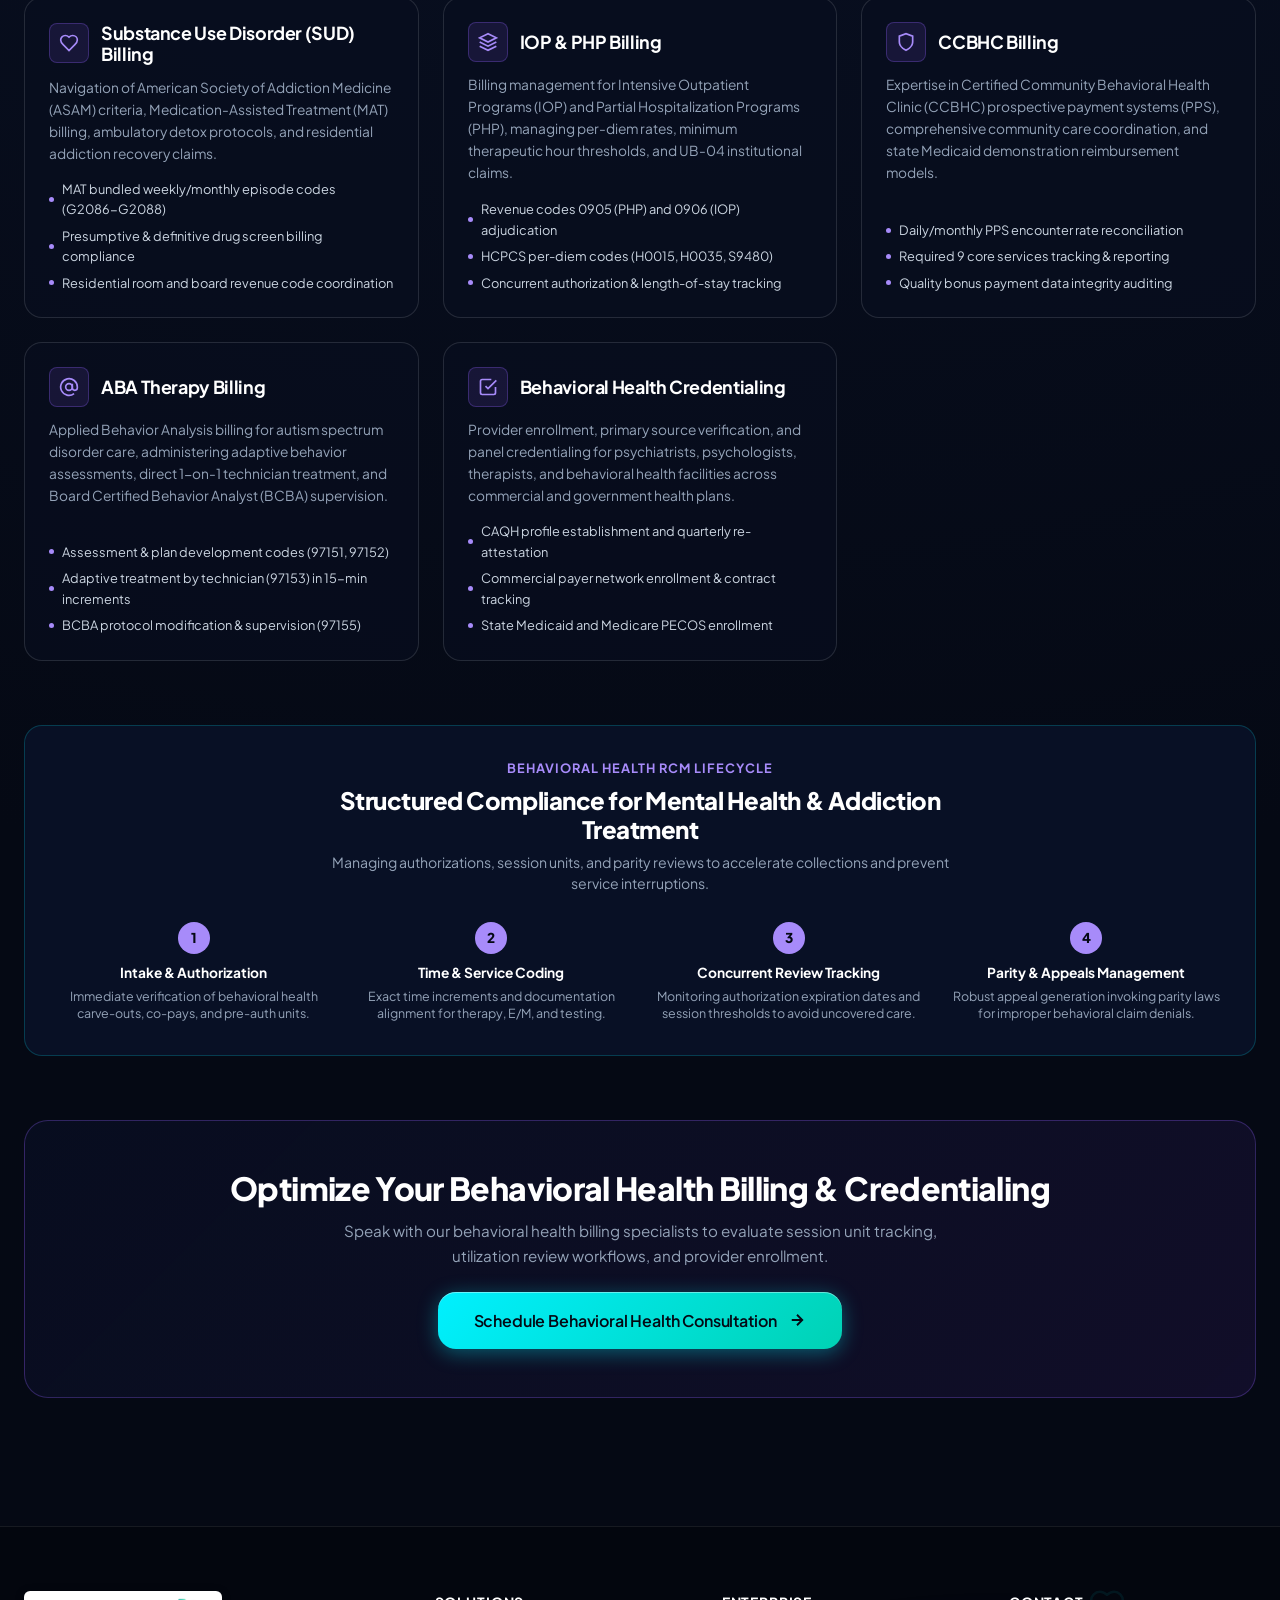
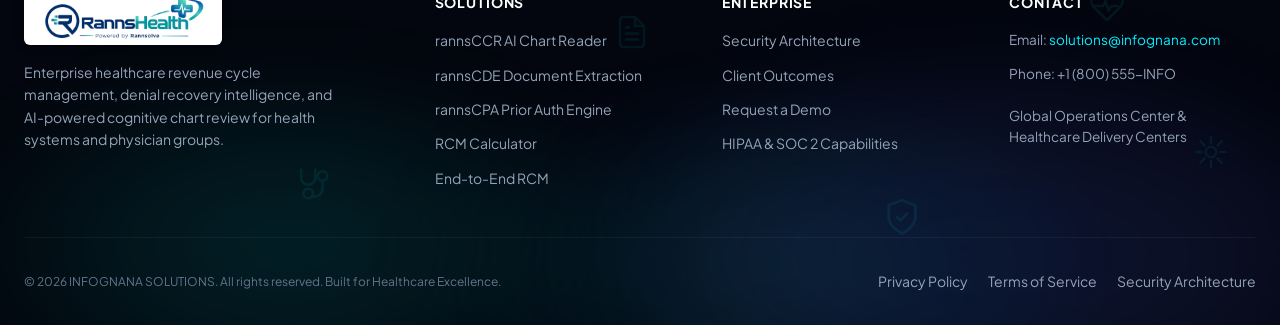
==== commit 688b083b: "feat: improve responsive layouts, fix outcomes grid stacking, and bump asset cache versions" ====
--- a/behavioral-health.html
+++ b/behavioral-health.html
@@ -15,10 +15,16 @@
     href="https://fonts.googleapis.com/css2?family=JetBrains+Mono:wght@400;500;700&family=Plus+Jakarta+Sans:ital,wght@0,300;0,400;0,500;0,600;0,700;0,800;1,400;1,600&display=swap"
     rel="stylesheet">
 
+  <!-- Favicon -->
+  <link rel="icon" type="image/png" sizes="32x32" href="assets/favicon-32x32.png">
+  <link rel="icon" type="image/png" sizes="16x16" href="assets/favicon-16x16.png">
+  <link rel="apple-touch-icon" sizes="180x180" href="assets/apple-touch-icon.png">
+  <link rel="shortcut icon" type="image/x-icon" href="favicon.ico">
+
   <!-- Stylesheets -->
   <link rel="stylesheet" href="css/variables.css?v=2.2">
-  <link rel="stylesheet" href="css/base.css?v=2.2">
-  <link rel="stylesheet" href="css/components.css?v=2.2">
+  <link rel="stylesheet" href="css/base.css?v=2.3">
+  <link rel="stylesheet" href="css/components.css?v=2.5">
   <link rel="stylesheet" href="css/animations.css?v=2.2">
 </head>
 
@@ -447,11 +453,59 @@
        ENTERPRISE FOOTER
        ====================================================================== -->
   <footer class="site-footer">
-    <!-- Subtle Flowing-Light Effect (Blurred Violet, Indigo, and Cyan Ribbons) -->
-    <div class="footer-flowing-light" aria-hidden="true">
-      <div class="flow-ribbon flow-ribbon-1"></div>
-      <div class="flow-ribbon flow-ribbon-2"></div>
-      <div class="flow-ribbon flow-ribbon-3"></div>
+    <!-- Subtle, Premium Animated Background (Cyan/Teal/Blue Glowing Waves, Drift Particles, Faint Healthcare Icons) -->
+    <div class="footer-ambient-bg" aria-hidden="true">
+      <!-- Softly Glowing Gradient Waves in Cyan, Teal, and Deep Blue -->
+      <div class="footer-wave-mesh">
+        <div class="footer-wave footer-wave-cyan"></div>
+        <div class="footer-wave footer-wave-teal"></div>
+        <div class="footer-wave footer-wave-blue"></div>
+      </div>
+
+      <!-- Tiny Dim Drifting Background Particles Canvas -->
+      <canvas id="footerParticlesCanvas" class="footer-particles-canvas"></canvas>
+
+      <!-- Faint Healthcare-Themed Floating Decorative Icons (Low-Contrast, Hidden from A11y) -->
+      <div class="footer-floating-icons">
+        <!-- 1. Hospital -->
+        <svg class="footer-float-icon icon-hospital" viewBox="0 0 24 24" fill="none" stroke="currentColor" stroke-width="1.6" stroke-linecap="round" stroke-linejoin="round">
+          <path d="M3 21h18M5 21V5a2 2 0 0 1 2-2h10a2 2 0 0 1 2 2v16M9 9h6M12 6v6"/>
+          <path d="M9 21v-4a2 2 0 0 1 2-2h2a2 2 0 0 1 2 2v4"/>
+        </svg>
+
+        <!-- 2. Stethoscope -->
+        <svg class="footer-float-icon icon-stethoscope" viewBox="0 0 24 24" fill="none" stroke="currentColor" stroke-width="1.6" stroke-linecap="round" stroke-linejoin="round">
+          <path d="M4.5 3v5a4.5 4.5 0 0 0 9 0V3M18 10a3 3 0 1 0 0-6 3 3 0 0 0 0 6zm0 0v5a5 5 0 0 1-5 5h-1"/>
+          <circle cx="9" cy="18" r="3"/>
+        </svg>
+
+        <!-- 3. Billing / Invoice -->
+        <svg class="footer-float-icon icon-billing" viewBox="0 0 24 24" fill="none" stroke="currentColor" stroke-width="1.6" stroke-linecap="round" stroke-linejoin="round">
+          <path d="M14 2H6a2 2 0 0 0-2 2v16a2 2 0 0 0 2 2h12a2 2 0 0 0 2-2V8z"/>
+          <polyline points="14 2 14 8 20 8"/>
+          <line x1="16" y1="13" x2="8" y2="13"/>
+          <line x1="16" y1="17" x2="8" y2="17"/>
+          <line x1="10" y1="9" x2="8" y2="9"/>
+        </svg>
+
+        <!-- 4. Claims / Verification Shield -->
+        <svg class="footer-float-icon icon-claims" viewBox="0 0 24 24" fill="none" stroke="currentColor" stroke-width="1.6" stroke-linecap="round" stroke-linejoin="round">
+          <path d="M12 22s8-4 8-10V5l-8-3-8 3v7c0 6 8 10 8 10z"/>
+          <path d="m9 12 2 2 4-4"/>
+        </svg>
+
+        <!-- 5. Insurance / Healthcare Heart Pulse -->
+        <svg class="footer-float-icon icon-insurance" viewBox="0 0 24 24" fill="none" stroke="currentColor" stroke-width="1.6" stroke-linecap="round" stroke-linejoin="round">
+          <path d="M19 14c1.49-1.46 3-3.21 3-5.5A5.5 5.5 0 0 0 16.5 3c-1.76 0-3 .5-4.5 2-1.5-1.5-2.74-2-4.5-2A5.5 5.5 0 0 0 2 8.5c0 2.3 1.5 4.05 3 5.5l7 7Z"/>
+          <path d="M3.22 12H9.5l1.5-3 2 6 1.5-3h4.28"/>
+        </svg>
+
+        <!-- 6. AI Intelligence Node -->
+        <svg class="footer-float-icon icon-ai" viewBox="0 0 24 24" fill="none" stroke="currentColor" stroke-width="1.6" stroke-linecap="round" stroke-linejoin="round">
+          <path d="M12 2v4M12 18v4M4.93 4.93l2.83 2.83M16.24 16.24l2.83 2.83M2 12h4M18 12h4M4.93 19.07l2.83-2.83M16.24 7.76l2.83-2.83"/>
+          <circle cx="12" cy="12" r="3.5"/>
+        </svg>
+      </div>
     </div>
 
     <div class="container">
@@ -505,7 +559,7 @@
         <div>
           © 2026 INFOGNANA SOLUTIONS. All rights reserved. Built for Healthcare Excellence.
         </div>
-        <div style="display: flex; gap: 20px;">
+        <div class="footer-legal-links">
           <a href="privacy-policy.html" class="footer-link">Privacy Policy</a>
           <a href="terms-of-service.html" class="footer-link">Terms of Service</a>
           <a href="security-architecture.html" class="footer-link">Security Architecture</a>
@@ -587,3 +641,4 @@
 </body>
 
 </html>
+
--- a/css/base.css
+++ b/css/base.css
@@ -380,3 +380,7 @@
     margin: 0 auto var(--space-10);
   }
 }
+
+/* Responsive canvas/base guardrails */
+html { overflow-x: clip; }
+.container { min-width: 0; }
--- a/css/components.css
+++ b/css/components.css
@@ -304,6 +304,32 @@
   min-height: 92vh;
   display: flex;
   align-items: center;
+  transition: opacity 0.8s cubic-bezier(0.16, 1, 0.3, 1), transform 0.8s cubic-bezier(0.16, 1, 0.3, 1);
+}
+
+.hero-section.hero-entrance-active {
+  animation: heroSmoothEntrance 0.85s cubic-bezier(0.16, 1, 0.3, 1) forwards;
+}
+
+@keyframes heroSmoothEntrance {
+  0% {
+    opacity: 0;
+    transform: translateY(18px);
+  }
+  100% {
+    opacity: 1;
+    transform: translateY(0);
+  }
+}
+
+@media (prefers-reduced-motion: reduce) {
+  .hero-section,
+  .hero-section.hero-entrance-active {
+    animation: none !important;
+    transition: none !important;
+    opacity: 1 !important;
+    transform: none !important;
+  }
 }
 
 /* Full-Bleed Silent Hero Background Video with Instant Static Fallback */
@@ -2026,7 +2052,214 @@
   z-index: 2;
 }
 
-/* Footer Flowing-Light Effect: Soft blurred organic ribbons */
+/* ==========================================================================
+   SUBTLE, PREMIUM ANIMATED BACKGROUND BEHIND FOOTER CONTENT
+   1. Softly glowing gradient waves in cyan, teal, and deep blue
+   2. Tiny, dim drifting background particles
+   3. Faint healthcare-themed floating decorative icons
+   ========================================================================== */
+.footer-ambient-bg {
+  position: absolute;
+  inset: 0;
+  width: 100%;
+  height: 100%;
+  pointer-events: none;
+  z-index: 1;
+  overflow: hidden;
+  opacity: 0.95;
+}
+
+/* Soft Glowing Gradient Waves */
+.footer-wave-mesh {
+  position: absolute;
+  inset: 0;
+  width: 100%;
+  height: 100%;
+  pointer-events: none;
+  overflow: hidden;
+}
+
+.footer-wave {
+  position: absolute;
+  border-radius: 50%;
+  pointer-events: none;
+  filter: blur(65px);
+  will-change: transform, opacity;
+}
+
+.footer-wave-cyan {
+  width: 700px;
+  height: 320px;
+  bottom: -80px;
+  left: -60px;
+  background: radial-gradient(ellipse at center, rgba(0, 240, 255, 0.16) 0%, rgba(0, 210, 180, 0.08) 45%, transparent 75%);
+  animation: footerWaveDrift1 24s ease-in-out infinite alternate;
+}
+
+.footer-wave-teal {
+  width: 640px;
+  height: 300px;
+  bottom: -90px;
+  right: 15%;
+  background: radial-gradient(ellipse at center, rgba(0, 210, 180, 0.15) 0%, rgba(14, 165, 233, 0.07) 50%, transparent 75%);
+  animation: footerWaveDrift2 28s ease-in-out infinite alternate;
+}
+
+.footer-wave-blue {
+  width: 760px;
+  height: 360px;
+  bottom: -110px;
+  right: -90px;
+  background: radial-gradient(ellipse at center, rgba(30, 58, 138, 0.28) 0%, rgba(99, 102, 241, 0.12) 50%, transparent 75%);
+  animation: footerWaveDrift3 20s ease-in-out infinite alternate;
+}
+
+@keyframes footerWaveDrift1 {
+  0% { transform: translate(0, 0) scale(1); opacity: 0.85; }
+  50% { transform: translate(60px, -25px) scale(1.08); opacity: 1; }
+  100% { transform: translate(-30px, 15px) scale(0.95); opacity: 0.8; }
+}
+
+@keyframes footerWaveDrift2 {
+  0% { transform: translate(0, 0) scale(1); opacity: 0.8; }
+  50% { transform: translate(-50px, -30px) scale(1.1); opacity: 1; }
+  100% { transform: translate(40px, 20px) scale(0.92); opacity: 0.75; }
+}
+
+@keyframes footerWaveDrift3 {
+  0% { transform: translate(0, 0) scale(1); opacity: 0.9; }
+  50% { transform: translate(-45px, 20px) scale(1.05); opacity: 0.75; }
+  100% { transform: translate(35px, -25px) scale(1.12); opacity: 1; }
+}
+
+/* Tiny Dim Particles Canvas */
+.footer-particles-canvas {
+  position: absolute;
+  inset: 0;
+  width: 100%;
+  height: 100%;
+  pointer-events: none;
+  z-index: 1;
+}
+
+/* Faint Healthcare-Themed Floating Icons */
+.footer-floating-icons {
+  position: absolute;
+  inset: 0;
+  width: 100%;
+  height: 100%;
+  pointer-events: none;
+  z-index: 2;
+  overflow: hidden;
+}
+
+.footer-float-icon {
+  position: absolute;
+  color: var(--color-cyan);
+  pointer-events: none;
+  opacity: 0.08;
+  filter: drop-shadow(0 0 8px rgba(0, 240, 255, 0.25));
+  will-change: transform;
+}
+
+.icon-hospital {
+  width: 44px;
+  height: 44px;
+  top: 18%;
+  left: 6%;
+  animation: floatIconSlow1 18s ease-in-out infinite alternate;
+}
+
+.icon-stethoscope {
+  width: 38px;
+  height: 38px;
+  top: 60%;
+  left: 23%;
+  animation: floatIconSlow2 22s ease-in-out infinite alternate;
+}
+
+.icon-billing {
+  width: 36px;
+  height: 36px;
+  top: 22%;
+  left: 48%;
+  animation: floatIconSlow3 20s ease-in-out infinite alternate;
+}
+
+.icon-claims {
+  width: 40px;
+  height: 40px;
+  top: 68%;
+  right: 28%;
+  animation: floatIconSlow4 24s ease-in-out infinite alternate;
+}
+
+.icon-insurance {
+  width: 38px;
+  height: 38px;
+  top: 15%;
+  right: 12%;
+  animation: floatIconSlow5 19s ease-in-out infinite alternate;
+}
+
+.icon-ai {
+  width: 36px;
+  height: 36px;
+  top: 52%;
+  right: 4%;
+  animation: floatIconSlow6 21s ease-in-out infinite alternate;
+}
+
+@keyframes floatIconSlow1 {
+  0% { transform: translateY(0) rotate(0deg); }
+  50% { transform: translateY(-16px) rotate(3deg); }
+  100% { transform: translateY(12px) rotate(-2deg); }
+}
+
+@keyframes floatIconSlow2 {
+  0% { transform: translateY(0) rotate(0deg); }
+  50% { transform: translateY(18px) rotate(-4deg); }
+  100% { transform: translateY(-14px) rotate(2deg); }
+}
+
+@keyframes floatIconSlow3 {
+  0% { transform: translateY(0) rotate(0deg); }
+  50% { transform: translateY(-14px) rotate(2deg); }
+  100% { transform: translateY(16px) rotate(-3deg); }
+}
+
+@keyframes floatIconSlow4 {
+  0% { transform: translateY(0) rotate(0deg); }
+  50% { transform: translateY(16px) rotate(-3deg); }
+  100% { transform: translateY(-12px) rotate(2deg); }
+}
+
+@keyframes floatIconSlow5 {
+  0% { transform: translateY(0) rotate(0deg); }
+  50% { transform: translateY(-18px) rotate(3deg); }
+  100% { transform: translateY(14px) rotate(-2deg); }
+}
+
+@keyframes floatIconSlow6 {
+  0% { transform: translateY(0) rotate(0deg); }
+  50% { transform: translateY(15px) rotate(-2deg); }
+  100% { transform: translateY(-16px) rotate(3deg); }
+}
+
+@media (prefers-reduced-motion: reduce) {
+  .footer-wave-cyan,
+  .footer-wave-teal,
+  .footer-wave-blue,
+  .footer-float-icon {
+    animation: none !important;
+    transform: none !important;
+  }
+  .footer-particles-canvas {
+    display: none !important;
+  }
+}
+
+/* Footer Flowing-Light Effect (Fallback / compatibility) */
 .footer-flowing-light {
   position: absolute;
   top: 0;
@@ -2049,7 +2282,6 @@
 }
 
 .flow-ribbon-1 {
-  /* Soft Violet Ribbon */
   width: 700px;
   height: 320px;
   bottom: -90px;
@@ -2060,7 +2292,6 @@
 }
 
 .flow-ribbon-2 {
-  /* Deep Indigo Ribbon */
   width: 780px;
   height: 340px;
   bottom: -110px;
@@ -2071,7 +2302,6 @@
 }
 
 .flow-ribbon-3 {
-  /* Electric Cyan Ribbon */
   width: 620px;
   height: 280px;
   bottom: -60px;
@@ -2086,12 +2316,15 @@
   grid-template-columns: 1.5fr 1fr 1fr 1fr;
   gap: var(--space-10);
   margin-bottom: var(--space-12);
+  width: 100%;
+  box-sizing: border-box;
 }
 
 .footer-brand-col {
   display: flex;
   flex-direction: column;
   gap: var(--space-4);
+  min-width: 0;
 }
 
 .footer-copy {
@@ -2099,6 +2332,7 @@
   color: var(--text-secondary);
   line-height: 1.6;
   max-width: 320px;
+  overflow-wrap: break-word;
 }
 
 .footer-col-title {
@@ -2114,12 +2348,15 @@
   display: flex;
   flex-direction: column;
   gap: var(--space-3);
+  min-width: 0;
+  overflow-wrap: break-word;
 }
 
 .footer-link {
   font-size: var(--text-sm);
   color: var(--text-secondary);
   transition: color var(--transition-fast);
+  overflow-wrap: break-word;
 }
 
 .footer-link:hover {
@@ -2134,6 +2371,15 @@
   padding-top: var(--space-8);
   font-size: var(--text-xs);
   color: var(--text-muted);
+  width: 100%;
+  box-sizing: border-box;
+}
+
+.footer-legal-links {
+  display: flex;
+  flex-wrap: wrap;
+  align-items: center;
+  gap: 12px 20px;
 }
 
 /* --------------------------------------------------------------------------
@@ -2334,6 +2580,71 @@
   .rannscde-metrics-strip {
     grid-template-columns: repeat(2, 1fr);
   }
+  .hero-visual-card {
+    height: clamp(380px, 54vh, 460px);
+  }
+}
+
+@media (max-width: 600px) {
+  .hero-visual-card {
+    height: clamp(390px, 58vh, 430px);
+    border-radius: var(--radius-lg);
+  }
+  .hero-visual-overlay-badge {
+    top: 12px;
+    left: 12px;
+    padding: 4px 10px;
+    font-size: 11px;
+    gap: 6px;
+  }
+  .hero-visual-instructions {
+    bottom: 12px;
+    left: 12px;
+    right: 12px;
+    font-size: 10.5px;
+  }
+  .hero-node-tooltip {
+    max-width: 200px;
+    padding: 10px 12px;
+    font-size: 11.5px;
+  }
+  .hero-node-tooltip-title {
+    font-size: 12px;
+  }
+  .hero-node-tooltip-desc {
+    font-size: 11px;
+    line-height: 1.4;
+  }
+  .hero-node-tooltip-stat {
+    font-size: 11px;
+  }
+  .hero-headline {
+    font-size: clamp(2rem, 7.5vw, 2.75rem);
+    line-height: 1.15;
+  }
+  .hero-copy {
+    font-size: 1rem;
+    line-height: 1.6;
+  }
+  .hero-actions {
+    flex-direction: column;
+    width: 100%;
+  }
+  .hero-actions .btn {
+    width: 100%;
+    justify-content: center;
+  }
+  .modal-card {
+    padding: 24px 16px;
+    margin: 16px;
+    width: calc(100% - 32px);
+    max-height: 90vh;
+    border-radius: var(--radius-lg);
+  }
+  .modal-card form > div[style*="grid-template-columns"] {
+    grid-template-columns: 1fr !important;
+    gap: 12px !important;
+  }
 }
 
 @media (max-width: 480px) {
@@ -2359,8 +2670,38 @@
     padding: 6px 10px;
     font-size: 0.72rem;
   }
+  .nav-mobile-toggle {
+    min-width: 44px;
+    min-height: 44px;
+    padding: 8px;
+  }
   .rannscde-metrics-strip {
     grid-template-columns: 1fr;
+  }
+  .footer-copy {
+    max-width: 100%;
+  }
+}
+
+@media (max-width: 380px) {
+  .nav-container {
+    padding-left: 6px;
+    padding-right: 6px;
+    gap: 6px;
+  }
+  .brand-logo-img {
+    width: 105px;
+    max-width: 105px;
+    height: auto;
+  }
+  .nav-actions .btn-sm {
+    padding: 5px 8px;
+    font-size: 0.68rem;
+    letter-spacing: -0.01em;
+  }
+  .nav-mobile-toggle {
+    min-width: 40px;
+    min-height: 40px;
   }
 }
 
@@ -3348,6 +3689,18 @@
   }
 }
 
+@media (max-width: 900px) {
+  .rcm-calc-panel {
+    padding: 32px 24px;
+    border-radius: 20px;
+    margin-bottom: var(--space-10);
+  }
+  .rcm-calc-grid {
+    grid-template-columns: 1fr;
+    gap: 32px;
+  }
+}
+
 @media (max-width: 768px) {
   .product-infographic-card {
     padding: 20px;
@@ -3363,6 +3716,54 @@
   }
   .cpa-metrics-sidebar {
     grid-template-columns: 1fr 1fr;
+  }
+}
+
+@media (max-width: 640px) {
+  .rcm-calc-panel {
+    padding: 20px 14px;
+    border-radius: 16px;
+    margin-bottom: var(--space-8);
+  }
+  .rcm-calc-heading {
+    font-size: clamp(1.45rem, 5.5vw, 1.95rem);
+    margin-bottom: 8px;
+  }
+  .rcm-calc-subheading {
+    font-size: 0.88rem;
+    margin-bottom: 18px;
+  }
+  .rcm-calc-results-card {
+    padding: 20px 14px;
+    border-radius: 14px;
+  }
+  .rcm-res-amount {
+    font-size: clamp(2rem, 7.5vw, 2.75rem);
+    overflow-wrap: break-word;
+  }
+  .rcm-res-annualized {
+    font-size: 0.92rem;
+    margin-bottom: 16px;
+  }
+  .rcm-text-input {
+    height: 48px;
+    font-size: 0.95rem;
+  }
+  .rcm-calc-btn {
+    height: 48px;
+    font-size: 0.95rem;
+  }
+  .rcm-res-cta-btn {
+    width: 100%;
+    padding: 12px 14px;
+    font-size: 0.82rem;
+    text-align: center;
+    justify-content: center;
+  }
+  .rcm-legal-disclaimer-box {
+    padding: 14px 12px;
+    margin-top: 20px;
+    font-size: 0.75rem;
   }
 }
 
@@ -4371,3 +4772,169 @@
     letter-spacing: 0.3px;
   }
 }
+
+/* --------------------------------------------------------------------------
+   RESPONSIVE SAFETY OVERRIDES
+   Preserve the existing visual system while preventing grid/flex overflow.
+   -------------------------------------------------------------------------- */
+html,
+body {
+  width: 100%;
+  max-width: 100%;
+  overflow-x: clip;
+}
+
+.container,
+.container > *,
+main,
+main > section,
+.hero-grid,
+.hero-grid > *,
+.footer-grid,
+.footer-grid > *,
+.footer-bottom,
+.rcm-lifecycle-container,
+.transformation-container,
+.rannsccr-grid,
+.rannsccr-outcomes-grid,
+.outcomes-cards-grid,
+.denial-flow-container,
+.services-grid,
+.security-grid,
+.product-infographic-card,
+.product-ref-metrics-strip,
+.cap-deepdive-grid,
+.workflow-steps,
+.medical-specialties-grid,
+.behavioral-categories-grid,
+.legal-grid,
+.rcm-calc-grid {
+  min-width: 0;
+}
+
+img,
+video,
+iframe {
+  max-width: 100%;
+}
+
+button,
+input,
+select,
+textarea {
+  max-width: 100%;
+}
+
+@media (min-width: 768px) and (max-width: 1199px) {
+  .container {
+    padding-inline: clamp(18px, 3vw, 32px);
+  }
+
+  .rannsccr-outcomes-grid {
+    grid-template-columns: repeat(2, minmax(0, 1fr));
+  }
+}
+
+@media (max-width: 767px) {
+  .container {
+    padding-inline: clamp(12px, 4vw, 20px);
+  }
+
+  .hero-grid > *,
+  .footer-grid > *,
+  .outcomes-cards-grid > *,
+  .services-grid > *,
+  .security-grid > *,
+  .product-ref-metrics-strip > *,
+  .cap-deepdive-grid > *,
+  .workflow-steps > *,
+  .medical-specialties-grid > *,
+  .behavioral-categories-grid > *,
+  .legal-grid > *,
+  .rcm-calc-grid > * {
+    min-width: 0;
+    max-width: 100%;
+  }
+
+  .rannsccr-outcomes-grid {
+    grid-template-columns: minmax(0, 1fr);
+  }
+
+  .hero-headline,
+  .section-title,
+  .product-hero-title,
+  .specialty-hero-title {
+    max-width: 100%;
+    overflow-wrap: break-word;
+  }
+
+  .hero-cta-group,
+  .nav-actions,
+  .footer-legal-links {
+    min-width: 0;
+  }
+
+  .site-footer,
+  .site-footer > .container {
+    width: 100%;
+    max-width: 100%;
+  }
+}
+
+@media (max-width: 480px) {
+  .container {
+    padding-inline: 12px;
+  }
+
+  .hero-headline {
+    font-size: clamp(2rem, 8vw, 2.6rem);
+  }
+
+  .hero-visual-card {
+    width: 100%;
+    max-width: 100%;
+  }
+
+  .modal-overlay {
+    padding: 12px;
+  }
+
+  .modal-card {
+    width: 100%;
+    max-width: 100%;
+    max-height: calc(100dvh - 24px);
+    overflow-y: auto;
+    overflow-x: hidden;
+  }
+}
+
+/* Align shared page layouts with the requested tablet range (768–1199px). */
+@media (min-width: 768px) and (max-width: 1199px) {
+  .footer-grid,
+  .outcomes-cards-grid,
+  .denial-categories-grid,
+  .medical-specialties-grid,
+  .behavioral-categories-grid,
+  .workflow-steps,
+  .product-ref-metrics-strip,
+  .cap-deepdive-grid {
+    grid-template-columns: repeat(2, minmax(0, 1fr));
+  }
+
+  .lifecycle-stages-bar {
+    grid-template-columns: repeat(3, minmax(0, 1fr));
+  }
+}
+
+@media (max-width: 767px) {
+  .footer-grid,
+  .outcomes-cards-grid,
+  .denial-categories-grid,
+  .medical-specialties-grid,
+  .behavioral-categories-grid,
+  .workflow-steps,
+  .product-ref-metrics-strip,
+  .cap-deepdive-grid {
+    grid-template-columns: minmax(0, 1fr);
+  }
+}
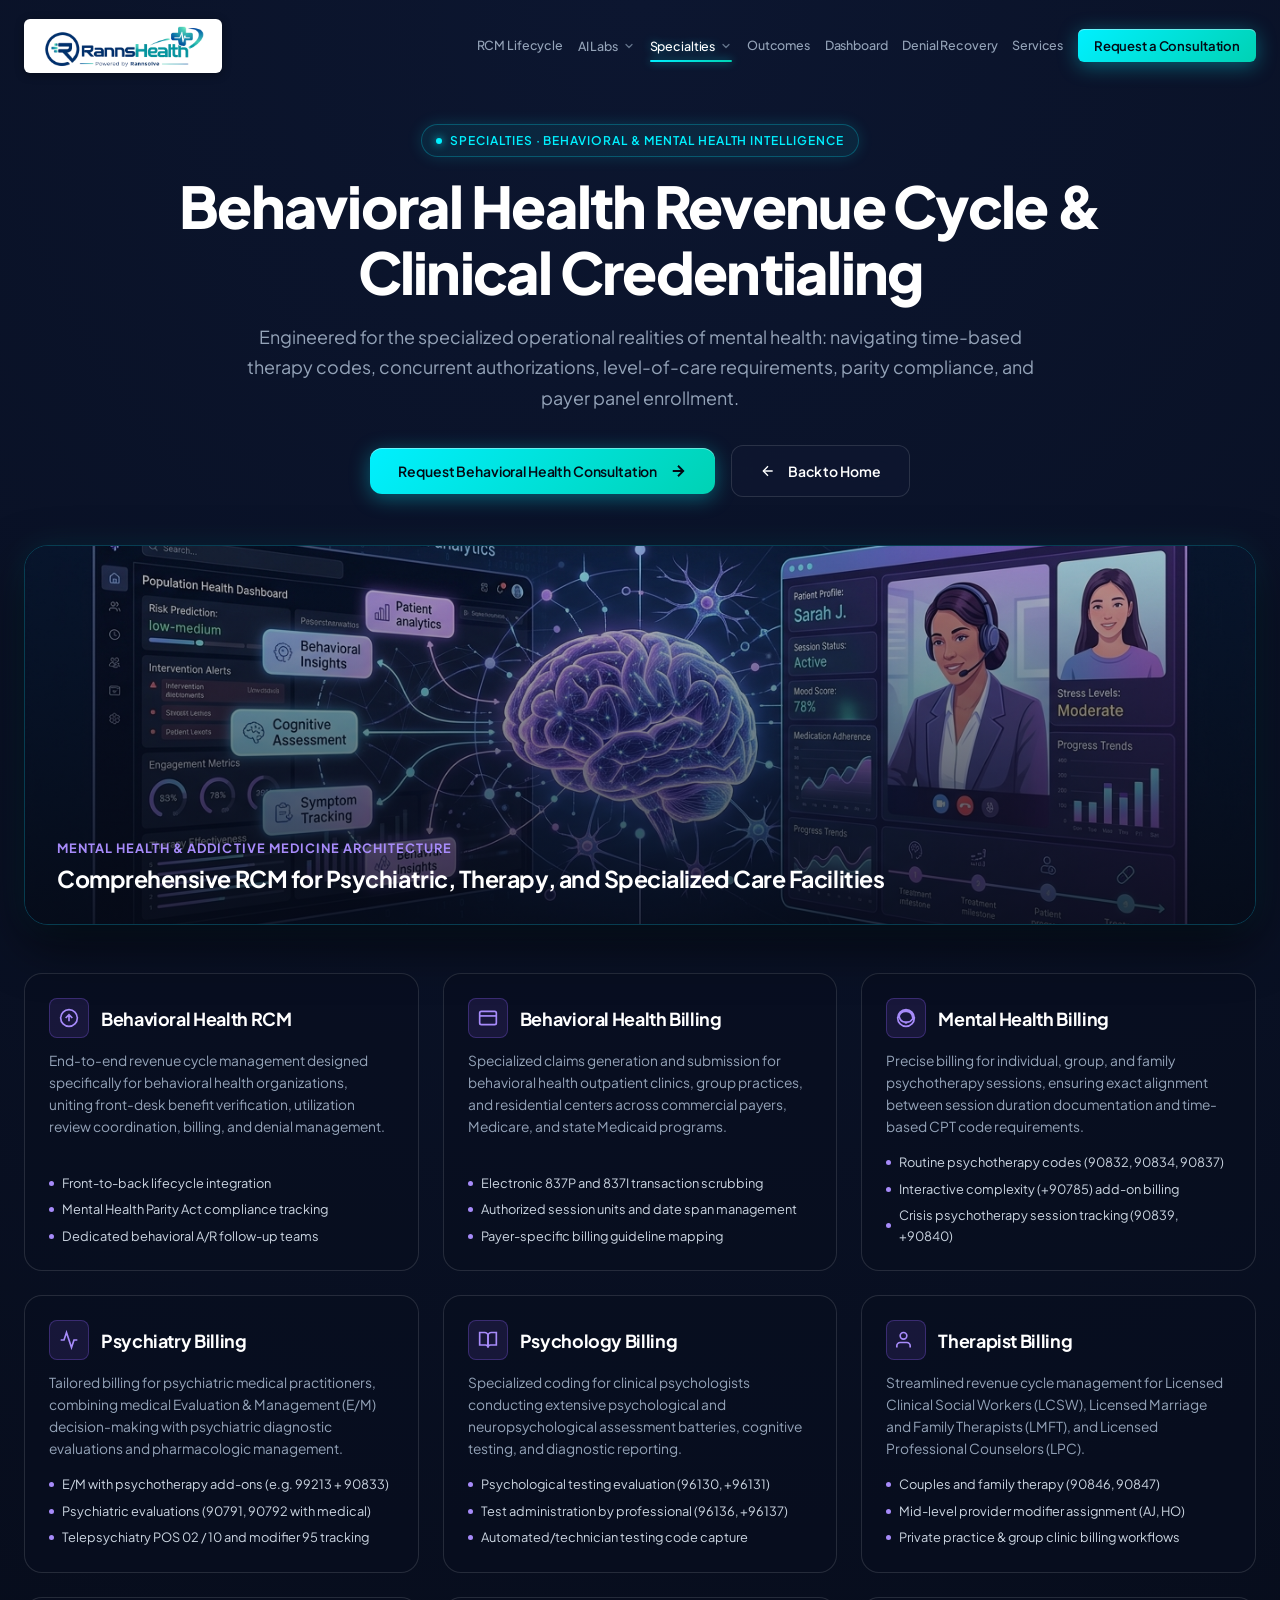
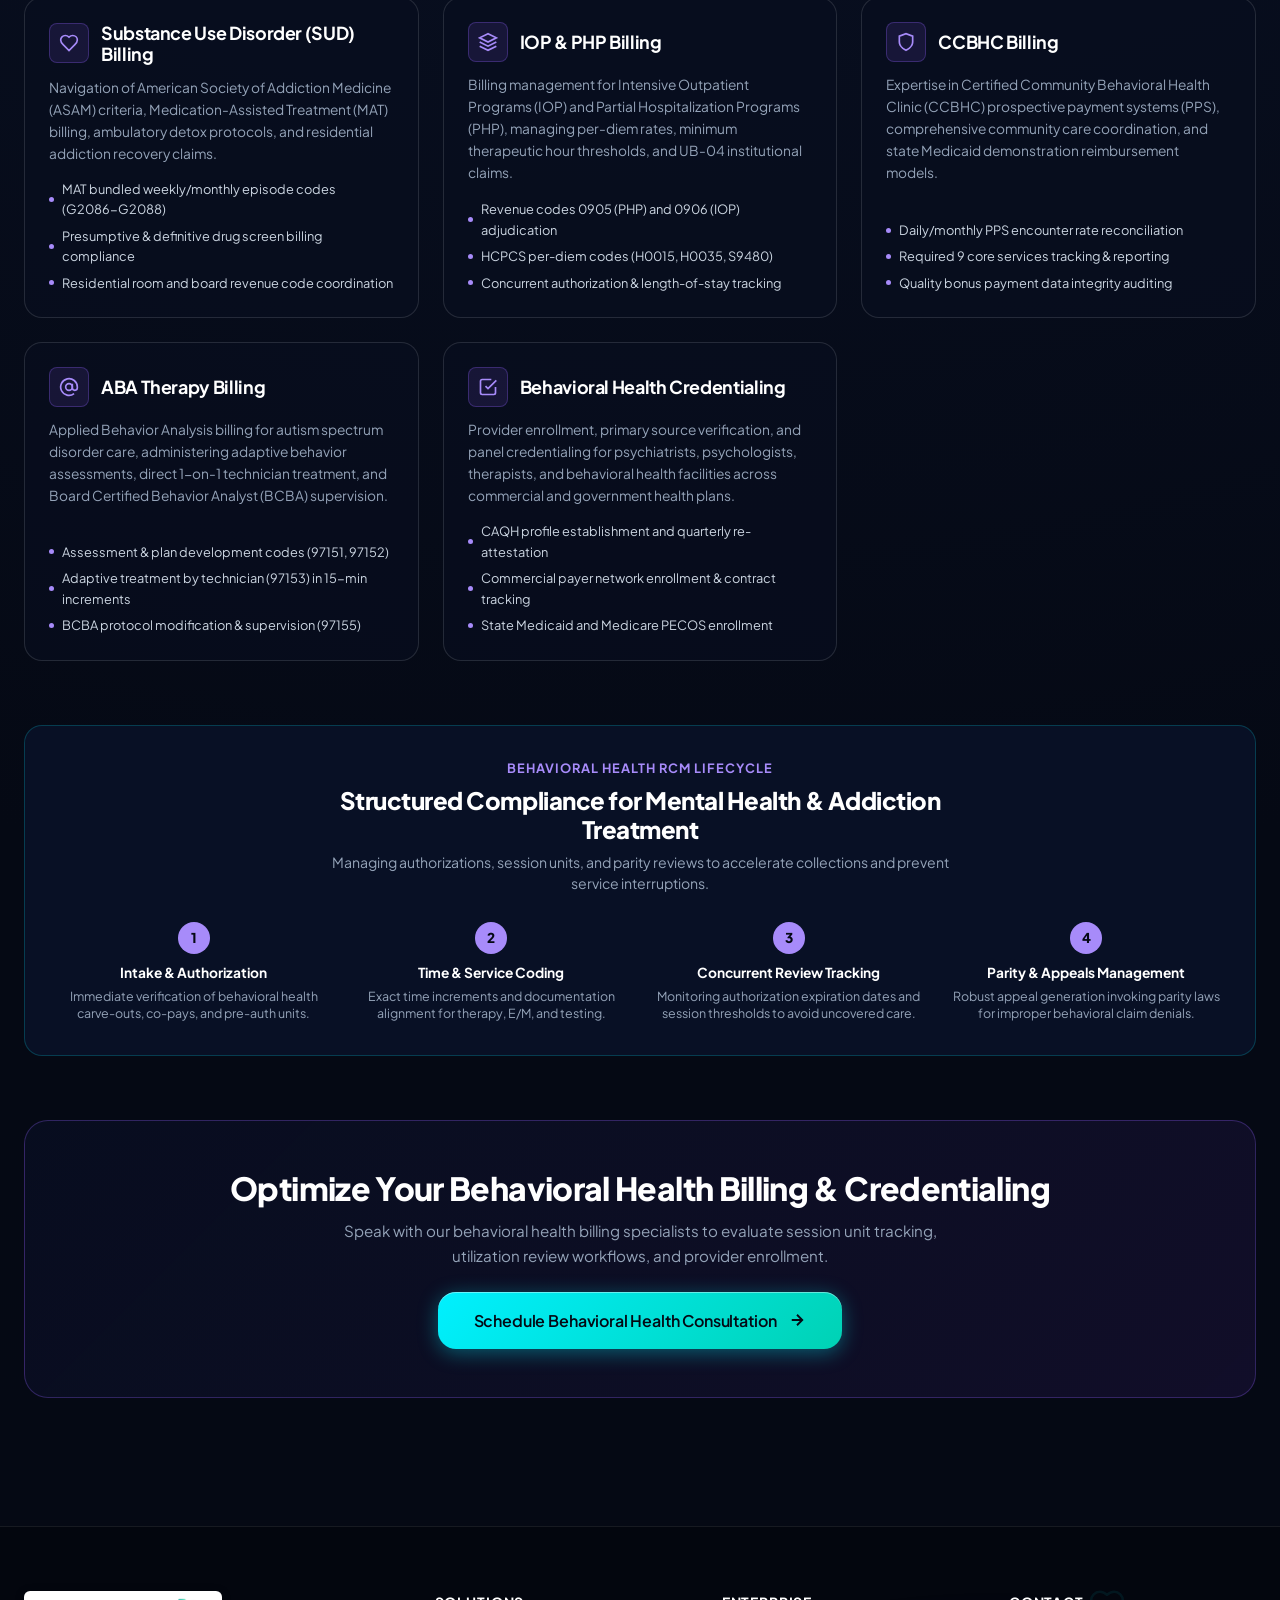
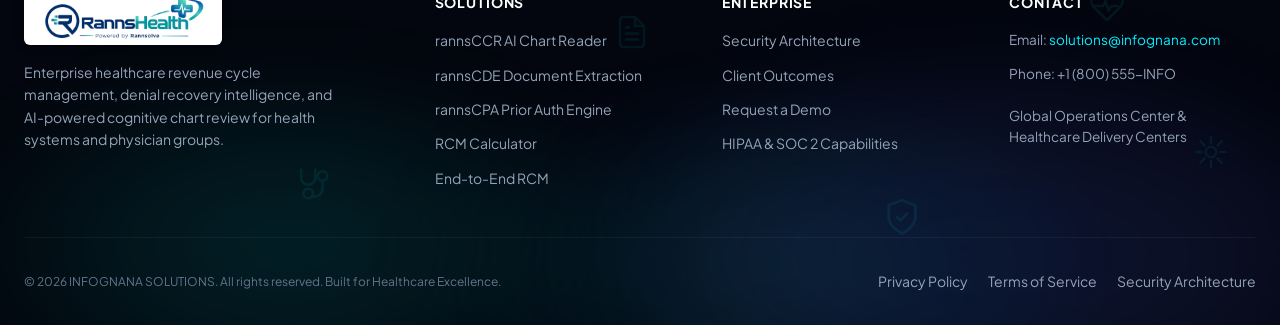
==== commit 8f1bc115: "Update website" ====
--- a/behavioral-health.html
+++ b/behavioral-health.html
@@ -95,7 +95,6 @@
         <a href="index.html#dashboard" class="nav-link">Dashboard</a>
         <a href="index.html#denials" class="nav-link">Denial Recovery</a>
         <a href="index.html#services" class="nav-link">Services</a>
-        <a href="index.html#security" class="nav-link">Security & Compliance</a>
       </nav>
 
       <!-- Action CTAs -->
@@ -540,7 +539,7 @@
             <a href="security-architecture.html" class="footer-link">Security Architecture</a>
             <a href="index.html#transformation" class="footer-link">Client Outcomes</a>
             <a href="#" class="footer-link open-consultation-modal-btn">Request a Demo</a>
-            <a href="index.html#security" class="footer-link">HIPAA & SOC 2 Capabilities</a>
+            <a href="security-architecture.html" class="footer-link">HIPAA & SOC 2 Capabilities</a>
           </div>
         </div>
 
--- a/css/components.css
+++ b/css/components.css
@@ -4661,6 +4661,7 @@
 .loader-caption-accent {
   background: linear-gradient(90deg, #00F0FF 0%, #00D2B4 100%);
   -webkit-background-clip: text;
+  background-clip: text;
   -webkit-text-fill-color: transparent;
   filter: drop-shadow(0 2px 12px rgba(0, 240, 255, 0.38));
   font-weight: 800;
